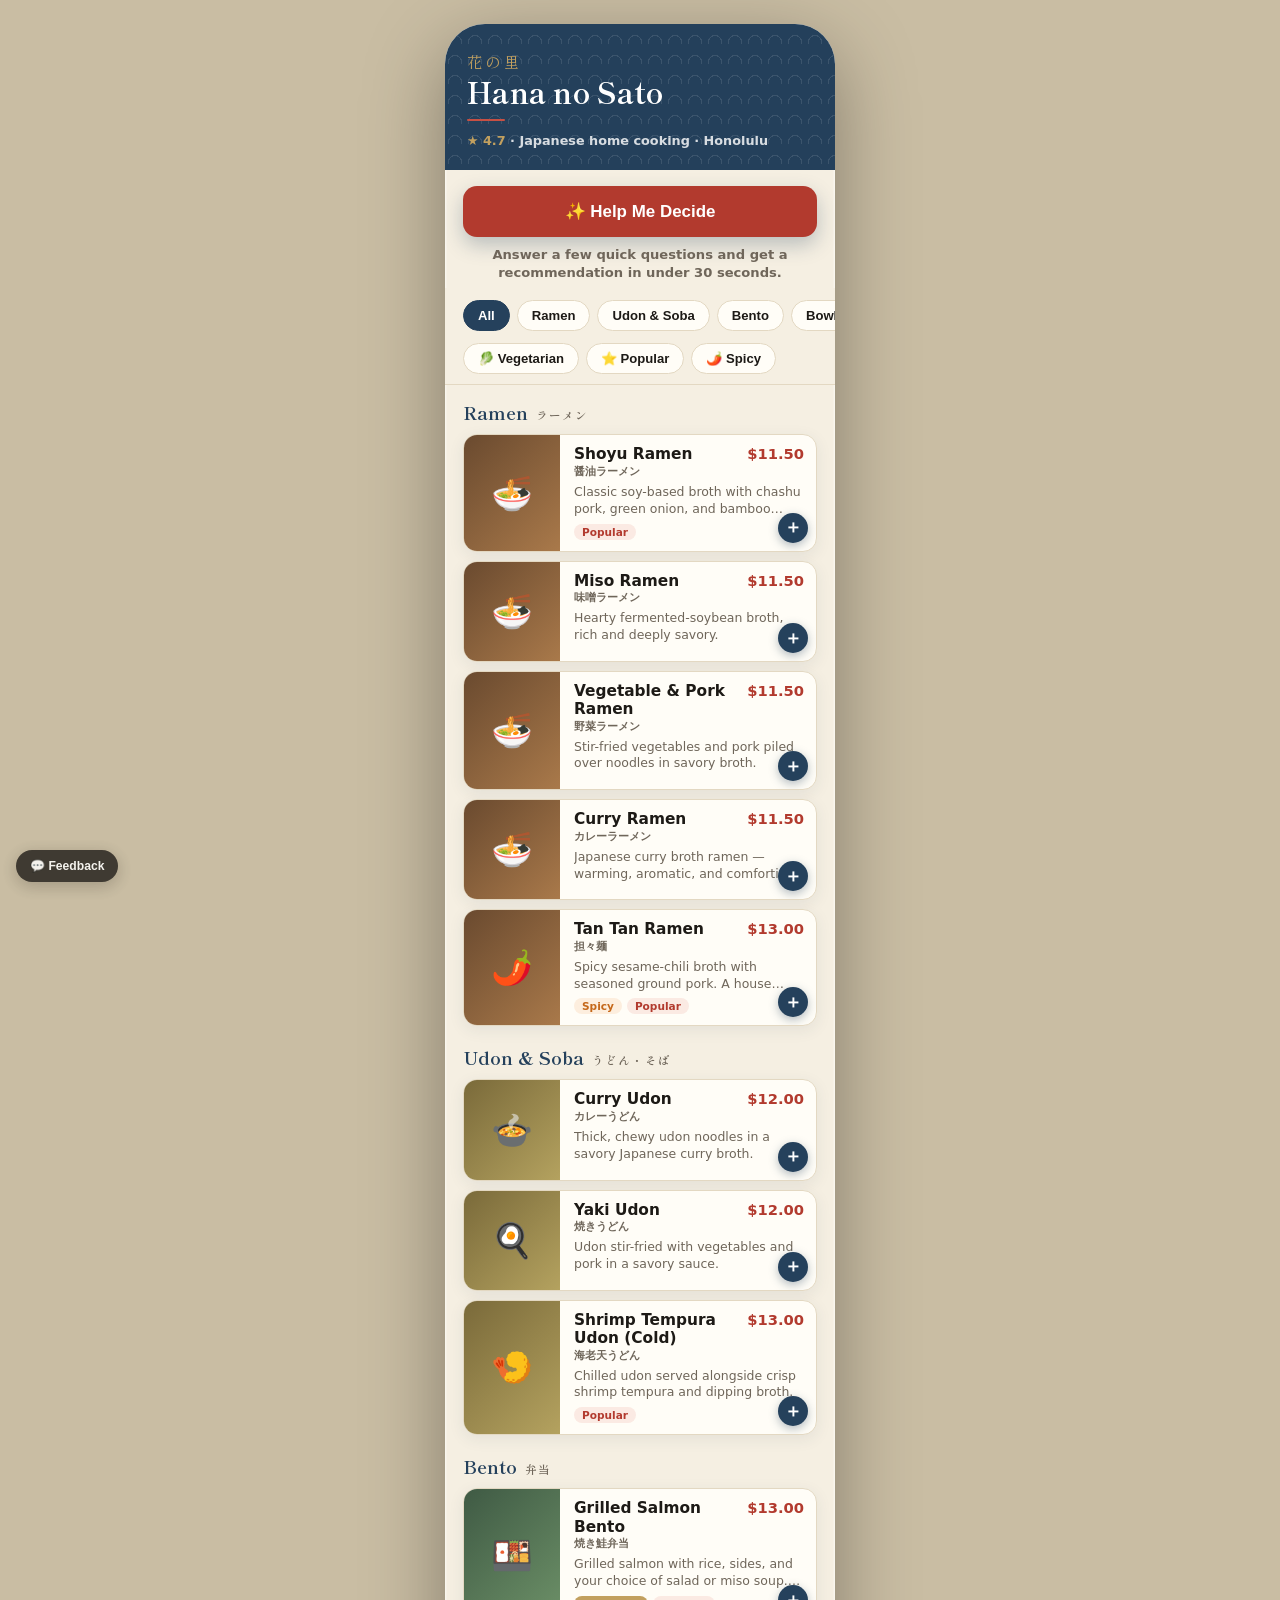
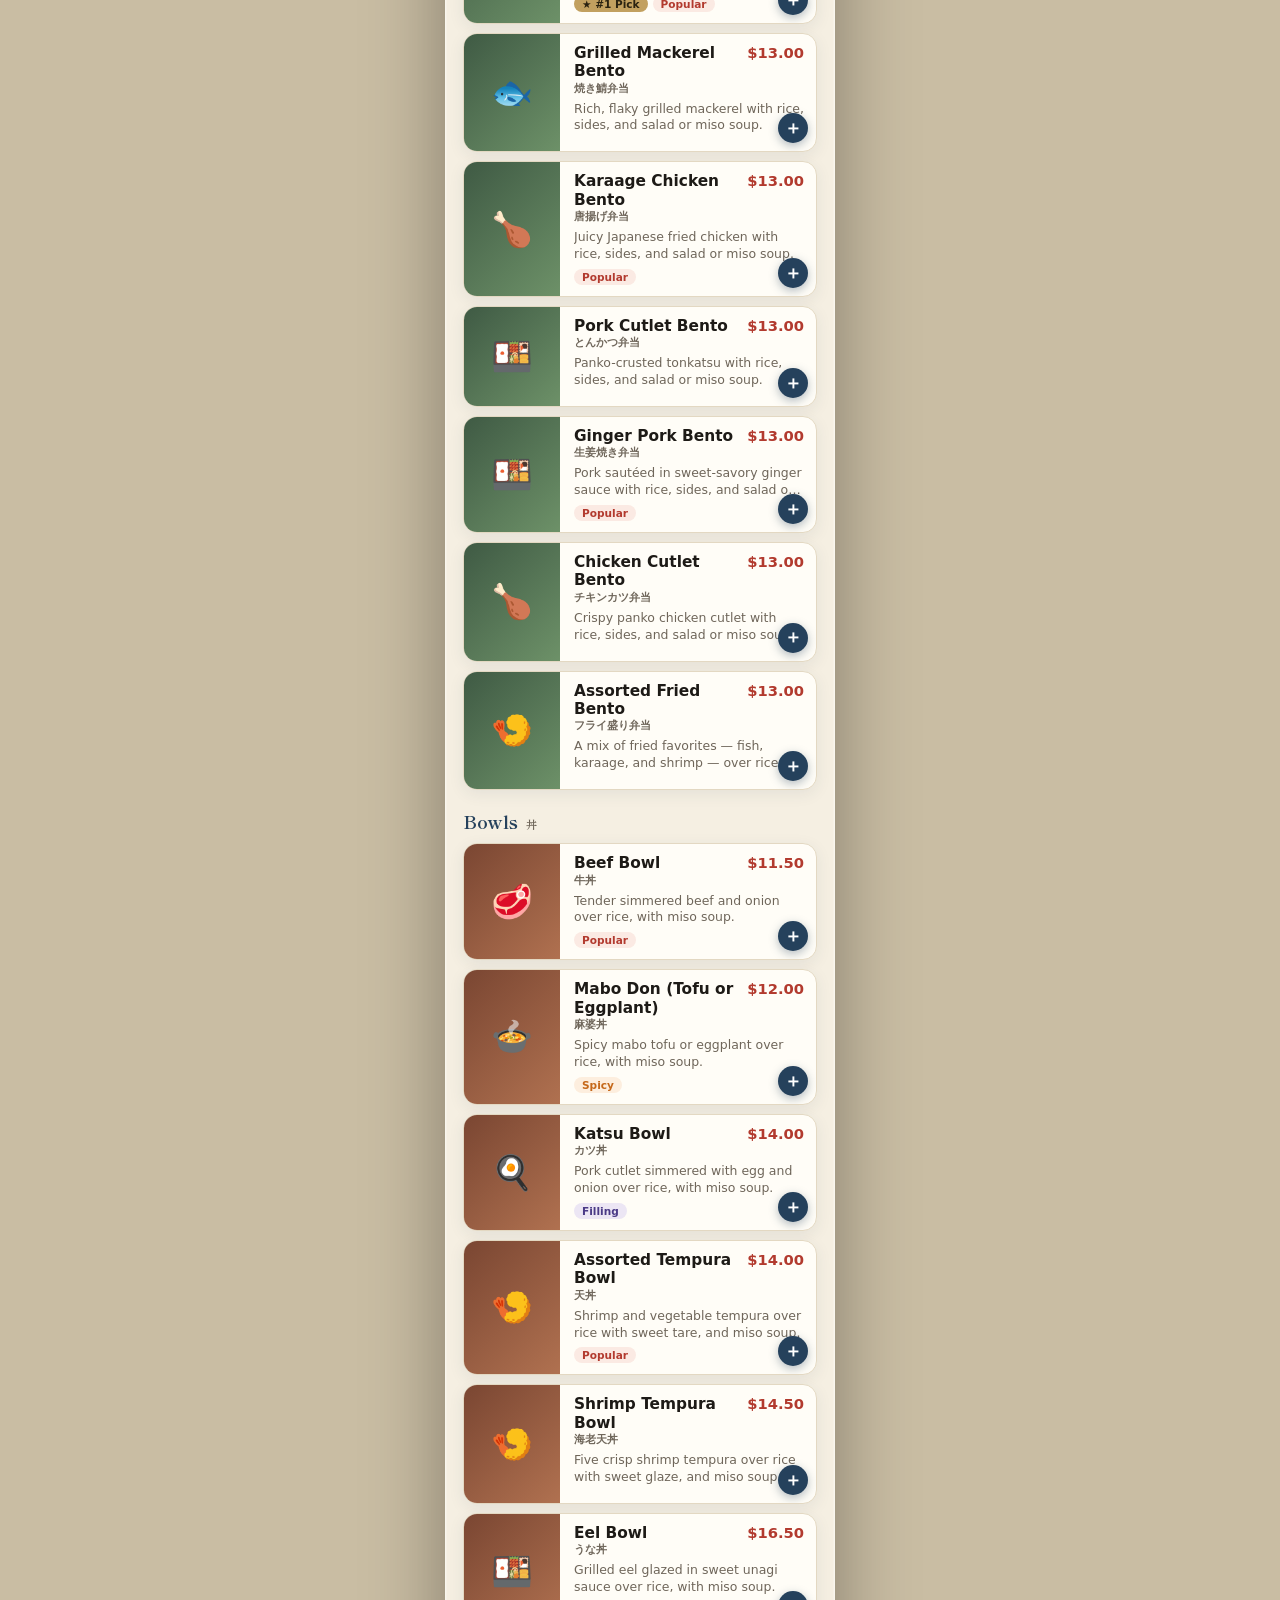
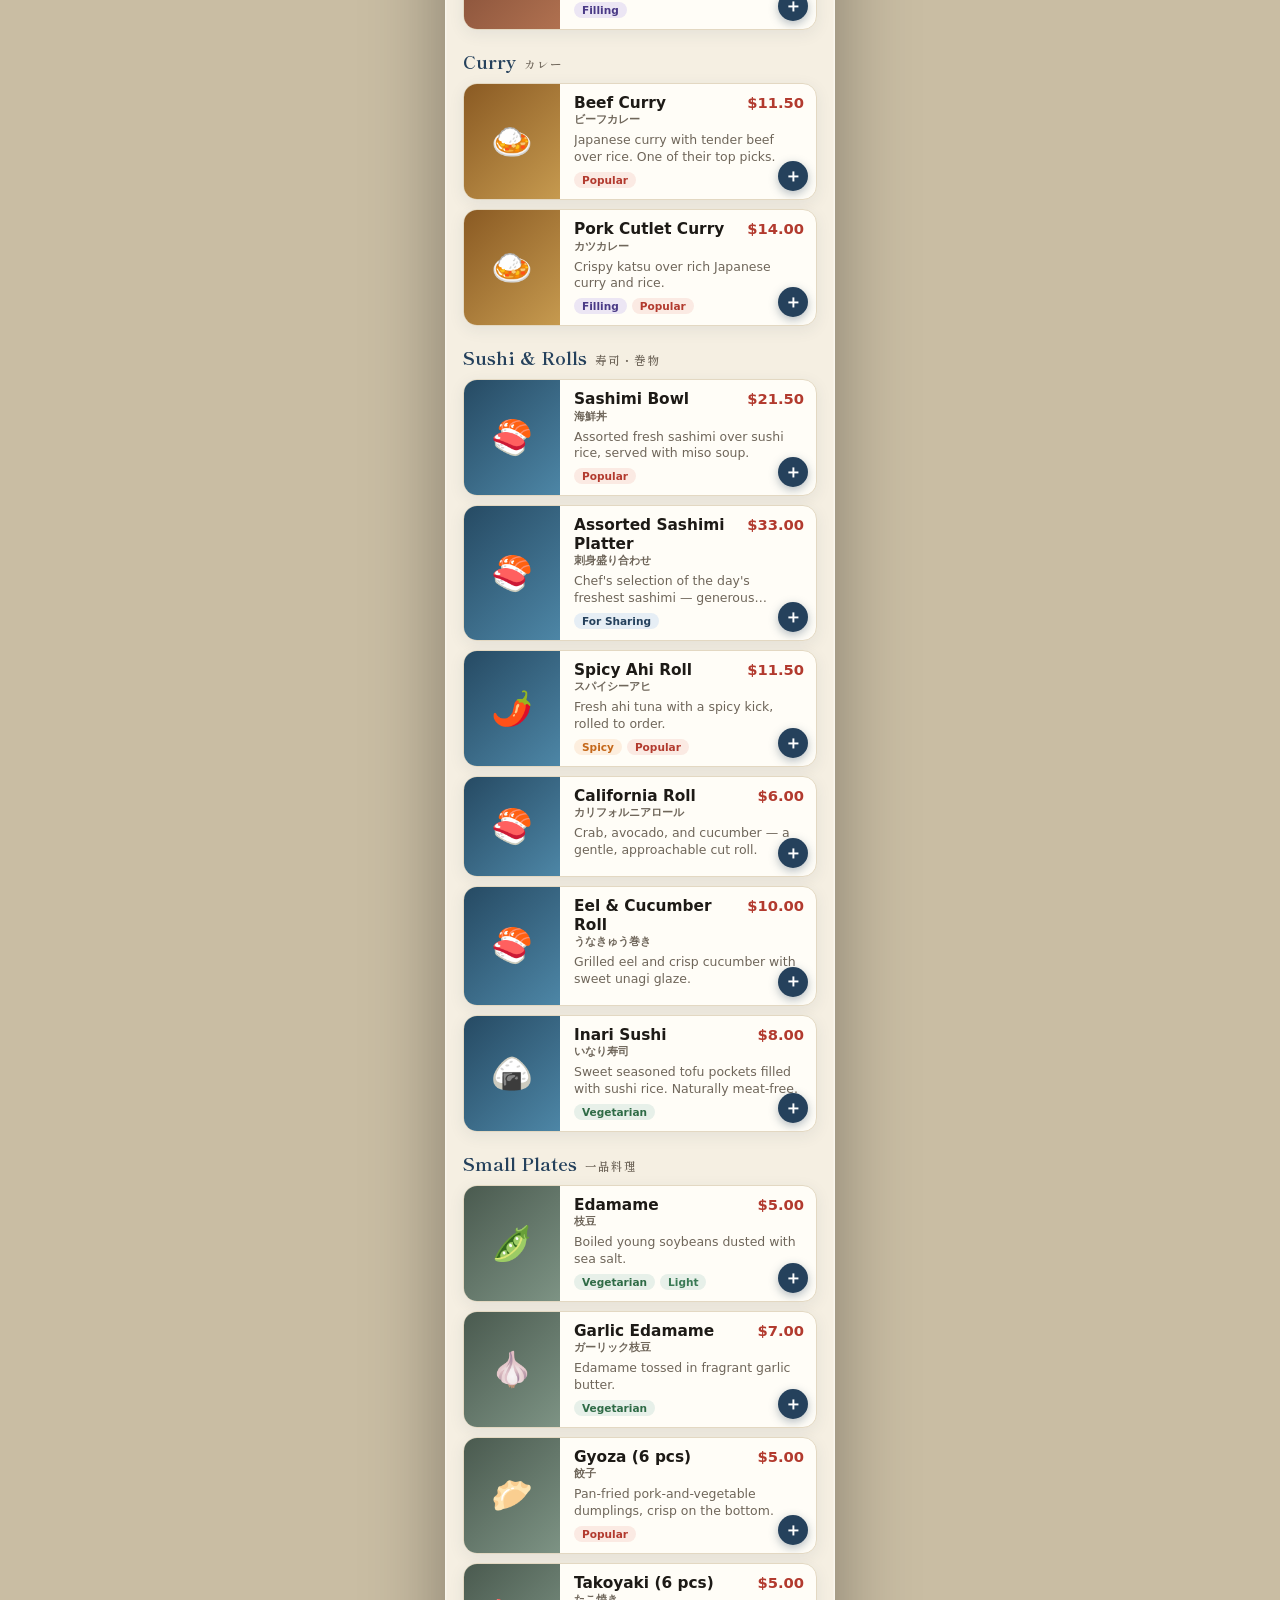
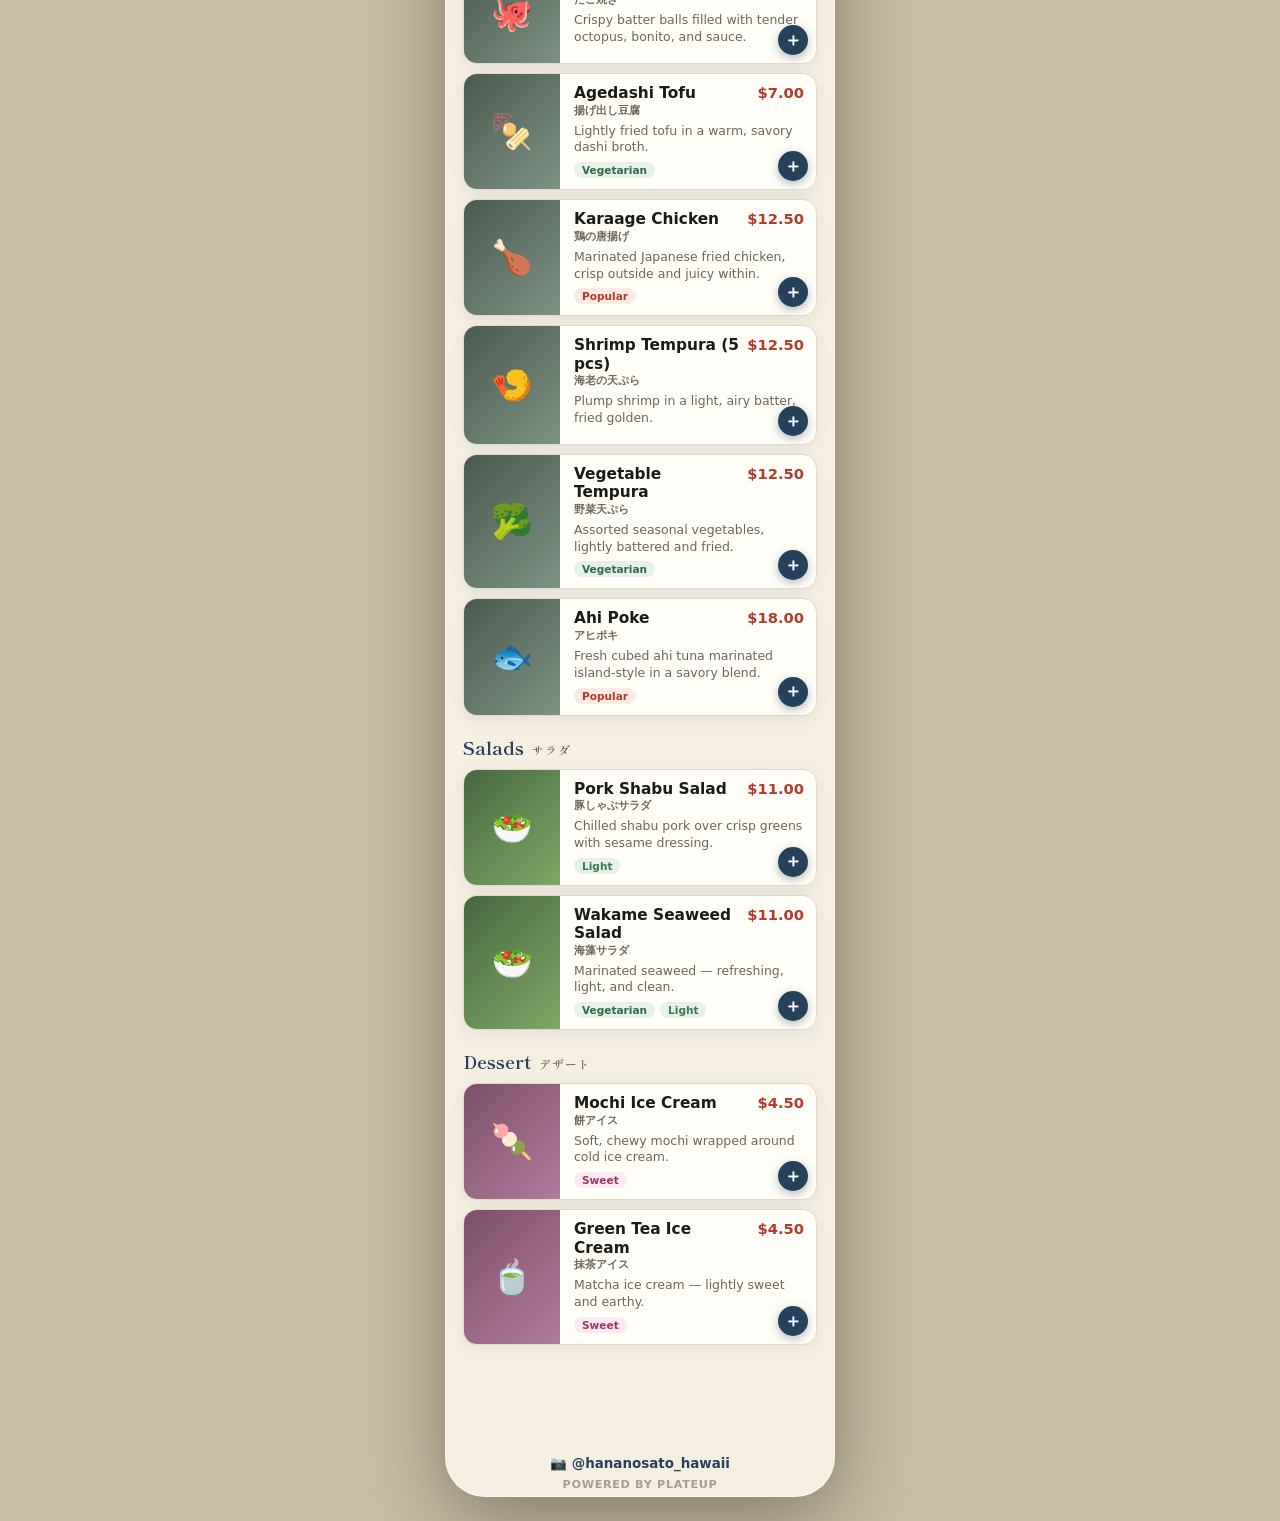
==== hana-no-sato.html @ a7976320 "Add files via upload" ====
<!DOCTYPE html>
<html lang="en">
<head>
<meta charset="UTF-8">
<meta name="viewport" content="width=device-width, initial-scale=1.0, maximum-scale=1.0">
<title>Hana no Sato · 花の里 — Menu</title>
<link rel="preconnect" href="https://fonts.googleapis.com">
<link rel="preconnect" href="https://fonts.gstatic.com" crossorigin>
<link href="https://fonts.googleapis.com/css2?family=Shippori+Mincho:wght@500;600;700;800&family=Noto+Serif+JP:wght@500;600;700&display=swap" rel="stylesheet">
<style>
  :root {
    --c-bg: #f5efe2;          /* washi paper */
    --c-bg2: #efe6d4;
    --c-ink: #1d1a16;          /* sumi ink */
    --c-ink-soft: #6f665a;
    --c-indigo: #25415c;       /* ai / indigo */
    --c-indigo-deep: #182e44;
    --c-red: #b23a2e;          /* aka / hanko seal */
    --c-red-soft: #c75044;
    --c-gold: #c2a05f;
    --c-card: #fffdf7;
    --c-line: #e3d8c2;
    --c-green: #46795a;
    --c-green-light: #e7f0e9;
    --radius: 14px;
    --radius-s: 10px;
    --radius-pill: 999px;
    --shadow-s: 0 4px 16px rgba(37,65,92,0.08);
    --shadow-btn: 0 8px 20px rgba(37,65,92,0.28);
    --serif: "Shippori Mincho", "Hiragino Mincho ProN", "Yu Mincho", "Noto Serif JP", "Times New Roman", serif;
    --sans: system-ui, -apple-system, BlinkMacSystemFont, "Segoe UI", sans-serif;
  }
  * { box-sizing: border-box; margin: 0; padding: 0; }
  body {
    font-family: var(--sans);
    background: #c9bda3;
    display: flex; justify-content: center; align-items: flex-start;
    min-height: 100vh; padding: 24px 16px;
  }
  .phone {
    width: 390px; min-height: 844px; background: var(--c-bg); border-radius: 40px;
    overflow: hidden; position: relative; display: flex; flex-direction: column;
    box-shadow: 0 24px 80px rgba(0,0,0,0.35), inset 0 0 0 1.5px rgba(255,255,255,0.4);
  }
  .screen { display: none; flex-direction: column; flex: 1; overflow: hidden; }
  .screen.active { display: flex; }

  @media (max-width: 480px) {
    body { padding: 0; align-items: stretch; }
    .phone { width: 100%; min-height: 0; height: 100svh; border-radius: 0; box-shadow: none; }
  }

  /* ── Header / noren ── */
  .hdr {
    position: relative; background: var(--c-indigo); color: #fff;
    padding: 26px 22px 20px; flex-shrink: 0; overflow: hidden;
  }
  /* seigaiha wave texture */
  .hdr::before {
    content: ""; position: absolute; inset: 0; opacity: 0.10; pointer-events: none;
    background:
      radial-gradient(circle at 10px 18px, transparent 6px, #fff 6px, #fff 7px, transparent 7px),
      radial-gradient(circle at 30px 18px, transparent 6px, #fff 6px, #fff 7px, transparent 7px);
    background-size: 40px 20px;
  }
  .hdr-inner { position: relative; z-index: 1; }
  .hdr-jp { font-family: var(--serif); font-size: 0.95rem; letter-spacing: 0.22em; color: var(--c-gold); margin-bottom: 4px; }
  .hdr-name { font-family: var(--serif); font-size: 1.85rem; font-weight: 700; letter-spacing: 0.01em; line-height: 1.1; }
  .hdr-rule { width: 38px; height: 2px; background: var(--c-red-soft); margin: 10px 0; border-radius: 2px; }
  .hdr-meta { font-size: 0.8rem; font-weight: 600; color: rgba(255,255,255,0.82); line-height: 1.5; }
  .hdr-meta .star { color: var(--c-gold); font-weight: 800; }

  /* ── Help me decide block ── */
  .decide { padding: 16px 18px 6px; flex-shrink: 0; }
  .decide-btn {
    width: 100%; padding: 15px 18px; background: var(--c-red); color: #fff; border: none;
    border-radius: var(--radius); font-size: 1.06rem; font-weight: 800; cursor: pointer;
    box-shadow: var(--shadow-btn); display: flex; align-items: center; justify-content: center; gap: 9px;
    transition: transform 0.1s, background 0.15s;
  }
  .decide-btn:active { transform: scale(0.98); }
  .decide-btn:hover { background: var(--c-red-soft); }
  .decide-sub { text-align: center; font-size: 0.82rem; font-weight: 600; color: var(--c-ink-soft); margin-top: 9px; line-height: 1.4; }

  /* ── Filter bar ── */
  .filters { padding: 12px 0 6px; flex-shrink: 0; border-bottom: 1px solid var(--c-line); background: var(--c-bg); }
  .filter-row { display: flex; gap: 7px; overflow-x: auto; padding: 0 18px 4px; scrollbar-width: none; }
  .filter-row::-webkit-scrollbar { display: none; }
  .filter-row + .filter-row { padding-top: 8px; }
  .fchip {
    flex-shrink: 0; padding: 7px 14px; background: var(--c-card); border: 1.5px solid var(--c-line);
    border-radius: var(--radius-pill); font-size: 0.82rem; font-weight: 700; color: var(--c-ink);
    cursor: pointer; white-space: nowrap; transition: all 0.12s;
  }
  .fchip:active { transform: scale(0.95); }
  .fchip.active { background: var(--c-indigo); border-color: var(--c-indigo); color: #fff; }
  .fchip.diet.active { background: var(--c-green); border-color: var(--c-green); }

  /* ── Menu list ── */
  #menu-scroll { overflow-y: auto; flex: 1; }
  .menu-list { padding: 8px 18px 90px; }
  .sec-head { font-family: var(--serif); font-size: 1.12rem; font-weight: 700; color: var(--c-indigo); margin: 18px 0 4px; display: flex; align-items: baseline; gap: 8px; }
  .sec-head .sec-jp { font-size: 0.72rem; font-weight: 600; color: var(--c-ink-soft); letter-spacing: 0.1em; }
  .sec-head:first-child { margin-top: 6px; }
  .empty-note { text-align: center; color: var(--c-ink-soft); font-size: 0.88rem; font-weight: 600; padding: 40px 20px; }

  @keyframes itemEnter { from { opacity: 0; transform: translateY(6px); } to { opacity: 1; transform: translateY(0); } }
  .menu-item {
    position: relative;
    display: flex; gap: 12px; background: var(--c-card); border: 1.5px solid var(--c-line);
    border-radius: var(--radius); overflow: hidden; box-shadow: var(--shadow-s); cursor: pointer;
    margin-top: 9px; transition: border-color 0.12s; animation: itemEnter 0.18s ease both;
  }
  .mi-add {
    position: absolute; bottom: 8px; right: 8px; z-index: 2; width: 30px; height: 30px;
    border-radius: 50%; border: none; background: var(--c-indigo); color: #fff; font-size: 1.15rem;
    font-weight: 800; line-height: 1; cursor: pointer; box-shadow: 0 3px 10px rgba(37,65,92,0.35);
    display: flex; align-items: center; justify-content: center; transition: transform 0.1s, background 0.15s;
  }
  .mi-add:active { transform: scale(0.86); }
  .mi-add.added { background: var(--c-green); }
  .menu-item:hover { border-color: var(--c-indigo); }
  .mi-img { width: 96px; min-height: 96px; align-self: stretch; position: relative; flex-shrink: 0; display: flex; align-items: center; justify-content: center; overflow: hidden; }
  .mi-img .tile { position: absolute; inset: 0; display: flex; align-items: center; justify-content: center; font-size: 2.1rem; }
  .mi-img img { position: absolute; inset: 0; width: 100%; height: 100%; object-fit: cover; }
  .mi-body { flex: 1; padding: 10px 12px 11px 2px; min-width: 0; }
  .mi-head { display: flex; align-items: baseline; justify-content: space-between; gap: 8px; }
  .mi-name { font-size: 0.96rem; font-weight: 800; color: var(--c-ink); line-height: 1.2; }
  .mi-jp { font-size: 0.68rem; font-weight: 600; color: var(--c-ink-soft); margin-top: 1px; }
  .mi-price { font-size: 0.92rem; font-weight: 800; color: var(--c-red); white-space: nowrap; }
  .mi-desc { font-size: 0.78rem; font-weight: 500; color: var(--c-ink-soft); line-height: 1.35; margin: 5px 0 6px; display: -webkit-box; -webkit-line-clamp: 2; -webkit-box-orient: vertical; overflow: hidden; }
  .mi-foot { display: flex; flex-wrap: wrap; align-items: center; gap: 5px; }
  .label { display: inline-block; padding: 2px 8px; border-radius: var(--radius-pill); font-size: 0.66rem; font-weight: 800; }
  .label--Popular    { background: #fbeae3; color: #b23a2e; }
  .label--Spicy      { background: #fdeede; color: #c5681a; }
  .label--Vegetarian { background: var(--c-green-light); color: #2f6b46; }
  .label--Light      { background: #e7f0e9; color: #3a7a55; }
  .label--Filling    { background: #ece6f4; color: #4a3a86; }
  .label--Sweet      { background: #fbe9f0; color: #99356b; }
  .label--Sharing    { background: #e6eef5; color: #25415c; }
  .label--Top        { background: var(--c-gold); color: #2a2210; }

  /* gradient tiles by group */
  .tile-ramen   { background: linear-gradient(135deg,#6a4a2f,#a9794a); }
  .tile-udon    { background: linear-gradient(135deg,#7a6a3a,#b4a25f); }
  .tile-bento   { background: linear-gradient(135deg,#3f5a44,#6d9168); }
  .tile-bowls   { background: linear-gradient(135deg,#7a4632,#b07150); }
  .tile-curry   { background: linear-gradient(135deg,#8a5a23,#c69a4f); }
  .tile-sushi   { background: linear-gradient(135deg,#264a63,#4d86a6); }
  .tile-small   { background: linear-gradient(135deg,#4a5a4f,#7d9384); }
  .tile-salad   { background: linear-gradient(135deg,#46693f,#7fa867); }
  .tile-dessert { background: linear-gradient(135deg,#7d4f6a,#b07d9c); }

  /* ── Quiz modal ── */
  #quiz { position: absolute; inset: 0; z-index: 300; background: var(--c-bg); display: none; flex-direction: column; }
  #quiz.show { display: flex; }
  .q-top { background: var(--c-indigo); color: #fff; padding: 16px 18px 14px; display: grid; grid-template-columns: 1fr auto 1fr; align-items: center; flex-shrink: 0; }
  .q-close { justify-self: start; background: none; border: none; color: rgba(255,255,255,0.85); font-size: 0.84rem; font-weight: 800; cursor: pointer; }
  .q-top-title { font-family: var(--serif); font-size: 1rem; font-weight: 700; text-align: center; }
  .q-progress-track { height: 4px; background: var(--c-line); flex-shrink: 0; }
  .q-progress-fill { height: 4px; background: var(--c-red); transition: width 0.3s ease; width: 0; }
  .q-body { flex: 1; display: flex; flex-direction: column; justify-content: center; padding: 24px 22px; overflow-y: auto; }
  .q-step { font-size: 0.72rem; font-weight: 800; letter-spacing: 0.08em; text-transform: uppercase; color: var(--c-ink-soft); margin-bottom: 10px; }
  .q-prompt { font-family: var(--serif); font-size: 1.5rem; font-weight: 700; color: var(--c-ink); line-height: 1.25; margin-bottom: 22px; }
  .q-opts { display: grid; grid-template-columns: 1fr 1fr; gap: 11px; }
  .q-opt {
    padding: 18px 12px; background: var(--c-card); border: 2px solid var(--c-line); border-radius: var(--radius);
    font-size: 0.95rem; font-weight: 800; color: var(--c-ink); cursor: pointer; text-align: center; line-height: 1.3;
    display: flex; flex-direction: column; align-items: center; gap: 7px; transition: all 0.12s;
  }
  .q-opt .emo { font-size: 1.7rem; }
  .q-opt:active { transform: scale(0.96); }
  .q-opt:hover { border-color: var(--c-indigo); }
  .q-opt.selected { border-color: var(--c-red); background: #fbeae3; }
  .q-opt.full { grid-column: 1 / -1; flex-direction: row; justify-content: center; }
  .q-cta { margin-top: 20px; }
  .q-continue { width: 100%; padding: 15px; background: var(--c-indigo); color: #fff; border: none; border-radius: var(--radius-pill); font-size: 1.02rem; font-weight: 800; cursor: pointer; box-shadow: var(--shadow-btn); }
  .q-hint { text-align: center; font-size: 0.78rem; font-weight: 600; color: var(--c-ink-soft); margin-top: 10px; }

  /* ── Results screen ── */
  .res-top { background: var(--c-indigo); color: #fff; padding: 20px 20px 22px; flex-shrink: 0; position: relative; overflow: hidden; }
  .res-top::before { content: ""; position: absolute; inset: 0; opacity: 0.10;
    background: radial-gradient(circle at 10px 18px, transparent 6px, #fff 6px, #fff 7px, transparent 7px), radial-gradient(circle at 30px 18px, transparent 6px, #fff 6px, #fff 7px, transparent 7px); background-size: 40px 20px; }
  .res-top-inner { position: relative; z-index: 1; }
  .res-eyebrow { font-size: 0.72rem; font-weight: 800; letter-spacing: 0.1em; text-transform: uppercase; color: var(--c-gold); }
  .res-title { font-family: var(--serif); font-size: 1.55rem; font-weight: 700; margin: 4px 0 2px; }
  .res-sub { font-size: 0.82rem; font-weight: 600; color: rgba(255,255,255,0.8); }
  .res-list { overflow-y: auto; flex: 1; padding: 16px 18px 100px; }
  .res-card { background: var(--c-card); border: 1.5px solid var(--c-line); border-radius: var(--radius); overflow: hidden; box-shadow: var(--shadow-s); margin-bottom: 13px; cursor: pointer; transition: border-color 0.12s; }
  .res-card:hover { border-color: var(--c-indigo); }
  .res-card-img { width: 100%; height: 130px; position: relative; display: flex; align-items: center; justify-content: center; overflow: hidden; }
  .res-card-img .tile { position: absolute; inset: 0; display: flex; align-items: center; justify-content: center; font-size: 3rem; }
  .res-card-img img { position: absolute; inset: 0; width: 100%; height: 100%; object-fit: cover; }
  .res-rank { position: absolute; top: 10px; left: 10px; z-index: 2; background: var(--c-red); color: #fff; font-size: 0.72rem; font-weight: 800; padding: 4px 10px; border-radius: var(--radius-pill); box-shadow: 0 2px 8px rgba(0,0,0,0.25); }
  .res-add { position: absolute; top: 10px; right: 10px; z-index: 2; width: 36px; height: 36px; border-radius: 50%; border: none; background: var(--c-indigo); color: #fff; font-size: 1.35rem; font-weight: 800; line-height: 1; cursor: pointer; box-shadow: 0 3px 10px rgba(37,65,92,0.4); display: flex; align-items: center; justify-content: center; transition: transform 0.1s, background 0.15s; }
  .res-add:active { transform: scale(0.86); }
  .res-add.added { background: var(--c-green); }
  .res-card-body { padding: 12px 14px 14px; }
  .res-card-head { display: flex; align-items: baseline; justify-content: space-between; gap: 8px; }
  .res-card-name { font-size: 1.05rem; font-weight: 800; color: var(--c-ink); }
  .res-card-price { font-size: 0.98rem; font-weight: 800; color: var(--c-red); white-space: nowrap; }
  .res-card-desc { font-size: 0.82rem; font-weight: 500; color: var(--c-ink-soft); line-height: 1.45; margin-top: 5px; }
  .res-more { width: 100%; padding: 13px; margin-top: 6px; background: var(--c-card); border: 1.5px dashed var(--c-line); border-radius: var(--radius-pill); font-size: 0.92rem; font-weight: 800; color: var(--c-indigo); cursor: pointer; transition: transform 0.1s, border-color 0.12s; }
  .res-more:hover { border-color: var(--c-indigo); }
  .res-more:active { transform: scale(0.98); }
  .res-why { font-size: 0.82rem; font-weight: 700; color: #7a4a16; background: #fdf1df; border: 1px solid #f0dcb8; border-radius: var(--radius-s); padding: 9px 12px; margin-top: 9px; line-height: 1.4; }
  .res-actions { padding: 4px 18px 30px; }
  .res-view-menu { width: 100%; padding: 15px; background: var(--c-indigo); color: #fff; border: none; border-radius: var(--radius-pill); font-size: 1.02rem; font-weight: 800; cursor: pointer; box-shadow: var(--shadow-btn); }
  .res-restart { width: 100%; padding: 13px; background: none; color: var(--c-ink-soft); border: none; font-size: 0.9rem; font-weight: 700; cursor: pointer; margin-top: 4px; }

  /* ── Detail screen ── */
  .topbar-plain { display: flex; align-items: center; padding: 14px 18px 10px; background: var(--c-bg); border-bottom: 1px solid var(--c-line); flex-shrink: 0; }
  .topbar-back { color: var(--c-indigo); font-size: 0.9rem; font-weight: 800; background: none; border: none; cursor: pointer; }
  .detail-scroll { display: flex; flex-direction: column; flex: 1; overflow-y: auto; }
  .detail-img { width: 100%; height: 230px; position: relative; display: flex; align-items: center; justify-content: center; overflow: hidden; flex-shrink: 0; }
  .detail-img .tile { position: absolute; inset: 0; display: flex; align-items: center; justify-content: center; font-size: 4.6rem; }
  .detail-img img { position: absolute; inset: 0; width: 100%; height: 100%; object-fit: cover; }
  .detail-body { padding: 18px 20px 0; }
  .detail-jp { font-family: var(--serif); font-size: 0.9rem; color: var(--c-ink-soft); letter-spacing: 0.12em; margin-bottom: 2px; }
  .detail-name { font-family: var(--serif); font-size: 1.7rem; font-weight: 700; color: var(--c-ink); line-height: 1.15; }
  .detail-price { font-size: 1.3rem; font-weight: 800; color: var(--c-red); white-space: nowrap; }
  .detail-labels { display: flex; flex-wrap: wrap; gap: 5px; margin: 12px 0 10px; }
  .detail-desc { font-size: 0.95rem; font-weight: 500; color: var(--c-ink-soft); line-height: 1.55; }
  .detail-cta { padding: 18px 20px 34px; }
  .add-order-btn { width: 100%; padding: 16px; background: var(--c-green); color: #fff; border: none; border-radius: var(--radius-pill); font-size: 1.05rem; font-weight: 800; cursor: pointer; box-shadow: 0 8px 18px rgba(70,121,90,0.3); margin-bottom: 10px; transition: background 0.15s; }
  .add-order-btn.added { background: #2f6b46; }
  .detail-back-btn { width: 100%; padding: 16px; background: var(--c-indigo); color: #fff; border: none; border-radius: var(--radius-pill); font-size: 1.05rem; font-weight: 800; cursor: pointer; box-shadow: var(--shadow-btn); }

  /* ── Footer ── */
  .footer { text-align: center; padding: 18px 0 6px; }
  .footer a.ig { display: inline-flex; align-items: center; gap: 6px; font-size: 0.84rem; font-weight: 700; color: var(--c-indigo); text-decoration: none; }
  .footer .pb { font-size: 0.7rem; font-weight: 700; color: var(--c-ink-soft); opacity: 0.6; margin-top: 6px; letter-spacing: 0.06em; text-transform: uppercase; }

  /* ── Remember your order ── */
  .float-order { position: fixed; bottom: 18px; right: 16px; z-index: 400; background: var(--c-indigo); color: #fff; border: none; border-radius: var(--radius-pill); padding: 11px 17px; font-size: 0.84rem; font-weight: 800; cursor: pointer; box-shadow: 0 6px 18px rgba(37,65,92,0.42); display: none; align-items: center; gap: 8px; }
  .float-order.show { display: flex; }
  .float-order .badge { background: var(--c-red); color: #fff; border-radius: 999px; min-width: 20px; height: 20px; padding: 0 6px; font-size: 0.74rem; display: inline-flex; align-items: center; justify-content: center; }
  .order-overlay { display: none; position: fixed; inset: 0; background: rgba(29,26,22,0.45); z-index: 460; align-items: flex-end; justify-content: center; }
  .order-overlay.show { display: flex; }
  .order-sheet { background: #fff; border-radius: 22px 22px 0 0; padding: 18px 20px 30px; width: 390px; max-width: 100%; max-height: 80vh; display: flex; flex-direction: column; box-shadow: 0 -8px 40px rgba(0,0,0,0.18); animation: slideUp 0.22s ease; }
  .order-title { font-family: var(--serif); font-size: 1.22rem; font-weight: 700; color: var(--c-ink); text-align: center; }
  .order-sub { font-size: 0.8rem; font-weight: 600; color: var(--c-ink-soft); margin: 2px 0 12px; text-align: center; }
  .order-rows { overflow-y: auto; flex: 1; }
  .order-row { display: flex; align-items: center; gap: 10px; padding: 10px 0; border-bottom: 1px solid var(--c-line); }
  .order-row-name { flex: 1; font-size: 0.9rem; font-weight: 700; color: var(--c-ink); line-height: 1.25; min-width: 0; }
  .order-row-jp { font-size: 0.66rem; font-weight: 600; color: var(--c-ink-soft); margin-top: 1px; }
  .order-row-price { font-size: 0.88rem; font-weight: 800; color: var(--c-red); white-space: nowrap; min-width: 54px; text-align: right; }
  .qty { display: flex; align-items: center; gap: 7px; }
  .qty button { width: 26px; height: 26px; border-radius: 50%; border: 1.5px solid var(--c-line); background: var(--c-card); font-size: 1rem; font-weight: 800; color: var(--c-indigo); cursor: pointer; line-height: 1; }
  .qty .n { min-width: 16px; text-align: center; font-weight: 800; font-size: 0.92rem; }
  .order-foot { padding-top: 14px; }
  .order-total { display: flex; justify-content: space-between; align-items: baseline; margin-bottom: 4px; }
  .order-total .lbl { font-size: 0.92rem; font-weight: 800; color: var(--c-ink); }
  .order-total .amt { font-size: 1.3rem; font-weight: 800; color: var(--c-red); }
  .order-note { font-size: 0.72rem; font-weight: 600; color: var(--c-ink-soft); text-align: center; margin: 8px 0 12px; }
  .order-close-btn { width: 100%; padding: 14px; background: var(--c-indigo); color: #fff; border: none; border-radius: var(--radius-pill); font-size: 1rem; font-weight: 800; cursor: pointer; box-shadow: var(--shadow-btn); }
  .order-clear { width: 100%; padding: 10px; background: none; color: var(--c-ink-soft); border: none; font-size: 0.84rem; font-weight: 700; cursor: pointer; margin-top: 2px; }
  .order-empty { text-align: center; color: var(--c-ink-soft); font-size: 0.9rem; font-weight: 600; line-height: 1.5; padding: 30px 10px; }

  /* ── Floating feedback ── */
  .float-fb { position: fixed; bottom: 18px; left: 16px; z-index: 400; background: var(--c-ink); color: #fff; border: none; border-radius: var(--radius-pill); padding: 9px 14px; font-size: 0.76rem; font-weight: 800; cursor: pointer; box-shadow: 0 4px 16px rgba(29,26,22,0.28); opacity: 0.8; transition: opacity 0.2s; }
  .float-fb:hover { opacity: 1; }
  .float-fb.hidden { opacity: 0; pointer-events: none; }
  .fb-overlay { display: none; position: fixed; inset: 0; background: rgba(29,26,22,0.45); z-index: 450; align-items: flex-end; justify-content: center; }
  .fb-overlay.show { display: flex; }
  .fb-sheet { background: #fff; border-radius: 22px 22px 0 0; padding: 20px 20px 34px; width: 390px; max-width: 100%; box-shadow: 0 -8px 40px rgba(0,0,0,0.18); animation: slideUp 0.22s ease; }
  @keyframes slideUp { from { transform: translateY(100%); } to { transform: translateY(0); } }
  .fb-handle { width: 36px; height: 4px; background: var(--c-line); border-radius: 2px; margin: 0 auto 16px; }
  .fb-title { font-size: 1.02rem; font-weight: 800; color: var(--c-ink); margin-bottom: 4px; }
  .fb-sub { font-size: 0.82rem; font-weight: 600; color: var(--c-ink-soft); margin-bottom: 14px; }
  .fb-type-btn { width: 100%; padding: 13px 16px; background: #fff; border: 2px solid var(--c-line); border-radius: var(--radius); margin-bottom: 9px; cursor: pointer; text-align: left; display: flex; align-items: center; gap: 12px; transition: border-color 0.15s; }
  .fb-type-btn:hover { border-color: var(--c-indigo); }
  .fb-type-icon { font-size: 1.3rem; }
  .fb-type-label { font-size: 0.9rem; font-weight: 800; color: var(--c-ink); }
  .fb-type-sub { font-size: 0.74rem; font-weight: 600; color: var(--c-ink-soft); margin-top: 1px; }
  .fb-input-wrap { display: none; }
  .fb-input-wrap.show { display: block; }
  .fb-back { font-size: 0.8rem; font-weight: 800; color: var(--c-indigo); background: none; border: none; cursor: pointer; margin-bottom: 12px; padding: 0; }
  .fb-textarea { width: 100%; border: 2px solid var(--c-line); border-radius: var(--radius-s); padding: 12px 14px; font-size: 0.92rem; font-family: inherit; resize: none; color: var(--c-ink); margin-bottom: 10px; }
  .fb-textarea:focus { outline: none; border-color: var(--c-indigo); }
  .fb-submit { width: 100%; padding: 14px; background: var(--c-indigo); color: #fff; border: none; border-radius: var(--radius-pill); font-size: 1rem; font-weight: 800; cursor: pointer; box-shadow: var(--shadow-btn); }
  .fb-thanks { display: none; text-align: center; padding: 18px 0 4px; }
  .fb-thanks-icon { font-size: 2rem; margin-bottom: 8px; }
  .fb-thanks-title { font-size: 1.05rem; font-weight: 800; color: var(--c-ink); margin-bottom: 4px; }
  .fb-thanks-sub { font-size: 0.82rem; font-weight: 600; color: var(--c-ink-soft); }
</style>
</head>
<body>

<!-- Feedback sheet -->
<div class="fb-overlay" id="fb-overlay">
  <div class="fb-sheet">
    <div class="fb-handle"></div>
    <div id="fb-choose">
      <div class="fb-title">Share your thoughts</div>
      <div class="fb-sub">We read every message.</div>
      <button class="fb-type-btn" onclick="openFbInput('feedback')">
        <span class="fb-type-icon">💬</span>
        <div><div class="fb-type-label">Leave feedback</div><div class="fb-type-sub">What could be better?</div></div>
      </button>
      <button class="fb-type-btn" onclick="openFbInput('bug')">
        <span class="fb-type-icon">🐛</span>
        <div><div class="fb-type-label">Report a bug</div><div class="fb-type-sub">Something broken? Tell us.</div></div>
      </button>
    </div>
    <div class="fb-input-wrap" id="fb-input">
      <button class="fb-back" onclick="backFb()">← Back</button>
      <div class="fb-title" id="fb-input-title">Leave feedback</div>
      <div class="fb-sub" id="fb-input-sub">What could be better?</div>
      <textarea class="fb-textarea" id="fb-textarea" rows="4" placeholder="Type here…"></textarea>
      <button class="fb-submit" onclick="submitFb()">Send →</button>
    </div>
    <div class="fb-thanks" id="fb-thanks">
      <div class="fb-thanks-icon">🙏</div>
      <div class="fb-thanks-title">Thank you!</div>
      <div class="fb-thanks-sub">We appreciate you taking the time.</div>
    </div>
  </div>
</div>

<!-- Order sheet -->
<div class="order-overlay" id="order-overlay">
  <div class="order-sheet">
    <div class="fb-handle"></div>
    <div class="order-title">🧾 Your order</div>
    <div class="order-sub">Show this list to your server — no need to remember it all.</div>
    <div class="order-rows" id="order-rows"></div>
    <div class="order-foot" id="order-foot">
      <div class="order-total"><span class="lbl">Estimated total</span><span class="amt" id="order-amt">$0.00</span></div>
      <div class="order-note">Prices are estimates — your server confirms the final total.</div>
      <button class="order-close-btn" onclick="closeOrder()">Keep browsing</button>
      <button class="order-clear" onclick="clearOrder()">Clear list</button>
    </div>
  </div>
</div>

<div class="phone">

  <!-- ══ SCREEN: Menu (landing) ══ -->
  <div class="screen active" id="screen-menu">
    <div class="hdr">
      <div class="hdr-inner">
        <div class="hdr-jp">花の里</div>
        <div class="hdr-name">Hana no Sato</div>
        <div class="hdr-rule"></div>
        <div class="hdr-meta"><span class="star">★ 4.7</span> · Japanese home cooking · Honolulu</div>
      </div>
    </div>

    <div class="decide">
      <button class="decide-btn" onclick="startQuiz('landing')">✨ Help Me Decide</button>
      <div class="decide-sub">Answer a few quick questions and get a recommendation in under 30 seconds.</div>
    </div>

    <div class="filters">
      <div class="filter-row" id="cat-filters"></div>
      <div class="filter-row" id="diet-filters"></div>
    </div>

    <div id="menu-scroll">
      <div class="menu-list" id="menu-list"></div>
      <div class="footer">
        <a class="ig" href="https://www.instagram.com/hananosato_hawaii/" target="_blank" rel="noopener">📷 @hananosato_hawaii</a>
        <div class="pb">Powered by PlateUp</div>
      </div>
    </div>
  </div>

  <!-- ══ SCREEN: Results ══ -->
  <div class="screen" id="screen-results">
    <div class="res-top">
      <div class="res-top-inner">
        <div class="res-eyebrow">Your picks</div>
        <div class="res-title">Here's what we'd order</div>
        <div class="res-sub" id="res-sub">Based on your answers</div>
      </div>
    </div>
    <div class="res-list" id="res-list"></div>
    <div class="res-actions">
      <button class="res-view-menu" onclick="goMenuFromResults()">View full menu →</button>
      <button class="res-restart" onclick="startQuiz('retry')">↺ Start over</button>
    </div>
  </div>

  <!-- ══ SCREEN: Detail ══ -->
  <div class="screen" id="screen-detail">
    <div class="topbar-plain">
      <button class="topbar-back" onclick="goBack()">← Back</button>
    </div>
    <div class="detail-scroll">
      <div class="detail-img" id="detail-img"></div>
      <div class="detail-body">
        <div style="display:flex;align-items:flex-start;justify-content:space-between;gap:12px;">
          <div>
            <div class="detail-jp" id="detail-jp"></div>
            <div class="detail-name" id="detail-name"></div>
          </div>
          <div class="detail-price" id="detail-price"></div>
        </div>
        <div class="detail-labels" id="detail-labels"></div>
        <div class="detail-desc" id="detail-desc"></div>
      </div>
      <div class="detail-cta">
        <button class="add-order-btn" id="detail-add" onclick="addFromDetail()">＋ Add to my order</button>
        <button class="detail-back-btn" onclick="goBack()">← Back to menu</button>
      </div>
    </div>
  </div>

  <!-- ══ Quiz modal ══ -->
  <div id="quiz">
    <div class="q-top">
      <button class="q-close" onclick="closeQuiz()">✕ Close</button>
      <div class="q-top-title">花の里</div>
      <div></div>
    </div>
    <div class="q-progress-track"><div class="q-progress-fill" id="q-fill"></div></div>
    <div class="q-body" id="q-body"></div>
  </div>

  <!-- Floating feedback -->
  <button class="float-fb" id="float-fb" onclick="openFb()">💬 Feedback</button>

  <!-- Remember-your-order pill -->
  <button class="float-order" id="float-order" onclick="openOrder()">🧾 My Order <span class="badge" id="order-badge">0</span></button>

</div><!-- /phone -->

<script>
/* ─── Experiment tag ─── */
const EXPERIMENT = "hana_smart_menu_v1";

/* ─── Tracking (carried over from O'Sun Grill build) ─── */
const API_BASE = window.PICK4ME_API_BASE || (
  (location.hostname === "localhost" || location.hostname === "127.0.0.1")
    ? "http://127.0.0.1:8000" : "https://pick4me.fly.dev"
);
const RESTAURANT_SLUG = "hana-no-sato";
let _viewScreenTimer = null;
let _screenEnteredAt = Date.now();

function safeStorage(fn, fallback) { try { return fn(); } catch(e) { return fallback; } }
function getSessionId() {
  let id = safeStorage(() => sessionStorage.getItem("pw_session_id"), null);
  if (!id) { id = crypto.randomUUID(); safeStorage(() => sessionStorage.setItem("pw_session_id", id), null); }
  return id;
}
function trackEvent(type, payload = {}) {
  const body = JSON.stringify({
    session_id: getSessionId(), event_type: type,
    payload: { ...payload, experiment: EXPERIMENT },
    client_ts: new Date().toISOString(), language: "en",
  });
  try {
    fetch(`${API_BASE}/api/v1/restaurants/${RESTAURANT_SLUG}/events`, {
      method: "POST", headers: { "Content-Type": "application/json" }, body, keepalive: true
    }).catch(() => {});
  } catch(e) {}
}
function trackViewScreen(s) {
  clearTimeout(_viewScreenTimer);
  _screenEnteredAt = Date.now();
  _viewScreenTimer = setTimeout(() => trackEvent("view_screen", { screen: s }), 200);
}
function trackScreenExit() {
  trackEvent("screen_exit", { screen: currentScreen, duration_ms: Date.now() - _screenEnteredAt });
}

/* ─── Photo loading ───
   Demo shows polished gradient tiles. When real photos are added, drop files at
   menu_pictures/compressed/<id>.webp and they load automatically (tile stays as fallback).
   Flip USE_STOCK_PHOTOS to true to also try generic remote stock photos as a middle layer. */
const USE_STOCK_PHOTOS = false;
function paintMedia(wrapEl, item, tileFont) {
  wrapEl.innerHTML = "";
  const tile = document.createElement("div");
  tile.className = "tile tile-" + item.group;
  tile.textContent = item.emoji;
  if (tileFont) tile.style.fontSize = tileFont;
  wrapEl.appendChild(tile);
  const sources = [item.image];
  if (USE_STOCK_PHOTOS && item.stock) sources.push(item.stock);
  let idx = 0;
  function tryNext() {
    if (idx >= sources.length) return;        // give up → tile remains
    const src = sources[idx++];
    const img = new Image();
    img.onload = () => { wrapEl.appendChild(img); };
    img.onerror = tryNext;
    img.src = src;
    img.alt = item.name;
  }
  tryNext();
}

/* ─── State ─── */
let currentScreen = "menu";
let screenHistory = [];
let detailFrom = "menu";
let currentDetailItem = null;
let resultsRanked = [];
let resultsShown = 0;
const RES_BATCH = 4;

/* ─── Generalized quiz (restaurant-agnostic axes: mood → hunger → spice → avoid) ─── */
let answers = {};        // { mood, hunger, spice, avoid:[] }
let quizStep = 0;
let quizEntry = "landing";

const QUIZ = [
  {
    id: "mood", kind: "single", step: "Question 1 of 4",
    prompt: "What are you in the mood for?",
    options: [
      { label: "Noodles & broth", emo: "🍜", value: "noodles", tags: ["noodles","soup"] },
      { label: "Rice & protein",  emo: "🍚", value: "rice",    tags: ["rice-bowl","bento"] },
      { label: "Fried & crispy",  emo: "🍤", value: "fried",   tags: ["fried"] },
      { label: "Sushi & raw fish",emo: "🍣", value: "raw",     tags: ["raw","sushi"] },
      { label: "Light & fresh",   emo: "🥗", value: "light",   tags: ["light","salad"] },
      { label: "Surprise me",     emo: "🎲", value: "any",     tags: [] },
    ],
  },
  {
    id: "hunger", kind: "single", step: "Question 2 of 4",
    prompt: "How hungry are you?",
    options: [
      { label: "Just a bite", emo: "🍵", value: "snack",    tags: ["light-hunger"] },
      { label: "A full meal", emo: "🍱", value: "normal",   tags: ["medium-hunger"] },
      { label: "Very hungry", emo: "🍚", value: "starving", tags: ["big-hunger","filling"] },
    ],
  },
  {
    id: "spice", kind: "single", step: "Question 3 of 4",
    prompt: "How about spice?",
    options: [
      { label: "Keep it mild", emo: "🟢", value: "none",  tags: [] },
      { label: "A little kick",emo: "🟡", value: "some",  tags: [] },
      { label: "Bring the heat",emo:"🌶️", value: "spicy", tags: ["spicy"] },
      { label: "Any spice level",emo:"🎲", value: "any",  tags: [] },
    ],
  },
  {
    id: "avoid", kind: "multi", step: "Question 4 of 4",
    prompt: "Anything to avoid?",
    options: [
      { label: "Vegetarian",   emo: "🥬", value: "vegetarian" },
      { label: "No pork",      emo: "🚫", value: "pork" },
      { label: "No shellfish", emo: "🦐", value: "shellfish" },
      { label: "No raw fish",  emo: "🐟", value: "raw" },
      { label: "Gluten-aware", emo: "🌾", value: "gluten" },
    ],
  },
];

/* avoid value → tags that disqualify an item (vegetarian handled separately) */
const AVOID_TAGS = {
  pork: ["pork"], shellfish: ["shellfish","shrimp"], raw: ["raw"], gluten: ["gluten"],
};

/* ─── Menu data ───
   group = tile theme + filter category. price in USD (verify against in-store menu).
   tags drive the recommender. labels are the colored badges. */
const MENU_ITEMS = [
  // ── Ramen ──
  { id:"shoyu-ramen", group:"ramen", category:"Ramen", name:"Shoyu Ramen", jp:"醤油ラーメン", price:11.50, emoji:"🍜",
    description:"Classic soy-based broth with chashu pork, green onion, and bamboo shoots.",
    tags:["noodles","soup","pork","medium-hunger"], labels:["Popular"], featured:true },
  { id:"miso-ramen", group:"ramen", category:"Ramen", name:"Miso Ramen", jp:"味噌ラーメン", price:11.50, emoji:"🍜",
    description:"Hearty fermented-soybean broth, rich and deeply savory.",
    tags:["noodles","soup","pork","medium-hunger"], labels:[], featured:false },
  { id:"veg-pork-ramen", group:"ramen", category:"Ramen", name:"Vegetable & Pork Ramen", jp:"野菜ラーメン", price:11.50, emoji:"🍜",
    description:"Stir-fried vegetables and pork piled over noodles in savory broth.",
    tags:["noodles","soup","pork","medium-hunger"], labels:[], featured:false },
  { id:"curry-ramen", group:"ramen", category:"Ramen", name:"Curry Ramen", jp:"カレーラーメン", price:11.50, emoji:"🍜",
    description:"Japanese curry broth ramen — warming, aromatic, and comforting.",
    tags:["noodles","soup","curry","medium-hunger"], labels:[], featured:false },
  { id:"tantan-ramen", group:"ramen", category:"Ramen", name:"Tan Tan Ramen", jp:"担々麺", price:13.00, emoji:"🌶️",
    description:"Spicy sesame-chili broth with seasoned ground pork. A house favorite.",
    tags:["noodles","soup","spicy","pork","medium-hunger"], labels:["Spicy","Popular"], featured:true },

  // ── Udon & Soba ──
  { id:"curry-udon", group:"udon", category:"Udon & Soba", name:"Curry Udon", jp:"カレーうどん", price:12.00, emoji:"🍲",
    description:"Thick, chewy udon noodles in a savory Japanese curry broth.",
    tags:["noodles","soup","curry","medium-hunger"], labels:[], featured:false },
  { id:"yakiudon", group:"udon", category:"Udon & Soba", name:"Yaki Udon", jp:"焼きうどん", price:12.00, emoji:"🍳",
    description:"Udon stir-fried with vegetables and pork in a savory sauce.",
    tags:["noodles","fried","pork","medium-hunger"], labels:[], featured:false },
  { id:"shrimp-tempura-udon", group:"udon", category:"Udon & Soba", name:"Shrimp Tempura Udon (Cold)", jp:"海老天うどん", price:13.00, emoji:"🍤",
    description:"Chilled udon served alongside crisp shrimp tempura and dipping broth.",
    tags:["noodles","shrimp","seafood","shellfish","medium-hunger"], labels:["Popular"], featured:true },

  // ── Bento ──
  { id:"grilled-salmon-bento", group:"bento", category:"Bento", name:"Grilled Salmon Bento", jp:"焼き鮭弁当", price:13.00, emoji:"🍱",
    description:"Grilled salmon with rice, sides, and your choice of salad or miso soup. Their #1 most-loved plate.",
    tags:["rice-bowl","bento","fish","seafood","medium-hunger"], labels:["Top","Popular"], featured:true },
  { id:"grilled-mackerel-bento", group:"bento", category:"Bento", name:"Grilled Mackerel Bento", jp:"焼き鯖弁当", price:13.00, emoji:"🐟",
    description:"Rich, flaky grilled mackerel with rice, sides, and salad or miso soup.",
    tags:["rice-bowl","bento","fish","seafood","medium-hunger"], labels:[], featured:false },
  { id:"karaage-bento", group:"bento", category:"Bento", name:"Karaage Chicken Bento", jp:"唐揚げ弁当", price:13.00, emoji:"🍗",
    description:"Juicy Japanese fried chicken with rice, sides, and salad or miso soup.",
    tags:["rice-bowl","bento","fried","chicken","medium-hunger"], labels:["Popular"], featured:true },
  { id:"pork-cutlet-bento", group:"bento", category:"Bento", name:"Pork Cutlet Bento", jp:"とんかつ弁当", price:13.00, emoji:"🍱",
    description:"Panko-crusted tonkatsu with rice, sides, and salad or miso soup.",
    tags:["rice-bowl","bento","fried","pork","medium-hunger"], labels:[], featured:false },
  { id:"ginger-pork-bento", group:"bento", category:"Bento", name:"Ginger Pork Bento", jp:"生姜焼き弁当", price:13.00, emoji:"🍱",
    description:"Pork sautéed in sweet-savory ginger sauce with rice, sides, and salad or miso soup.",
    tags:["rice-bowl","bento","pork","medium-hunger"], labels:["Popular"], featured:true },
  { id:"chicken-cutlet-bento", group:"bento", category:"Bento", name:"Chicken Cutlet Bento", jp:"チキンカツ弁当", price:13.00, emoji:"🍗",
    description:"Crispy panko chicken cutlet with rice, sides, and salad or miso soup.",
    tags:["rice-bowl","bento","fried","chicken","medium-hunger"], labels:[], featured:false },
  { id:"assorted-fried-bento", group:"bento", category:"Bento", name:"Assorted Fried Bento", jp:"フライ盛り弁当", price:13.00, emoji:"🍤",
    description:"A mix of fried favorites — fish, karaage, and shrimp — over rice with sides.",
    tags:["rice-bowl","bento","fried","seafood","chicken","shellfish","medium-hunger"], labels:[], featured:false },

  // ── Bowls ──
  { id:"beef-bowl", group:"bowls", category:"Bowls", name:"Beef Bowl", jp:"牛丼", price:11.50, emoji:"🥩",
    description:"Tender simmered beef and onion over rice, with miso soup.",
    tags:["rice-bowl","beef","medium-hunger"], labels:["Popular"], featured:false },
  { id:"mabo-don", group:"bowls", category:"Bowls", name:"Mabo Don (Tofu or Eggplant)", jp:"麻婆丼", price:12.00, emoji:"🍲",
    description:"Spicy mabo tofu or eggplant over rice, with miso soup.",
    tags:["rice-bowl","tofu","spicy","medium-hunger"], labels:["Spicy"], featured:false },
  { id:"katsu-bowl", group:"bowls", category:"Bowls", name:"Katsu Bowl", jp:"カツ丼", price:14.00, emoji:"🍳",
    description:"Pork cutlet simmered with egg and onion over rice, with miso soup.",
    tags:["rice-bowl","fried","pork","eggs","big-hunger","filling"], labels:["Filling"], featured:false },
  { id:"assorted-tempura-bowl", group:"bowls", category:"Bowls", name:"Assorted Tempura Bowl", jp:"天丼", price:14.00, emoji:"🍤",
    description:"Shrimp and vegetable tempura over rice with sweet tare, and miso soup.",
    tags:["rice-bowl","fried","seafood","shellfish","medium-hunger"], labels:["Popular"], featured:true },
  { id:"shrimp-tempura-bowl", group:"bowls", category:"Bowls", name:"Shrimp Tempura Bowl", jp:"海老天丼", price:14.50, emoji:"🍤",
    description:"Five crisp shrimp tempura over rice with sweet glaze, and miso soup.",
    tags:["rice-bowl","fried","shrimp","seafood","shellfish","medium-hunger"], labels:[], featured:false },
  { id:"eel-bowl", group:"bowls", category:"Bowls", name:"Eel Bowl", jp:"うな丼", price:16.50, emoji:"🍱",
    description:"Grilled eel glazed in sweet unagi sauce over rice, with miso soup.",
    tags:["rice-bowl","eel","seafood","fish","big-hunger","filling"], labels:["Filling"], featured:false },

  // ── Curry ──
  { id:"beef-curry", group:"curry", category:"Curry", name:"Beef Curry", jp:"ビーフカレー", price:11.50, emoji:"🍛",
    description:"Japanese curry with tender beef over rice. One of their top picks.",
    tags:["rice-bowl","curry","beef","medium-hunger"], labels:["Popular"], featured:true },
  { id:"pork-cutlet-curry", group:"curry", category:"Curry", name:"Pork Cutlet Curry", jp:"カツカレー", price:14.00, emoji:"🍛",
    description:"Crispy katsu over rich Japanese curry and rice.",
    tags:["rice-bowl","curry","fried","pork","big-hunger","filling"], labels:["Filling","Popular"], featured:false },

  // ── Sushi & Rolls ──
  { id:"sashimi-bowl", group:"sushi", category:"Sushi & Rolls", name:"Sashimi Bowl", jp:"海鮮丼", price:21.50, emoji:"🍣",
    description:"Assorted fresh sashimi over sushi rice, served with miso soup.",
    tags:["raw","sushi","seafood","fish","rice-bowl","medium-hunger"], labels:["Popular"], featured:true },
  { id:"assorted-sashimi", group:"sushi", category:"Sushi & Rolls", name:"Assorted Sashimi Platter", jp:"刺身盛り合わせ", price:33.00, emoji:"🍣",
    description:"Chef's selection of the day's freshest sashimi — generous enough for 2–3 to share.",
    tags:["raw","sushi","seafood","fish","big-hunger","filling"], labels:["Sharing"], featured:false },
  { id:"spicy-ahi-roll", group:"sushi", category:"Sushi & Rolls", name:"Spicy Ahi Roll", jp:"スパイシーアヒ", price:11.50, emoji:"🌶️",
    description:"Fresh ahi tuna with a spicy kick, rolled to order.",
    tags:["raw","sushi","seafood","fish","spicy"], labels:["Spicy","Popular"], featured:false },
  { id:"california-roll", group:"sushi", category:"Sushi & Rolls", name:"California Roll", jp:"カリフォルニアロール", price:6.00, emoji:"🍣",
    description:"Crab, avocado, and cucumber — a gentle, approachable cut roll.",
    tags:["sushi","seafood","shellfish"], labels:[], featured:false },
  { id:"eel-cucumber-roll", group:"sushi", category:"Sushi & Rolls", name:"Eel & Cucumber Roll", jp:"うなきゅう巻き", price:10.00, emoji:"🍣",
    description:"Grilled eel and crisp cucumber with sweet unagi glaze.",
    tags:["sushi","eel","seafood","fish"], labels:[], featured:false },
  { id:"inari-sushi", group:"sushi", category:"Sushi & Rolls", name:"Inari Sushi", jp:"いなり寿司", price:8.00, emoji:"🍙",
    description:"Sweet seasoned tofu pockets filled with sushi rice. Naturally meat-free.",
    tags:["sushi","vegetarian","light"], labels:["Vegetarian"], featured:false },

  // ── Small Plates ──
  { id:"edamame", group:"small", category:"Small Plates", name:"Edamame", jp:"枝豆", price:5.00, emoji:"🫛",
    description:"Boiled young soybeans dusted with sea salt.",
    tags:["appetizer","light","vegetarian","soy","light-hunger"], labels:["Vegetarian","Light"], featured:false },
  { id:"garlic-edamame", group:"small", category:"Small Plates", name:"Garlic Edamame", jp:"ガーリック枝豆", price:7.00, emoji:"🧄",
    description:"Edamame tossed in fragrant garlic butter.",
    tags:["appetizer","light","vegetarian","soy","light-hunger"], labels:["Vegetarian"], featured:false },
  { id:"gyoza", group:"small", category:"Small Plates", name:"Gyoza (6 pcs)", jp:"餃子", price:5.00, emoji:"🥟",
    description:"Pan-fried pork-and-vegetable dumplings, crisp on the bottom.",
    tags:["appetizer","fried","pork","gluten","soy","light-hunger"], labels:["Popular"], featured:false },
  { id:"takoyaki", group:"small", category:"Small Plates", name:"Takoyaki (6 pcs)", jp:"たこ焼き", price:5.00, emoji:"🐙",
    description:"Crispy batter balls filled with tender octopus, bonito, and sauce.",
    tags:["appetizer","seafood","shellfish","light-hunger"], labels:[], featured:false },
  { id:"agedashi-tofu", group:"small", category:"Small Plates", name:"Agedashi Tofu", jp:"揚げ出し豆腐", price:7.00, emoji:"🍢",
    description:"Lightly fried tofu in a warm, savory dashi broth.",
    tags:["appetizer","fried","tofu","vegetarian","soy","light-hunger"], labels:["Vegetarian"], featured:false },
  { id:"karaage-chicken", group:"small", category:"Small Plates", name:"Karaage Chicken", jp:"鶏の唐揚げ", price:12.50, emoji:"🍗",
    description:"Marinated Japanese fried chicken, crisp outside and juicy within.",
    tags:["appetizer","fried","chicken","medium-hunger"], labels:["Popular"], featured:true },
  { id:"shrimp-tempura", group:"small", category:"Small Plates", name:"Shrimp Tempura (5 pcs)", jp:"海老の天ぷら", price:12.50, emoji:"🍤",
    description:"Plump shrimp in a light, airy batter, fried golden.",
    tags:["appetizer","fried","shrimp","seafood","shellfish","light-hunger"], labels:[], featured:false },
  { id:"vegetable-tempura", group:"small", category:"Small Plates", name:"Vegetable Tempura", jp:"野菜天ぷら", price:12.50, emoji:"🥦",
    description:"Assorted seasonal vegetables, lightly battered and fried.",
    tags:["appetizer","fried","vegetarian","light-hunger"], labels:["Vegetarian"], featured:false },
  { id:"ahi-poke", group:"small", category:"Small Plates", name:"Ahi Poke", jp:"アヒポキ", price:18.00, emoji:"🐟",
    description:"Fresh cubed ahi tuna marinated island-style in a savory blend.",
    tags:["raw","seafood","fish","light","appetizer"], labels:["Popular"], featured:false },

  // ── Salads ──
  { id:"pork-shabu-salad", group:"salad", category:"Salads", name:"Pork Shabu Salad", jp:"豚しゃぶサラダ", price:11.00, emoji:"🥗",
    description:"Chilled shabu pork over crisp greens with sesame dressing.",
    tags:["salad","light","pork"], labels:["Light"], featured:false },
  { id:"seaweed-salad", group:"salad", category:"Salads", name:"Wakame Seaweed Salad", jp:"海藻サラダ", price:11.00, emoji:"🥗",
    description:"Marinated seaweed — refreshing, light, and clean.",
    tags:["salad","light","vegetarian"], labels:["Vegetarian","Light"], featured:false },

  // ── Dessert ──
  { id:"mochi-ice-cream", group:"dessert", category:"Dessert", name:"Mochi Ice Cream", jp:"餅アイス", price:4.50, emoji:"🍡",
    description:"Soft, chewy mochi wrapped around cold ice cream.",
    tags:["dessert","light","vegetarian"], labels:["Sweet"], featured:false },
  { id:"matcha-ice-cream", group:"dessert", category:"Dessert", name:"Green Tea Ice Cream", jp:"抹茶アイス", price:4.50, emoji:"🍵",
    description:"Matcha ice cream — lightly sweet and earthy.",
    tags:["dessert","light","vegetarian"], labels:["Sweet"], featured:false },
];

/* local image path convention for when real photos are added */
MENU_ITEMS.forEach(i => { i.image = "menu_pictures/compressed/" + i.id + ".webp"; });

const CATEGORY_ORDER = ["Ramen","Udon & Soba","Bento","Bowls","Curry","Sushi & Rolls","Small Plates","Salads","Dessert"];
const CATEGORY_JP = {
  "Ramen":"ラーメン", "Udon & Soba":"うどん・そば", "Bento":"弁当", "Bowls":"丼",
  "Curry":"カレー", "Sushi & Rolls":"寿司・巻物", "Small Plates":"一品料理", "Salads":"サラダ", "Dessert":"デザート"
};

/* ─── Filters ─── */
let activeCat = "All";
let activeDiet = new Set();
const DIET_FILTERS = [
  { label:"Vegetarian", value:"vegetarian" },
  { label:"Popular",    value:"popular" },
  { label:"Spicy",      value:"spicy" },
];

function isVegetarian(item) { return item.tags.includes("vegetarian"); }
function matchesDiet(item) {
  for (const d of activeDiet) {
    if (d === "vegetarian" && !isVegetarian(item)) return false;
    if (d === "popular" && !item.labels.includes("Popular") && !item.labels.includes("Top")) return false;
    if (d === "spicy" && !item.tags.includes("spicy")) return false;
  }
  return true;
}

function renderFilters() {
  const cats = ["All", ...CATEGORY_ORDER];
  const catWrap = document.getElementById("cat-filters");
  catWrap.innerHTML = "";
  cats.forEach(c => {
    const chip = document.createElement("button");
    chip.className = "fchip" + (activeCat === c ? " active" : "");
    chip.textContent = c;
    chip.onclick = () => {
      activeCat = c;
      trackEvent("filter_selected", { type: "category", value: c });
      renderFilters(); renderMenu();
      document.getElementById("menu-scroll").scrollTop = 0;
    };
    catWrap.appendChild(chip);
  });
  const dietWrap = document.getElementById("diet-filters");
  dietWrap.innerHTML = "";
  DIET_FILTERS.forEach(d => {
    const chip = document.createElement("button");
    chip.className = "fchip diet" + (activeDiet.has(d.value) ? " active" : "");
    chip.textContent = (d.value === "vegetarian" ? "🥬 " : d.value === "spicy" ? "🌶️ " : "⭐ ") + d.label;
    chip.onclick = () => {
      if (activeDiet.has(d.value)) activeDiet.delete(d.value); else activeDiet.add(d.value);
      trackEvent("filter_selected", { type: "diet", value: d.value, on: activeDiet.has(d.value) });
      renderFilters(); renderMenu();
    };
    dietWrap.appendChild(chip);
  });
}

/* ─── Render full menu (grouped) ─── */
function renderMenu() {
  const container = document.getElementById("menu-list");
  container.innerHTML = "";
  const cats = activeCat === "All" ? CATEGORY_ORDER : [activeCat];
  let shown = 0;
  cats.forEach(cat => {
    const items = MENU_ITEMS.filter(i => i.category === cat && matchesDiet(i));
    if (!items.length) return;
    const head = document.createElement("div");
    head.className = "sec-head";
    head.innerHTML = `${cat} <span class="sec-jp">${CATEGORY_JP[cat] || ""}</span>`;
    container.appendChild(head);
    items.forEach((item, i) => {
      shown++;
      container.appendChild(menuCard(item, i));
    });
  });
  if (!shown) {
    const note = document.createElement("div");
    note.className = "empty-note";
    note.textContent = "No items match those filters. Try clearing one.";
    container.appendChild(note);
  }
  refreshOrderUI();
}

function menuCard(item, i) {
  const card = document.createElement("div");
  card.className = "menu-item";
  card.style.animationDelay = (i * 16) + "ms";
  card.onclick = () => { detailFrom = "menu"; trackEvent("menu_item_clicked", { item_id: item.id }); openDetail(item); };

  const imgWrap = document.createElement("div");
  imgWrap.className = "mi-img";
  paintMedia(imgWrap, item, null);

  const body = document.createElement("div");
  body.className = "mi-body";

  const head = document.createElement("div");
  head.className = "mi-head";
  head.innerHTML = `<div><div class="mi-name">${item.name}</div><div class="mi-jp">${item.jp || ""}</div></div><div class="mi-price">$${item.price.toFixed(2)}</div>`;

  const desc = document.createElement("div");
  desc.className = "mi-desc";
  desc.textContent = item.description;

  const foot = document.createElement("div");
  foot.className = "mi-foot";
  item.labels.forEach(l => foot.appendChild(labelEl(l)));

  body.appendChild(head); body.appendChild(desc); body.appendChild(foot);
  card.appendChild(imgWrap); card.appendChild(body);

  const add = document.createElement("button");
  add.className = "mi-add" + (orderLine(item.id) ? " added" : "");
  add.setAttribute("data-add-id", item.id);
  add.textContent = orderLine(item.id) ? "✓" : "＋";
  add.title = "Add to my order";
  add.onclick = (e) => { e.stopPropagation(); addToOrder(item.id, 1); };
  card.appendChild(add);
  return card;
}

function labelEl(l) {
  const s = document.createElement("span");
  const cls = l === "Top" ? "Top" : l === "Sharing" ? "Sharing" : l;
  s.className = "label label--" + cls;
  s.textContent = l === "Top" ? "★ #1 Pick" : l === "Sharing" ? "For Sharing" : l;
  return s;
}

/* ─── Recommender (boost-scored, hard-filter avoidances) ─── */
function excluded(item) {
  const av = answers.avoid || [];
  if (av.includes("vegetarian") && !isVegetarian(item)) return true;
  for (const a of av) {
    const tags = AVOID_TAGS[a];
    if (tags && item.tags.some(t => tags.includes(t))) return true;
  }
  return false;
}

function scoreItem(item) {
  let score = 0;
  if (item.featured) score += 4;
  if (item.labels.includes("Popular") || item.labels.includes("Top")) score += 3;

  // Mood (strongest signal)
  const q = QUIZ[0].options.find(o => o.value === answers.mood);
  const moodTags = q ? q.tags : [];
  if (moodTags.length && moodTags.some(t => item.tags.includes(t))) score += 30;
  if (answers.mood === "any" && item.featured) score += 18;

  // Hunger
  if (answers.hunger === "snack") {
    if (item.tags.includes("light-hunger")) score += 16;
    if (item.tags.includes("big-hunger")) score -= 8;
  } else if (answers.hunger === "starving") {
    if (item.tags.includes("big-hunger") || item.tags.includes("filling")) score += 16;
    if (item.tags.includes("light-hunger")) score -= 8;
  } else if (answers.hunger === "normal") {
    if (item.tags.includes("medium-hunger")) score += 10;
  }

  // Spice
  if (answers.spice === "spicy") {
    if (item.tags.includes("spicy")) score += 14;
  } else if (answers.spice === "none") {
    if (item.tags.includes("spicy")) score -= 12;
  }
  return score;
}

function getRanked() {
  let pool = MENU_ITEMS.filter(i => !excluded(i));
  if (!pool.length) pool = MENU_ITEMS.slice();
  return pool.map(i => ({ item: i, score: scoreItem(i) }))
             .sort((a, b) => b.score - a.score || a.item.price - b.item.price)
             .map(s => s.item);
}

/* reason string for a pick */
function reasonFor(item) {
  const moodLabels = { noodles:"noodles-and-broth", rice:"rice-and-protein", fried:"crispy-fried", raw:"sushi", light:"light-and-fresh" };
  const q = QUIZ[0].options.find(o => o.value === answers.mood);
  if (q && q.tags.length && q.tags.some(t => item.tags.includes(t)))
    return `Right in your ${moodLabels[answers.mood] || answers.mood} mood.`;
  if (answers.spice === "spicy" && item.tags.includes("spicy")) return "Brings the heat you asked for.";
  if (answers.hunger === "starving" && (item.tags.includes("filling") || item.tags.includes("big-hunger"))) return "Hearty and filling — you said you're very hungry.";
  if (answers.hunger === "snack" && item.tags.includes("light-hunger")) return "A lighter bite, just like you wanted.";
  if (item.labels.includes("Top")) return "Hana no Sato's #1 most-loved plate.";
  if (item.labels.includes("Popular")) return "One of the restaurant's most popular picks.";
  if (item.featured) return "A house favorite we think you'll love.";
  return "A solid match for what you're after.";
}

/* ─── Quiz flow ─── */
function startQuiz(entry) {
  quizEntry = entry || "landing";
  answers = { avoid: [] };
  quizStep = 0;
  trackEvent("quiz_started", { entry_point: quizEntry });
  document.getElementById("quiz").classList.add("show");
  document.getElementById("float-fb").classList.add("hidden");
  document.getElementById("float-order").classList.remove("show");
  renderQuizStep();
  trackViewScreen("quiz");
}
function closeQuiz() {
  trackEvent("quiz_abandoned", { step: quizStep + 1, answers_so_far: answers });
  document.getElementById("quiz").classList.remove("show");
  document.getElementById("float-fb").classList.remove("hidden");
  refreshOrderUI();
  trackViewScreen(currentScreen);
}
function renderQuizStep() {
  const q = QUIZ[quizStep];
  const body = document.getElementById("q-body");
  document.getElementById("q-fill").style.width = ((quizStep) / QUIZ.length) * 100 + "%";
  body.innerHTML = "";

  const step = document.createElement("div"); step.className = "q-step"; step.textContent = q.step;
  const prompt = document.createElement("div"); prompt.className = "q-prompt"; prompt.textContent = q.prompt;
  const opts = document.createElement("div"); opts.className = "q-opts";
  body.appendChild(step); body.appendChild(prompt); body.appendChild(opts);

  q.options.forEach(opt => {
    const b = document.createElement("button");
    const isFull = q.kind === "single" && q.options.length % 2 === 1 && opt === q.options[q.options.length - 1];
    b.className = "q-opt" + (isFull ? " full" : "");
    if (q.kind === "multi" && (answers.avoid || []).includes(opt.value)) b.classList.add("selected");
    b.innerHTML = `<span class="emo">${opt.emo}</span><span>${opt.label}</span>`;
    b.onclick = () => q.kind === "multi" ? toggleAvoid(opt.value, b) : pickSingle(q.id, opt.value);
    opts.appendChild(b);
  });

  if (q.kind === "multi") {
    const cta = document.createElement("div"); cta.className = "q-cta";
    const cont = document.createElement("button"); cont.className = "q-continue";
    cont.textContent = "See my picks →";
    cont.onclick = () => finishQuiz();
    cta.appendChild(cont);
    const hint = document.createElement("div"); hint.className = "q-hint"; hint.textContent = "Optional — skip if nothing to avoid.";
    cta.appendChild(hint);
    body.appendChild(cta);
  }
}
function pickSingle(id, value) {
  answers[id] = value;
  trackEvent("quiz_answer", { question: id, value, step: quizStep + 1 });
  quizStep++;
  if (quizStep >= QUIZ.length) finishQuiz();
  else renderQuizStep();
}
function toggleAvoid(value, btn) {
  const av = answers.avoid || (answers.avoid = []);
  const i = av.indexOf(value);
  if (i >= 0) av.splice(i, 1); else av.push(value);
  btn.classList.toggle("selected");
  trackEvent("quiz_answer", { question: "avoid", value, selected: av.slice(), step: quizStep + 1 });
}
function finishQuiz() {
  document.getElementById("q-fill").style.width = "100%";
  const ranked = getRanked();
  const top = ranked.slice(0, 4);
  trackEvent("recommendation_shown", {
    answers,
    ranked_ids: top.map(i => i.id),
    scores: top.map(i => ({ id: i.id, score: scoreItem(i) })),
    top_item_id: top[0]?.id || null,
  });
  resultsRanked = ranked;
  resultsShown = Math.min(RES_BATCH, ranked.length);
  renderResults();
  document.getElementById("quiz").classList.remove("show");
  document.getElementById("float-fb").classList.remove("hidden");
  goScreen("results");
}

/* ─── Results ─── */
function resultCard(item, i) {
  const card = document.createElement("div");
  card.className = "res-card";
  card.onclick = () => { detailFrom = "results"; trackEvent("result_item_clicked", { item_id: item.id, rank: i + 1 }); openDetail(item); };

  const imgWrap = document.createElement("div");
  imgWrap.className = "res-card-img";
  paintMedia(imgWrap, item, "3rem");
  const rank = document.createElement("div"); rank.className = "res-rank"; rank.textContent = i === 0 ? "Top pick" : "#" + (i + 1);
  imgWrap.appendChild(rank);
  const radd = document.createElement("button");
  radd.className = "res-add" + (orderLine(item.id) ? " added" : "");
  radd.setAttribute("data-add-id", item.id);
  radd.textContent = orderLine(item.id) ? "✓" : "＋";
  radd.title = "Add to my order";
  radd.onclick = (e) => { e.stopPropagation(); addToOrder(item.id, 1); };
  imgWrap.appendChild(radd);

  const body = document.createElement("div"); body.className = "res-card-body";
  const head = document.createElement("div"); head.className = "res-card-head";
  head.innerHTML = `<div class="res-card-name">${item.name}</div><div class="res-card-price">$${item.price.toFixed(2)}</div>`;
  const desc = document.createElement("div"); desc.className = "res-card-desc"; desc.textContent = item.description;
  const why = document.createElement("div"); why.className = "res-why"; why.textContent = "✨ " + reasonFor(item);
  body.appendChild(head); body.appendChild(desc); body.appendChild(why);

  card.appendChild(imgWrap); card.appendChild(body);
  return card;
}
function renderResults() {
  const sub = document.getElementById("res-sub");
  const moodTxt = { noodles:"noodles & broth", rice:"rice & protein", fried:"fried & crispy", raw:"sushi & raw fish", light:"light & fresh", any:"a bit of everything" }[answers.mood] || "your taste";
  sub.textContent = `For a ${moodTxt} mood`;
  const list = document.getElementById("res-list");
  list.innerHTML = "";
  for (let i = 0; i < resultsShown && i < resultsRanked.length; i++) list.appendChild(resultCard(resultsRanked[i], i));
  renderMoreButton();
  refreshOrderUI();
}
function renderMoreButton() {
  const list = document.getElementById("res-list");
  const existing = document.getElementById("res-more");
  if (existing) existing.remove();
  if (resultsShown >= resultsRanked.length) return;
  const remaining = resultsRanked.length - resultsShown;
  const btn = document.createElement("button");
  btn.id = "res-more";
  btn.className = "res-more";
  btn.textContent = `＋ Show more picks (${remaining} more)`;
  btn.onclick = loadMoreResults;
  list.appendChild(btn);
}
function loadMoreResults() {
  const list = document.getElementById("res-list");
  const more = document.getElementById("res-more");
  if (more) more.remove();
  const start = resultsShown;
  resultsShown = Math.min(resultsRanked.length, resultsShown + RES_BATCH);
  for (let i = start; i < resultsShown; i++) list.appendChild(resultCard(resultsRanked[i], i));
  trackEvent("recommendation_list_extended", { shown: resultsShown, total: resultsRanked.length });
  renderMoreButton();
  refreshOrderUI();
}
function goMenuFromResults() {
  trackEvent("view_full_menu_clicked", { from_screen: "results" });
  goScreen("menu");
}

/* ─── Navigation ─── */
function goScreen(id) {
  const next = document.getElementById("screen-" + id);
  if (!next || currentScreen === id) return;
  trackScreenExit();
  screenHistory.push(currentScreen);
  document.querySelectorAll(".screen.active").forEach(s => s.classList.remove("active"));
  next.classList.add("active");
  currentScreen = id;
  document.getElementById("float-fb").classList.remove("hidden");
  trackViewScreen(id);
}
function goBack() {
  if (!screenHistory.length) { goScreen("menu"); return; }
  trackScreenExit();
  const from = currentScreen;
  const prev = screenHistory.pop();
  document.querySelectorAll(".screen.active").forEach(s => s.classList.remove("active"));
  document.getElementById("screen-" + prev).classList.add("active");
  currentScreen = prev;
  trackEvent("back_clicked", { from_screen: from, to_screen: prev });
  trackViewScreen(prev);
}

/* ─── Detail ─── */
function openDetail(item) {
  paintMedia(document.getElementById("detail-img"), item, "4.6rem");
  document.getElementById("detail-jp").textContent = item.jp || "";
  document.getElementById("detail-name").textContent = item.name;
  document.getElementById("detail-price").textContent = "$" + item.price.toFixed(2);
  document.getElementById("detail-desc").textContent = item.description;
  const labelsEl = document.getElementById("detail-labels");
  labelsEl.innerHTML = "";
  item.labels.forEach(l => labelsEl.appendChild(labelEl(l)));
  currentDetailItem = item;
  updateDetailAdd();
  goScreen("detail");
}

/* ─── Feedback ─── */
let fbType = "feedback";
function openFb() {
  trackEvent("floating_feedback_opened", { from_screen: currentScreen });
  document.getElementById("fb-choose").style.display = "";
  document.getElementById("fb-input").classList.remove("show");
  document.getElementById("fb-thanks").style.display = "none";
  document.getElementById("fb-textarea").value = "";
  document.getElementById("fb-overlay").classList.add("show");
  document.getElementById("float-fb").classList.add("hidden");
}
function openFbInput(type) {
  fbType = type;
  document.getElementById("fb-input-title").textContent = type === "bug" ? "Report a bug" : "Leave feedback";
  document.getElementById("fb-input-sub").textContent = type === "bug" ? "Something broken? Tell us." : "What could be better?";
  document.getElementById("fb-choose").style.display = "none";
  document.getElementById("fb-input").classList.add("show");
  document.getElementById("fb-textarea").focus();
}
function backFb() {
  document.getElementById("fb-choose").style.display = "";
  document.getElementById("fb-input").classList.remove("show");
}
function submitFb() {
  const text = document.getElementById("fb-textarea").value.trim();
  trackEvent("feedback_submitted", { feedback_type: fbType, message: text, from_screen: currentScreen });
  document.getElementById("fb-input").classList.remove("show");
  document.getElementById("fb-thanks").style.display = "block";
  setTimeout(() => {
    document.getElementById("fb-overlay").classList.remove("show");
    document.getElementById("float-fb").classList.remove("hidden");
  }, 2000);
}
document.getElementById("fb-overlay").addEventListener("click", e => {
  if (e.target === document.getElementById("fb-overlay")) {
    document.getElementById("fb-overlay").classList.remove("show");
    document.getElementById("float-fb").classList.remove("hidden");
  }
});

/* ─── Remember your order (a read-off list, not a cart/checkout) ─── */
let order = safeStorage(() => JSON.parse(sessionStorage.getItem("pw_order_hana")), null) || [];
function saveOrder() { safeStorage(() => sessionStorage.setItem("pw_order_hana", JSON.stringify(order)), null); }
function orderLine(id) { return order.find(l => l.id === id); }
function orderCount() { return order.reduce((n, l) => n + l.qty, 0); }
function orderTotal() {
  return order.reduce((s, l) => { const it = MENU_ITEMS.find(m => m.id === l.id); return s + (it ? it.price * l.qty : 0); }, 0);
}
function addToOrder(id, qty) {
  qty = qty || 1;
  const l = orderLine(id);
  if (l) l.qty += qty; else order.push({ id, qty });
  saveOrder();
  trackEvent("order_item_added", { item_id: id, qty, order_size: orderCount() });
  refreshOrderUI();
}
function setQty(id, qty) {
  const l = orderLine(id);
  if (!l) return;
  if (qty <= 0) { order = order.filter(x => x.id !== id); trackEvent("order_item_removed", { item_id: id }); }
  else l.qty = qty;
  saveOrder(); refreshOrderUI(); renderOrderSheet();
}
function clearOrder() {
  if (!order.length) { closeOrder(); return; }
  order = []; saveOrder(); trackEvent("order_cleared", {});
  refreshOrderUI(); renderOrderSheet();
}
function refreshOrderUI() {
  const btn = document.getElementById("float-order");
  const c = orderCount();
  if (c > 0) { btn.classList.add("show"); document.getElementById("order-badge").textContent = c; }
  else btn.classList.remove("show");
  document.querySelectorAll("[data-add-id]").forEach(b => {
    const has = !!orderLine(b.getAttribute("data-add-id"));
    b.classList.toggle("added", has);
    b.textContent = has ? "✓" : "＋";
  });
  if (currentDetailItem) updateDetailAdd();
}
function openOrder() {
  trackEvent("order_opened", { order_size: orderCount() });
  renderOrderSheet();
  document.getElementById("order-overlay").classList.add("show");
}
function closeOrder() { document.getElementById("order-overlay").classList.remove("show"); }
function renderOrderSheet() {
  const rows = document.getElementById("order-rows");
  const foot = document.getElementById("order-foot");
  rows.innerHTML = "";
  if (!order.length) {
    rows.innerHTML = '<div class="order-empty">Nothing added yet.<br>Tap the ＋ on any dish to start your list.</div>';
    foot.style.display = "none";
    return;
  }
  foot.style.display = "block";
  order.forEach(l => {
    const it = MENU_ITEMS.find(m => m.id === l.id);
    if (!it) return;
    const row = document.createElement("div");
    row.className = "order-row";
    row.innerHTML =
      `<div class="order-row-name">${it.name}<div class="order-row-jp">${it.jp || ""}</div></div>` +
      `<div class="qty"><button aria-label="Remove one">−</button><span class="n">${l.qty}</span><button aria-label="Add one">＋</button></div>` +
      `<div class="order-row-price">$${(it.price * l.qty).toFixed(2)}</div>`;
    const btns = row.querySelectorAll(".qty button");
    btns[0].onclick = () => setQty(it.id, l.qty - 1);
    btns[1].onclick = () => setQty(it.id, l.qty + 1);
    rows.appendChild(row);
  });
  document.getElementById("order-amt").textContent = "$" + orderTotal().toFixed(2);
}
function updateDetailAdd() {
  const b = document.getElementById("detail-add");
  if (!b) return;
  const has = currentDetailItem && orderLine(currentDetailItem.id);
  b.textContent = has ? "✓ Added — tap to add another" : "＋ Add to my order";
  b.classList.toggle("added", !!has);
}
function addFromDetail() {
  if (!currentDetailItem) return;
  addToOrder(currentDetailItem.id, 1);
}

/* ─── Session lifecycle ─── */
const _t0 = Date.now();
let _ended = false;
function fireEnd() {
  if (_ended) return; _ended = true;
  trackEvent("session_end", { duration_seconds: Math.round((Date.now() - _t0) / 1000), from_screen: currentScreen });
}
document.addEventListener("visibilitychange", () => { if (document.visibilityState === "hidden") fireEnd(); });
window.addEventListener("pagehide", () => fireEnd());

/* ─── Init ─── */
document.getElementById("order-overlay").addEventListener("click", e => {
  if (e.target === document.getElementById("order-overlay")) closeOrder();
});
renderFilters();
renderMenu();
refreshOrderUI();
trackViewScreen("menu");
</script>
</body>
</html>
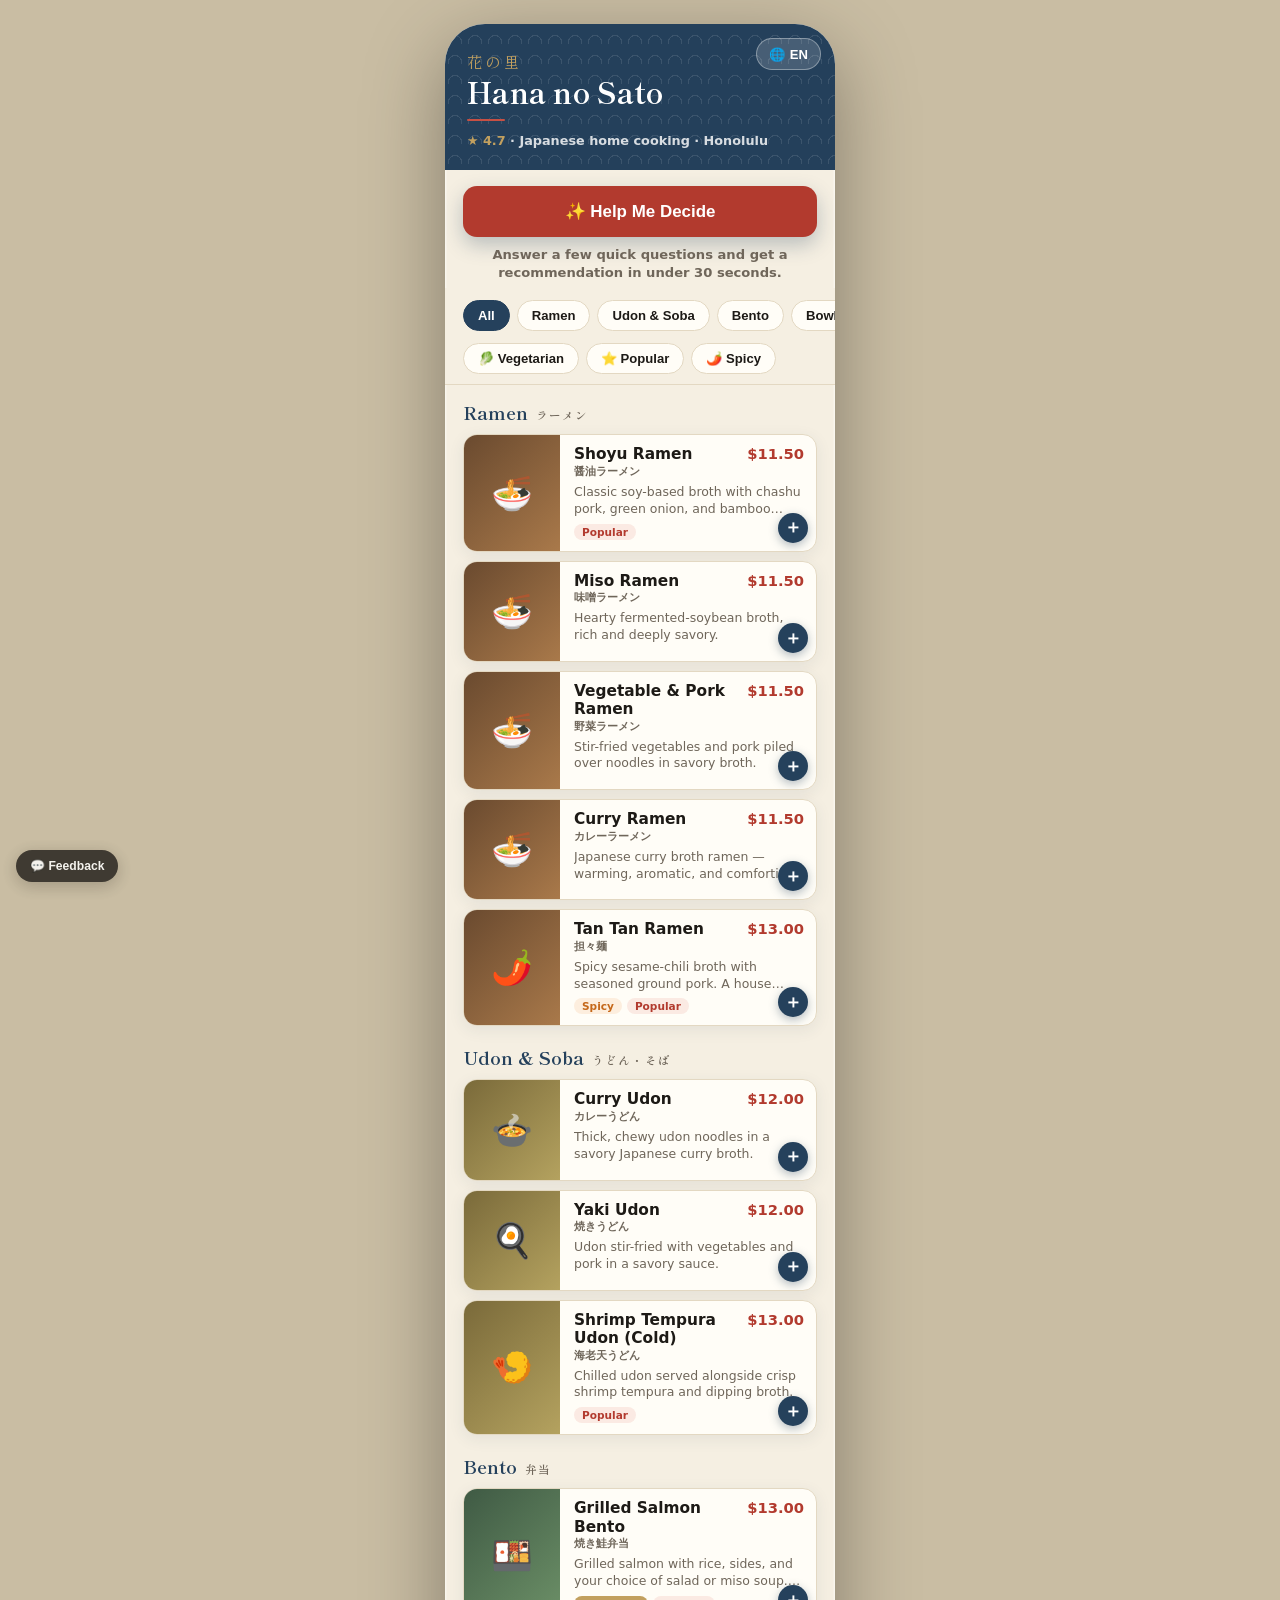
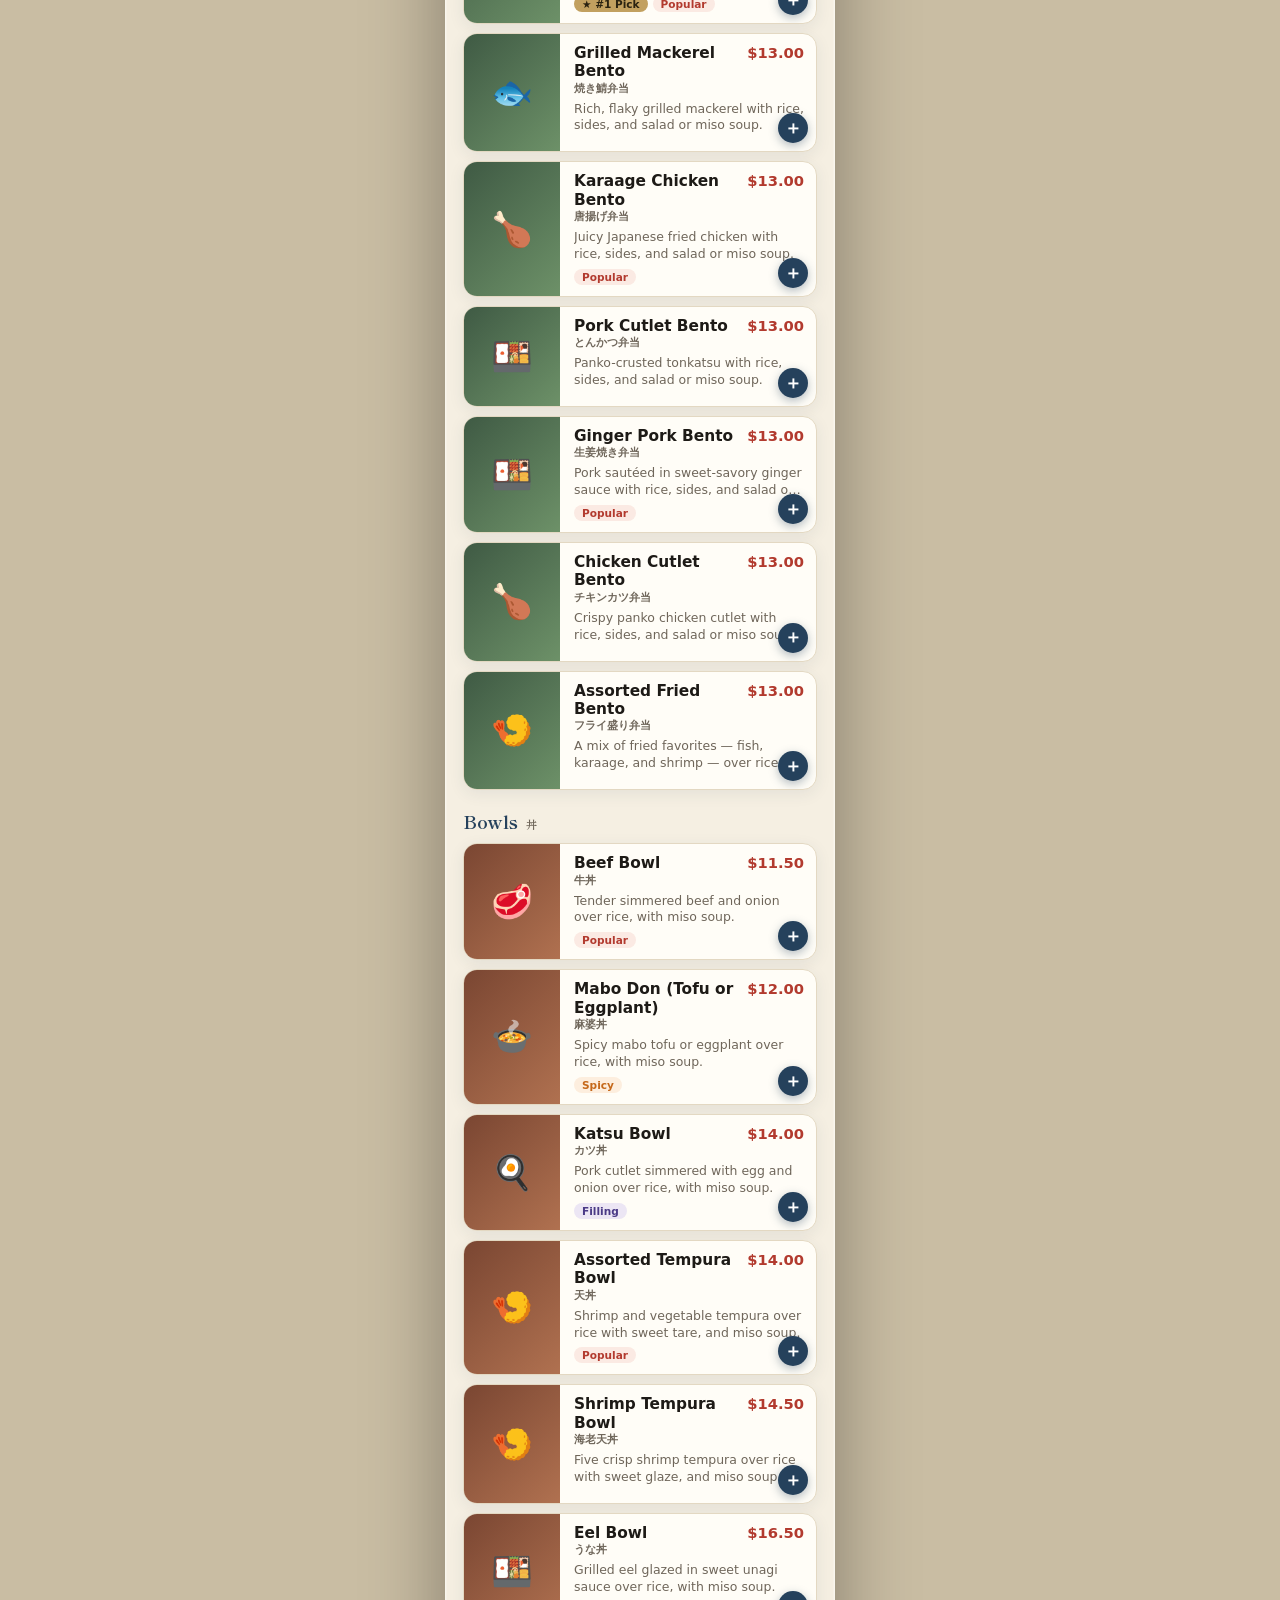
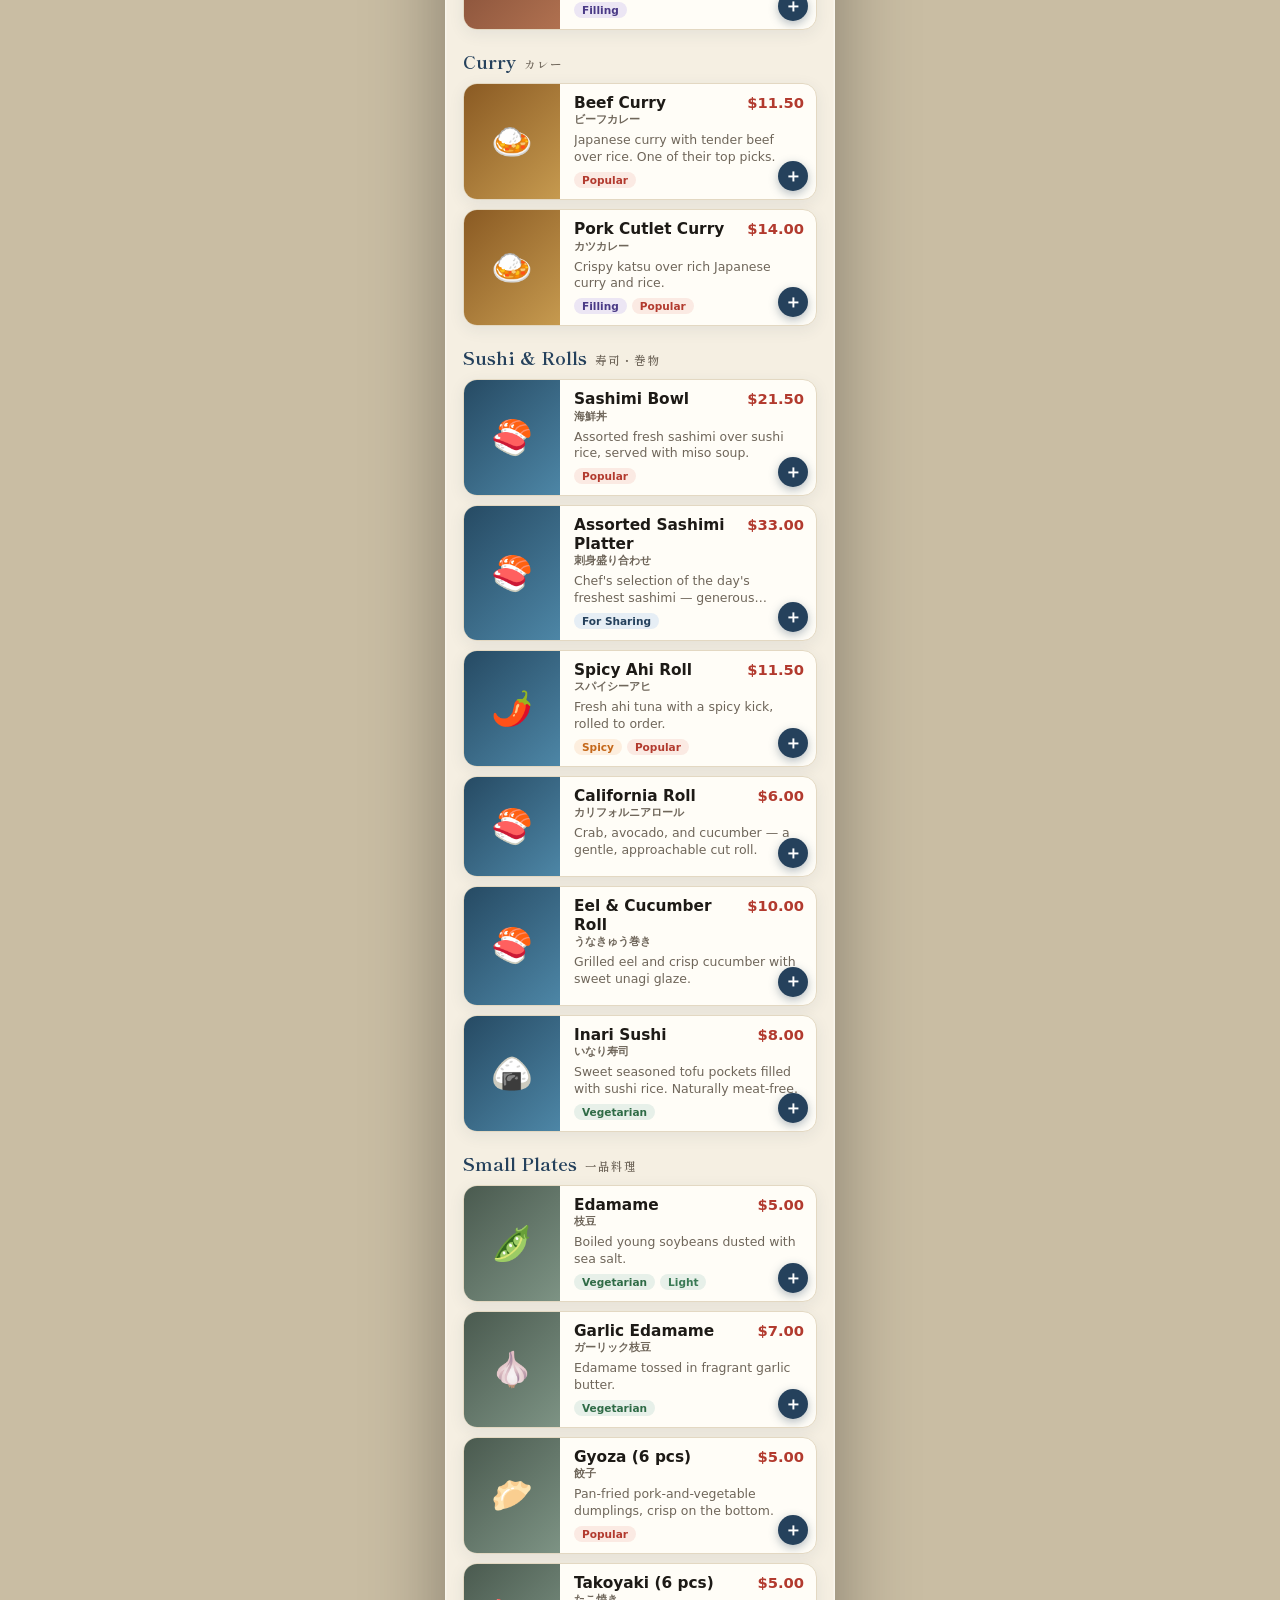
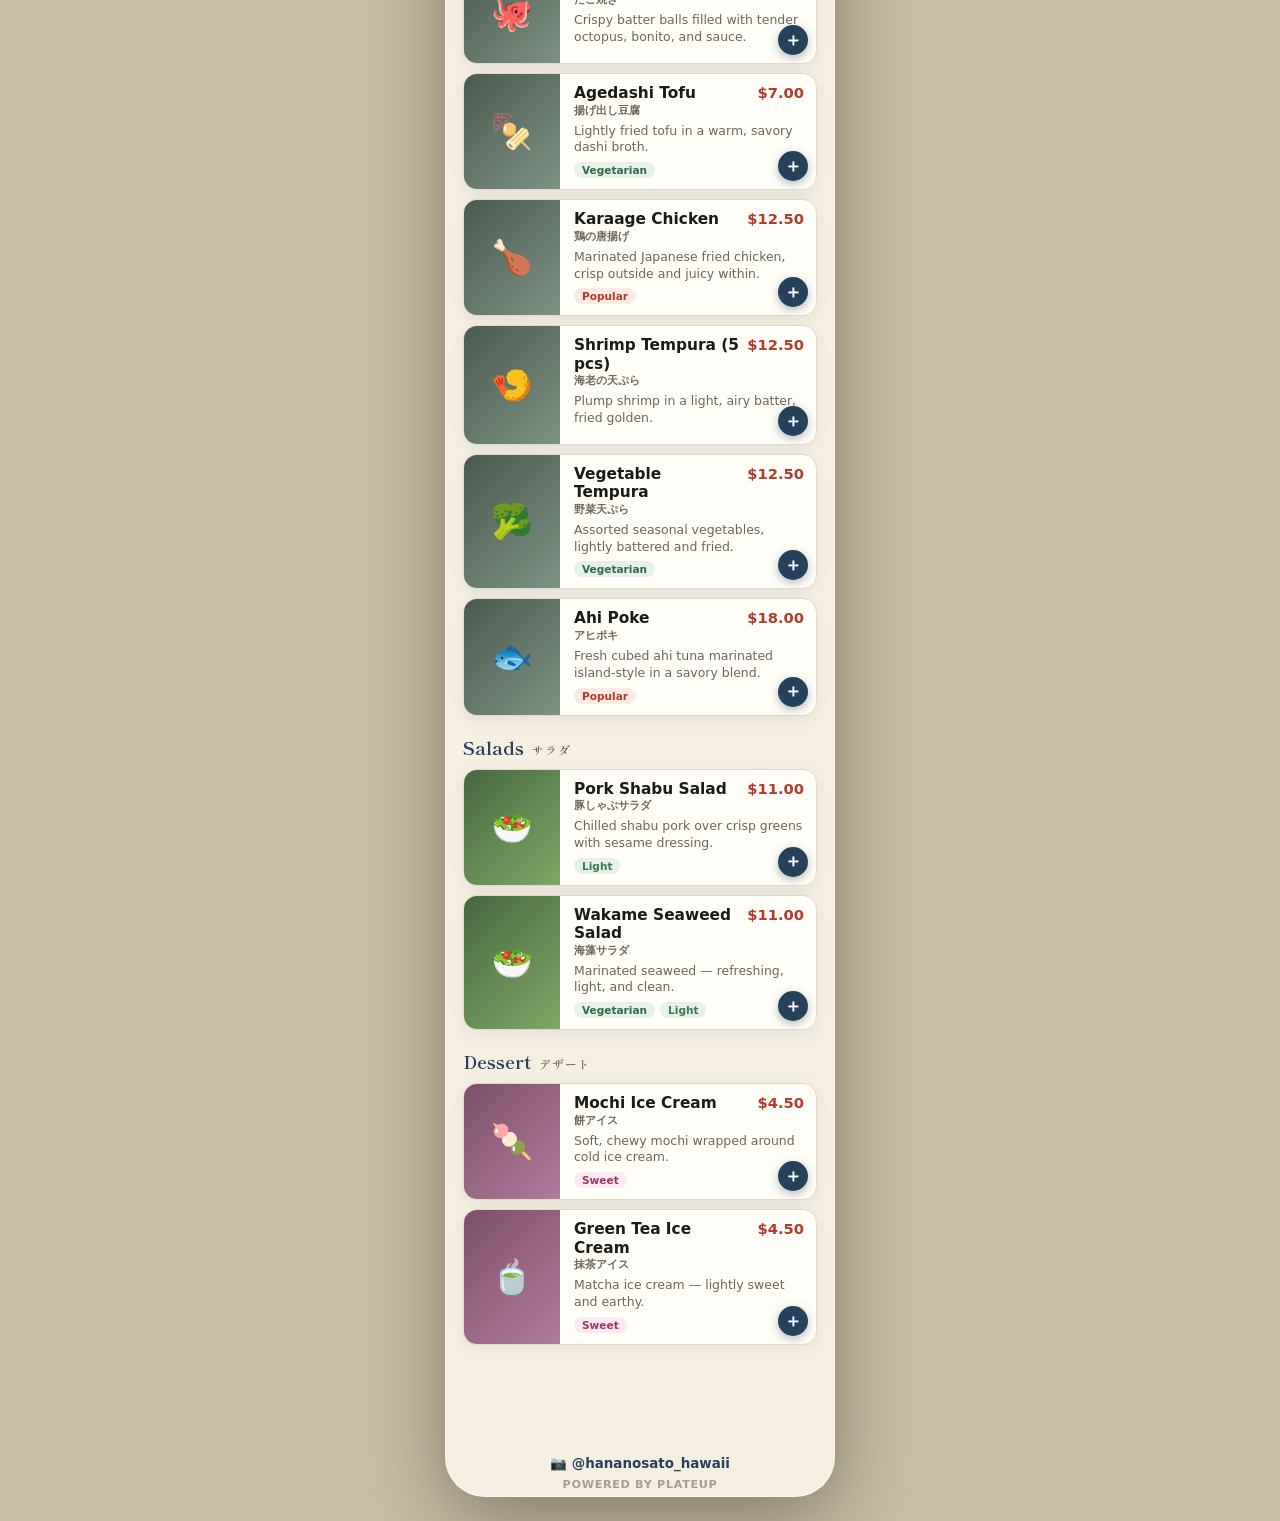
==== commit ebbf02c9: "Add files via upload" ====
--- a/hana-no-sato.html
+++ b/hana-no-sato.html
@@ -83,7 +83,8 @@
   .decide-sub { text-align: center; font-size: 0.82rem; font-weight: 600; color: var(--c-ink-soft); margin-top: 9px; line-height: 1.4; }
 
   /* ── Filter bar ── */
-  .filters { padding: 12px 0 6px; flex-shrink: 0; border-bottom: 1px solid var(--c-line); background: var(--c-bg); }
+  .filters { padding: 12px 0 6px; flex-shrink: 0; border-bottom: 1px solid var(--c-line); background: var(--c-bg); max-height: 140px; overflow: hidden; transition: max-height 0.44s cubic-bezier(0.16,1,0.3,1), padding 0.44s cubic-bezier(0.16,1,0.3,1), opacity 0.32s ease, border-color 0.44s ease; }
+  .filters.collapsed { max-height: 0; padding-top: 0; padding-bottom: 0; opacity: 0; border-bottom-color: transparent; }
   .filter-row { display: flex; gap: 7px; overflow-x: auto; padding: 0 18px 4px; scrollbar-width: none; }
   .filter-row::-webkit-scrollbar { display: none; }
   .filter-row + .filter-row { padding-top: 8px; }
@@ -156,7 +157,8 @@
   #quiz.show { display: flex; }
   .q-top { background: var(--c-indigo); color: #fff; padding: 16px 18px 14px; display: grid; grid-template-columns: 1fr auto 1fr; align-items: center; flex-shrink: 0; }
   .q-close { justify-self: start; background: none; border: none; color: rgba(255,255,255,0.85); font-size: 0.84rem; font-weight: 800; cursor: pointer; }
-  .q-top-title { font-family: var(--serif); font-size: 1rem; font-weight: 700; text-align: center; }
+  .q-home { justify-self: end; background: none; border: none; color: rgba(255,255,255,0.85); font-size: 1.05rem; cursor: pointer; }
+  .q-top-title { font-family: var(--serif); font-size: 1rem; font-weight: 700; text-align: center; cursor: pointer; }
   .q-progress-track { height: 4px; background: var(--c-line); flex-shrink: 0; }
   .q-progress-fill { height: 4px; background: var(--c-red); transition: width 0.3s ease; width: 0; }
   .q-body { flex: 1; display: flex; flex-direction: column; justify-content: center; padding: 24px 22px; overflow-y: auto; }
@@ -204,13 +206,15 @@
   .res-more:hover { border-color: var(--c-indigo); }
   .res-more:active { transform: scale(0.98); }
   .res-why { font-size: 0.82rem; font-weight: 700; color: #7a4a16; background: #fdf1df; border: 1px solid #f0dcb8; border-radius: var(--radius-s); padding: 9px 12px; margin-top: 9px; line-height: 1.4; }
+  .res-home { position: absolute; top: 16px; right: 16px; z-index: 2; background: rgba(255,255,255,0.16); border: 1px solid rgba(255,255,255,0.35); color: #fff; border-radius: 999px; height: 32px; padding: 0 13px; font-size: 0.8rem; font-weight: 800; cursor: pointer; display: flex; align-items: center; gap: 5px; }
   .res-actions { padding: 4px 18px 30px; }
   .res-view-menu { width: 100%; padding: 15px; background: var(--c-indigo); color: #fff; border: none; border-radius: var(--radius-pill); font-size: 1.02rem; font-weight: 800; cursor: pointer; box-shadow: var(--shadow-btn); }
   .res-restart { width: 100%; padding: 13px; background: none; color: var(--c-ink-soft); border: none; font-size: 0.9rem; font-weight: 700; cursor: pointer; margin-top: 4px; }
 
   /* ── Detail screen ── */
-  .topbar-plain { display: flex; align-items: center; padding: 14px 18px 10px; background: var(--c-bg); border-bottom: 1px solid var(--c-line); flex-shrink: 0; }
+  .topbar-plain { display: flex; align-items: center; justify-content: space-between; padding: 14px 18px 10px; background: var(--c-bg); border-bottom: 1px solid var(--c-line); flex-shrink: 0; }
   .topbar-back { color: var(--c-indigo); font-size: 0.9rem; font-weight: 800; background: none; border: none; cursor: pointer; }
+  .topbar-home { color: var(--c-indigo); font-size: 0.9rem; font-weight: 800; background: none; border: none; cursor: pointer; }
   .detail-scroll { display: flex; flex-direction: column; flex: 1; overflow-y: auto; }
   .detail-img { width: 100%; height: 230px; position: relative; display: flex; align-items: center; justify-content: center; overflow: hidden; flex-shrink: 0; }
   .detail-img .tile { position: absolute; inset: 0; display: flex; align-items: center; justify-content: center; font-size: 4.6rem; }
@@ -255,7 +259,53 @@
   .order-note { font-size: 0.72rem; font-weight: 600; color: var(--c-ink-soft); text-align: center; margin: 8px 0 12px; }
   .order-close-btn { width: 100%; padding: 14px; background: var(--c-indigo); color: #fff; border: none; border-radius: var(--radius-pill); font-size: 1rem; font-weight: 800; cursor: pointer; box-shadow: var(--shadow-btn); }
   .order-clear { width: 100%; padding: 10px; background: none; color: var(--c-ink-soft); border: none; font-size: 0.84rem; font-weight: 700; cursor: pointer; margin-top: 2px; }
+  .order-to-default { width: 100%; padding: 13px; background: var(--c-gold); color: #2a2210; border: none; border-radius: var(--radius-pill); font-size: 0.95rem; font-weight: 800; cursor: pointer; margin-bottom: 10px; display: flex; align-items: center; justify-content: center; gap: 6px; }
   .order-empty { text-align: center; color: var(--c-ink-soft); font-size: 0.9rem; font-weight: 600; line-height: 1.5; padding: 30px 10px; }
+  .order-row-note { font-size: 0.74rem; font-weight: 600; color: var(--c-ink); background: #f3eede; border-radius: 8px; padding: 3px 8px; margin-top: 4px; }
+  .order-row-notebtn { margin-top: 4px; background: none; border: none; padding: 0; font-size: 0.74rem; font-weight: 800; color: var(--c-indigo); cursor: pointer; }
+
+  /* ── Item note prompt ── */
+  .note-overlay { display: none; position: fixed; inset: 0; background: rgba(29,26,22,0.5); z-index: 480; align-items: flex-end; justify-content: center; }
+  .note-overlay.show { display: flex; }
+  .note-sheet { background: #fff; border-radius: 22px 22px 0 0; padding: 18px 20px 30px; width: 390px; max-width: 100%; box-shadow: 0 -8px 40px rgba(0,0,0,0.2); animation: slideUp 0.22s ease; }
+  .note-title { font-family: var(--serif); font-size: 1.18rem; font-weight: 700; color: var(--c-ink); text-align: center; }
+  .note-sub { font-size: 0.8rem; font-weight: 600; color: var(--c-ink-soft); text-align: center; margin: 2px 0 14px; }
+  .note-presets-label { font-size: 0.72rem; font-weight: 800; letter-spacing: 0.04em; text-transform: uppercase; color: var(--c-ink-soft); margin-bottom: 8px; }
+  .note-presets { display: flex; flex-wrap: wrap; gap: 7px; margin-bottom: 14px; }
+  .note-chip { padding: 7px 12px; background: var(--c-bg2); border: 1.5px solid var(--c-line); border-radius: var(--radius-pill); font-size: 0.82rem; font-weight: 700; color: var(--c-ink); cursor: pointer; transition: all 0.12s; }
+  .note-chip:active { transform: scale(0.95); }
+  .note-chip.sel { background: var(--c-indigo); border-color: var(--c-indigo); color: #fff; }
+  .note-textarea { width: 100%; border: 2px solid var(--c-line); border-radius: var(--radius-s); padding: 12px 14px; font-size: 0.95rem; font-family: inherit; resize: none; color: var(--c-ink); margin-bottom: 12px; }
+  .note-textarea:focus { outline: none; border-color: var(--c-indigo); }
+  .note-save { width: 100%; padding: 14px; background: var(--c-green); color: #fff; border: none; border-radius: var(--radius-pill); font-size: 1rem; font-weight: 800; cursor: pointer; box-shadow: 0 8px 18px rgba(70,121,90,0.3); }
+  .note-skip { width: 100%; padding: 11px; background: none; color: var(--c-ink-soft); border: none; font-size: 0.86rem; font-weight: 700; cursor: pointer; margin-top: 2px; }
+
+  /* ── First-add explainer ── */
+  .intro-overlay { display: none; position: fixed; inset: 0; background: rgba(29,26,22,0.55); z-index: 500; align-items: center; justify-content: center; padding: 24px; }
+  .intro-overlay.show { display: flex; }
+  .intro-card { background: #fff; border-radius: 24px; padding: 30px 26px 24px; text-align: center; width: 332px; max-width: 100%; box-shadow: 0 24px 60px rgba(0,0,0,0.28); animation: popIn 0.2s ease; }
+  @keyframes popIn { from { transform: scale(0.9); opacity: 0; } to { transform: scale(1); opacity: 1; } }
+  .intro-icon { font-size: 2.6rem; margin-bottom: 10px; }
+  .intro-title { font-family: var(--serif); font-size: 1.35rem; font-weight: 700; color: var(--c-ink); margin-bottom: 8px; }
+  .intro-text { font-size: 0.9rem; font-weight: 500; color: var(--c-ink-soft); line-height: 1.55; margin-bottom: 20px; }
+  .intro-text b { color: var(--c-ink); font-weight: 800; }
+  .intro-btn { width: 100%; padding: 14px; background: var(--c-indigo); color: #fff; border: none; border-radius: var(--radius-pill); font-size: 1rem; font-weight: 800; cursor: pointer; box-shadow: var(--shadow-btn); }
+
+  /* ── Language switcher ── */
+  .lang-btn { position: absolute; top: 14px; right: 14px; z-index: 3; background: rgba(255,255,255,0.16); border: 1px solid rgba(255,255,255,0.35); color: #fff; border-radius: 999px; height: 32px; padding: 0 12px; font-size: 0.82rem; font-weight: 800; cursor: pointer; display: flex; align-items: center; gap: 5px; }
+  .lang-overlay { display: none; position: fixed; inset: 0; background: rgba(29,26,22,0.45); z-index: 520; align-items: flex-end; justify-content: center; }
+  .lang-overlay.show { display: flex; }
+  .lang-sheet { background: #fff; border-radius: 22px 22px 0 0; padding: 18px 20px 30px; width: 390px; max-width: 100%; box-shadow: 0 -8px 40px rgba(0,0,0,0.2); animation: slideUp 0.22s ease; }
+  .lang-title { font-family: var(--serif); font-size: 1.18rem; font-weight: 700; color: var(--c-ink); text-align: center; margin-bottom: 12px; }
+  .lang-opt { width: 100%; padding: 14px 16px; background: #fff; border: 2px solid var(--c-line); border-radius: var(--radius); margin-bottom: 9px; cursor: pointer; display: flex; align-items: center; justify-content: space-between; font-size: 1rem; font-weight: 800; color: var(--c-ink); }
+  .lang-opt.active { border-color: var(--c-indigo); color: var(--c-indigo); }
+  .lang-opt .chk { color: var(--c-green); }
+  /* first-visit language hint */
+  .lang-hint { position: absolute; top: 52px; right: 12px; z-index: 6; max-width: 240px; background: #fff; color: var(--c-ink); border-radius: 12px; padding: 9px 12px; font-size: 0.78rem; font-weight: 800; line-height: 1.3; box-shadow: 0 10px 30px rgba(0,0,0,0.28); opacity: 0; transform: translateY(-6px) scale(0.96); pointer-events: none; transition: opacity 0.25s ease, transform 0.25s ease; cursor: pointer; }
+  .lang-hint.show { opacity: 1; transform: translateY(0) scale(1); pointer-events: auto; }
+  .lang-hint::after { content: ""; position: absolute; top: -7px; right: 16px; border-left: 7px solid transparent; border-right: 7px solid transparent; border-bottom: 7px solid #fff; }
+  .lang-btn.pulsing { animation: langPulse 1.1s ease-in-out infinite; }
+  @keyframes langPulse { 0%, 100% { box-shadow: 0 0 0 0 rgba(255,255,255,0.55); } 50% { box-shadow: 0 0 0 8px rgba(255,255,255,0); } }
 
   /* ── Floating feedback ── */
   .float-fb { position: fixed; bottom: 18px; left: 16px; z-index: 400; background: var(--c-ink); color: #fff; border: none; border-radius: var(--radius-pill); padding: 9px 14px; font-size: 0.76rem; font-weight: 800; cursor: pointer; box-shadow: 0 4px 16px rgba(29,26,22,0.28); opacity: 0.8; transition: opacity 0.2s; }
@@ -292,28 +342,28 @@
   <div class="fb-sheet">
     <div class="fb-handle"></div>
     <div id="fb-choose">
-      <div class="fb-title">Share your thoughts</div>
-      <div class="fb-sub">We read every message.</div>
+      <div class="fb-title" data-i18n="fb_title">Share your thoughts</div>
+      <div class="fb-sub" data-i18n="fb_sub">We read every message.</div>
       <button class="fb-type-btn" onclick="openFbInput('feedback')">
         <span class="fb-type-icon">💬</span>
-        <div><div class="fb-type-label">Leave feedback</div><div class="fb-type-sub">What could be better?</div></div>
+        <div><div class="fb-type-label" data-i18n="fb_leave">Leave feedback</div><div class="fb-type-sub" data-i18n="fb_leave_sub">What could be better?</div></div>
       </button>
       <button class="fb-type-btn" onclick="openFbInput('bug')">
         <span class="fb-type-icon">🐛</span>
-        <div><div class="fb-type-label">Report a bug</div><div class="fb-type-sub">Something broken? Tell us.</div></div>
+        <div><div class="fb-type-label" data-i18n="fb_bug">Report a bug</div><div class="fb-type-sub" data-i18n="fb_bug_sub">Something broken? Tell us.</div></div>
       </button>
     </div>
     <div class="fb-input-wrap" id="fb-input">
-      <button class="fb-back" onclick="backFb()">← Back</button>
+      <button class="fb-back" onclick="backFb()" data-i18n="back">← Back</button>
       <div class="fb-title" id="fb-input-title">Leave feedback</div>
       <div class="fb-sub" id="fb-input-sub">What could be better?</div>
-      <textarea class="fb-textarea" id="fb-textarea" rows="4" placeholder="Type here…"></textarea>
-      <button class="fb-submit" onclick="submitFb()">Send →</button>
+      <textarea class="fb-textarea" id="fb-textarea" rows="4" placeholder="Type here…" data-i18n-ph="fb_placeholder"></textarea>
+      <button class="fb-submit" onclick="submitFb()" data-i18n="fb_send">Send →</button>
     </div>
     <div class="fb-thanks" id="fb-thanks">
       <div class="fb-thanks-icon">🙏</div>
-      <div class="fb-thanks-title">Thank you!</div>
-      <div class="fb-thanks-sub">We appreciate you taking the time.</div>
+      <div class="fb-thanks-title" data-i18n="fb_thanks_title">Thank you!</div>
+      <div class="fb-thanks-sub" data-i18n="fb_thanks_sub">We appreciate you taking the time.</div>
     </div>
   </div>
 </div>
@@ -322,37 +372,73 @@
 <div class="order-overlay" id="order-overlay">
   <div class="order-sheet">
     <div class="fb-handle"></div>
-    <div class="order-title">🧾 Your order</div>
-    <div class="order-sub">Show this list to your server — no need to remember it all.</div>
+    <div class="order-title" data-i18n="order_title">🧾 Your order</div>
+    <div class="order-sub" data-i18n="order_sub">Show this list to your server — no need to remember it all.</div>
     <div class="order-rows" id="order-rows"></div>
     <div class="order-foot" id="order-foot">
-      <div class="order-total"><span class="lbl">Estimated total</span><span class="amt" id="order-amt">$0.00</span></div>
-      <div class="order-note">Prices are estimates — your server confirms the final total.</div>
-      <button class="order-close-btn" onclick="closeOrder()">Keep browsing</button>
-      <button class="order-clear" onclick="clearOrder()">Clear list</button>
+      <div class="order-total"><span class="lbl" data-i18n="order_total_lbl">Estimated total</span><span class="amt" id="order-amt">$0.00</span></div>
+      <div class="order-note" data-i18n="order_disclaimer">Prices are estimates — your server confirms the final total.</div>
+      <button class="order-to-default" id="order-to-default" onclick="resetToDefaultForServer()">🌐 <span data-i18n="order_to_default">Show in English for staff</span></button>
+      <button class="order-close-btn" onclick="closeOrder()" data-i18n="order_close">Keep browsing</button>
+      <button class="order-clear" onclick="clearOrder()" data-i18n="order_clear">Clear list</button>
     </div>
   </div>
 </div>
 
+<!-- First-add explainer -->
+<div class="intro-overlay" id="intro-overlay">
+  <div class="intro-card">
+    <div class="intro-icon">🧾</div>
+    <div class="intro-title" data-i18n="intro_title">Saved to your order</div>
+    <div class="intro-text" data-i18n-html="intro_text">This isn't checkout — it's just a running list to keep track of what you like. Add dishes as you browse, add notes like <b>"no ginger,"</b> then show the list to your server when they come by. Nothing is sent to the kitchen yet.</div>
+    <button class="intro-btn" onclick="dismissIntro()" data-i18n="intro_btn">Got it</button>
+  </div>
+</div>
+
+<!-- Item note prompt -->
+<div class="note-overlay" id="note-overlay">
+  <div class="note-sheet">
+    <div class="fb-handle"></div>
+    <div class="note-title" id="note-title" data-i18n="note_title">Add a note</div>
+    <div class="note-sub" data-i18n="note_sub">Anything the kitchen should know? Optional.</div>
+    <div class="note-presets-label" data-i18n="np_label">Quick add:</div>
+    <div class="note-presets" id="note-presets"></div>
+    <textarea class="note-textarea" id="note-textarea" rows="3" placeholder="e.g. no ginger · extra spicy · sauce on the side" data-i18n-ph="note_placeholder"></textarea>
+    <button class="note-save" onclick="saveNote()" data-i18n="note_save">Save note</button>
+    <button class="note-skip" onclick="closeNote()" data-i18n="note_skip">Skip</button>
+
+  </div>
+</div>
+
+<!-- Language picker -->
+<div class="lang-overlay" id="lang-overlay">
+  <div class="lang-sheet">
+    <div class="fb-handle"></div>
+    <div class="lang-title" data-i18n="lang_title">Language</div>
+    <div id="lang-options"></div>
+  </div>
+</div>
+
 <div class="phone">
 
   <!-- ══ SCREEN: Menu (landing) ══ -->
   <div class="screen active" id="screen-menu">
     <div class="hdr">
+      <button class="lang-btn" id="lang-btn" onclick="openLangSheet()" aria-label="Language">🌐 <span id="lang-btn-label">EN</span></button>
       <div class="hdr-inner">
         <div class="hdr-jp">花の里</div>
         <div class="hdr-name">Hana no Sato</div>
         <div class="hdr-rule"></div>
-        <div class="hdr-meta"><span class="star">★ 4.7</span> · Japanese home cooking · Honolulu</div>
+        <div class="hdr-meta"><span class="star">★ 4.7</span> <span data-i18n="tagline">· Japanese home cooking · Honolulu</span></div>
       </div>
     </div>
 
     <div class="decide">
-      <button class="decide-btn" onclick="startQuiz('landing')">✨ Help Me Decide</button>
-      <div class="decide-sub">Answer a few quick questions and get a recommendation in under 30 seconds.</div>
+      <button class="decide-btn" onclick="startQuiz('landing')" data-i18n="decide_btn">✨ Help Me Decide</button>
+      <div class="decide-sub" data-i18n="decide_sub">Answer a few quick questions and get a recommendation in under 30 seconds.</div>
     </div>
 
-    <div class="filters">
+    <div class="filters" id="filters">
       <div class="filter-row" id="cat-filters"></div>
       <div class="filter-row" id="diet-filters"></div>
     </div>
@@ -369,23 +455,25 @@
   <!-- ══ SCREEN: Results ══ -->
   <div class="screen" id="screen-results">
     <div class="res-top">
+      <button class="res-home" onclick="goHome()">🏠 <span data-i18n="home">Home</span></button>
       <div class="res-top-inner">
-        <div class="res-eyebrow">Your picks</div>
-        <div class="res-title">Here's what we'd order</div>
+        <div class="res-eyebrow" data-i18n="res_eyebrow">Your picks</div>
+        <div class="res-title" data-i18n="res_title">Here's what we'd order</div>
         <div class="res-sub" id="res-sub">Based on your answers</div>
       </div>
     </div>
     <div class="res-list" id="res-list"></div>
     <div class="res-actions">
-      <button class="res-view-menu" onclick="goMenuFromResults()">View full menu →</button>
-      <button class="res-restart" onclick="startQuiz('retry')">↺ Start over</button>
+      <button class="res-view-menu" onclick="goMenuFromResults()" data-i18n="res_view_menu">View full menu →</button>
+      <button class="res-restart" onclick="startQuiz('retry')" data-i18n="res_restart">↺ Start over</button>
     </div>
   </div>
 
   <!-- ══ SCREEN: Detail ══ -->
   <div class="screen" id="screen-detail">
     <div class="topbar-plain">
-      <button class="topbar-back" onclick="goBack()">← Back</button>
+      <button class="topbar-back" onclick="goBack()" data-i18n="back">← Back</button>
+      <button class="topbar-home" onclick="goHome()">🏠 <span data-i18n="home">Home</span></button>
     </div>
     <div class="detail-scroll">
       <div class="detail-img" id="detail-img"></div>
@@ -401,8 +489,8 @@
         <div class="detail-desc" id="detail-desc"></div>
       </div>
       <div class="detail-cta">
-        <button class="add-order-btn" id="detail-add" onclick="addFromDetail()">＋ Add to my order</button>
-        <button class="detail-back-btn" onclick="goBack()">← Back to menu</button>
+        <button class="add-order-btn" id="detail-add" onclick="addFromDetail()" data-i18n="detail_add">＋ Add to my order</button>
+        <button class="detail-back-btn" onclick="goBack()" data-i18n="detail_back_menu">← Back to menu</button>
       </div>
     </div>
   </div>
@@ -410,19 +498,22 @@
   <!-- ══ Quiz modal ══ -->
   <div id="quiz">
     <div class="q-top">
-      <button class="q-close" onclick="closeQuiz()">✕ Close</button>
-      <div class="q-top-title">花の里</div>
-      <div></div>
+      <button class="q-close" onclick="closeQuiz()" data-i18n="q_close">✕ Close</button>
+      <div class="q-top-title" onclick="goHome()" title="Home">花の里</div>
+      <button class="q-home" onclick="goHome()" aria-label="Home">🏠</button>
     </div>
     <div class="q-progress-track"><div class="q-progress-fill" id="q-fill"></div></div>
     <div class="q-body" id="q-body"></div>
   </div>
 
+  <!-- First-visit language hint -->
+  <div class="lang-hint" id="lang-hint" onclick="openLangSheet()">🌐 English · 日本語 · 한국어 · 中文</div>
+
   <!-- Floating feedback -->
-  <button class="float-fb" id="float-fb" onclick="openFb()">💬 Feedback</button>
+  <button class="float-fb" id="float-fb" onclick="openFb()" data-i18n="fb_float">💬 Feedback</button>
 
   <!-- Remember-your-order pill -->
-  <button class="float-order" id="float-order" onclick="openOrder()">🧾 My Order <span class="badge" id="order-badge">0</span></button>
+  <button class="float-order" id="float-order" onclick="openOrder()"><span data-i18n="order_float">🧾 My Order</span> <span class="badge" id="order-badge">0</span></button>
 
 </div><!-- /phone -->
 
@@ -449,7 +540,7 @@
   const body = JSON.stringify({
     session_id: getSessionId(), event_type: type,
     payload: { ...payload, experiment: EXPERIMENT },
-    client_ts: new Date().toISOString(), language: "en",
+    client_ts: new Date().toISOString(), language: currentLang,
   });
   try {
     fetch(`${API_BASE}/api/v1/restaurants/${RESTAURANT_SLUG}/events`, {
@@ -491,6 +582,325 @@
     img.alt = item.name;
   }
   tryNext();
+}
+
+/* ════════════════ i18n ════════════════ */
+let currentLang = safeStorage(() => sessionStorage.getItem("pw_lang"), null) || "en";
+const LANGS = [
+  { code: "en", label: "English" },
+  { code: "ja", label: "日本語" },
+  { code: "ko", label: "한국어" },
+  { code: "zh", label: "中文" },
+];
+const LANG_SHORT = { en: "EN", ja: "日", ko: "한", zh: "中" };
+
+const STRINGS = {
+  en: {
+    tagline: "· Japanese home cooking · Honolulu",
+    decide_btn: "✨ Help Me Decide",
+    decide_sub: "Answer a few quick questions and get a recommendation in under 30 seconds.",
+    cat_all: "All", cat_ramen: "Ramen", cat_udon: "Udon & Soba", cat_bento: "Bento", cat_bowls: "Bowls",
+    cat_curry: "Curry", cat_sushi: "Sushi & Rolls", cat_small: "Small Plates", cat_salads: "Salads", cat_dessert: "Dessert",
+    diet_vegetarian: "Vegetarian", diet_popular: "Popular", diet_spicy: "Spicy",
+    empty_note: "No items match those filters. Try clearing one.",
+    label_Popular: "Popular", label_Spicy: "Spicy", label_Vegetarian: "Vegetarian", label_Light: "Light",
+    label_Filling: "Filling", label_Sweet: "Sweet", label_Top: "★ #1 Pick", label_Sharing: "For Sharing",
+    q_close: "✕ Close", q_step: "Question {n} of 4", q_continue: "See my picks →", q_hint: "Optional — skip if nothing to avoid.",
+    q_mood_prompt: "What are you in the mood for?",
+    q_mood_noodles: "Noodles & broth", q_mood_rice: "Rice & protein", q_mood_fried: "Fried & crispy",
+    q_mood_raw: "Sushi & raw fish", q_mood_light: "Light & fresh", q_mood_any: "Surprise me",
+    q_hunger_prompt: "How hungry are you?",
+    q_hunger_snack: "Just a bite", q_hunger_normal: "A full meal", q_hunger_starving: "Very hungry",
+    q_spice_prompt: "How about spice?",
+    q_spice_none: "Keep it mild", q_spice_some: "A little kick", q_spice_spicy: "Bring the heat", q_spice_any: "Any spice level",
+    q_avoid_prompt: "Anything to avoid?",
+    q_avoid_vegetarian: "Vegetarian", q_avoid_pork: "No pork", q_avoid_shellfish: "No shellfish", q_avoid_raw: "No raw fish", q_avoid_gluten: "Gluten-aware",
+    res_eyebrow: "Your picks", res_title: "Here's what we'd order", res_sub: "For a {mood} mood",
+    res_view_menu: "View full menu →", res_restart: "↺ Start over", res_more: "＋ Show more picks ({n} more)", res_top_pick: "Top pick",
+    moodr_noodles: "noodles & broth", moodr_rice: "rice & protein", moodr_fried: "fried & crispy",
+    moodr_raw: "sushi & raw fish", moodr_light: "light & fresh", moodr_any: "a bit of everything", moodr_default: "your taste",
+    reason_mood: "Right in your {mood} mood.", reason_spice: "Brings the heat you asked for.",
+    reason_filling: "Hearty and filling — you said you're very hungry.", reason_light: "A lighter bite, just like you wanted.",
+    reason_top: "Hana no Sato's #1 most-loved plate.", reason_popular: "One of the restaurant's most popular picks.",
+    reason_featured: "A house favorite we think you'll love.", reason_default: "A solid match for what you're after.",
+    back: "← Back", detail_back_menu: "← Back to menu", detail_add: "＋ Add to my order", detail_added: "✓ Added — tap to add another", add_tip: "Add to my order",
+    order_float: "🧾 My Order", order_title: "🧾 Your order", order_sub: "Show this list to your server — no need to remember it all.",
+    order_total_lbl: "Estimated total", order_disclaimer: "Prices are estimates — your server confirms the final total.",
+    order_close: "Keep browsing", order_clear: "Clear list",
+    order_empty: "Nothing added yet.<br>Tap the ＋ on any dish to start your list.", order_add_note: "＋ Add note", order_edit_note: "Edit note",
+    note_title: "Add a note", note_title_for: "Note for {name}", note_sub: "Anything the kitchen should know? Optional.",
+    note_placeholder: "e.g. no ginger · extra spicy · sauce on the side", note_save: "Save note", note_skip: "Skip",
+    intro_title: "Saved to your order",
+    intro_text: 'This isn\'t checkout — it\'s just a running list to keep track of what you like. Add dishes as you browse, add notes like <b>"no ginger,"</b> then show the list to your server when they come by. Nothing is sent to the kitchen yet.',
+    intro_btn: "Got it",
+    fb_float: "💬 Feedback", fb_title: "Share your thoughts", fb_sub: "We read every message.",
+    fb_leave: "Leave feedback", fb_leave_sub: "What could be better?", fb_bug: "Report a bug", fb_bug_sub: "Something broken? Tell us.",
+    fb_send: "Send →", fb_placeholder: "Type here…", fb_thanks_title: "Thank you!", fb_thanks_sub: "We appreciate you taking the time.",
+    lang_title: "Language",
+    home: "Home", order_to_default: "Show in English for staff",
+    np_label: "Quick add:", np_no_ginger: "No ginger", np_no_onion: "No onion", np_no_wasabi: "No wasabi", np_extra_spicy: "Extra spicy", np_mild: "Mild / less spicy", np_sauce_side: "Sauce on the side", np_allergy: "Allergy — please check",
+  },
+  ja: {
+    tagline: "· 日本の家庭料理 · ホノルル",
+    decide_btn: "✨ 迷ったらおまかせ",
+    decide_sub: "いくつかの質問に答えるだけで、30秒でおすすめが見つかります。",
+    cat_all: "すべて", cat_ramen: "ラーメン", cat_udon: "うどん・そば", cat_bento: "弁当", cat_bowls: "丼",
+    cat_curry: "カレー", cat_sushi: "寿司・巻物", cat_small: "一品料理", cat_salads: "サラダ", cat_dessert: "デザート",
+    diet_vegetarian: "ベジタリアン", diet_popular: "人気", diet_spicy: "辛い",
+    empty_note: "条件に合う料理がありません。フィルターを外してみてください。",
+    label_Popular: "人気", label_Spicy: "辛い", label_Vegetarian: "ベジタリアン", label_Light: "軽め",
+    label_Filling: "がっつり", label_Sweet: "甘い", label_Top: "★ 一番人気", label_Sharing: "シェア向き",
+    q_close: "✕ 閉じる", q_step: "質問 {n} / 4", q_continue: "おすすめを見る →", q_hint: "任意 — なければスキップ。",
+    q_mood_prompt: "どんな気分ですか？",
+    q_mood_noodles: "麺とスープ", q_mood_rice: "ごはんとおかず", q_mood_fried: "揚げもの",
+    q_mood_raw: "寿司・刺身", q_mood_light: "さっぱり", q_mood_any: "おまかせ",
+    q_hunger_prompt: "どのくらい空いていますか？",
+    q_hunger_snack: "軽く", q_hunger_normal: "しっかり", q_hunger_starving: "とても空いた",
+    q_spice_prompt: "辛さは？",
+    q_spice_none: "辛くない", q_spice_some: "少し辛い", q_spice_spicy: "しっかり辛い", q_spice_any: "どれでも",
+    q_avoid_prompt: "苦手なものは？",
+    q_avoid_vegetarian: "ベジタリアン", q_avoid_pork: "豚肉なし", q_avoid_shellfish: "甲殻類なし", q_avoid_raw: "生魚なし", q_avoid_gluten: "グルテン控えめ",
+    res_eyebrow: "あなたへのおすすめ", res_title: "こちらがおすすめです", res_sub: "「{mood}」の気分に",
+    res_view_menu: "メニューを全部見る →", res_restart: "↺ やり直す", res_more: "＋ もっと見る（あと{n}件）", res_top_pick: "一番のおすすめ",
+    moodr_noodles: "麺とスープ", moodr_rice: "ごはんとおかず", moodr_fried: "揚げもの",
+    moodr_raw: "寿司・刺身", moodr_light: "さっぱり", moodr_any: "色々", moodr_default: "お好み",
+    reason_mood: "「{mood}」の気分にぴったり。", reason_spice: "ご希望どおりの辛さ。",
+    reason_filling: "たっぷりで満足、空いたお腹に。", reason_light: "ご希望どおり軽めの一品。",
+    reason_top: "花の里の一番人気。", reason_popular: "お店の人気メニュー。",
+    reason_featured: "きっと気に入るおすすめの一品。", reason_default: "ご希望に合う一品。",
+    back: "← 戻る", detail_back_menu: "← メニューに戻る", detail_add: "＋ 注文リストに追加", detail_added: "✓ 追加済み — もう一つ追加", add_tip: "注文リストに追加",
+    order_float: "🧾 注文リスト", order_title: "🧾 注文リスト", order_sub: "店員さんにこのリストを見せてください。覚えなくて大丈夫です。",
+    order_total_lbl: "合計の目安", order_disclaimer: "価格は目安です。最終金額は店員さんがご確認します。",
+    order_close: "見続ける", order_clear: "リストを消す",
+    order_empty: "まだ何もありません。<br>料理の「＋」を押してリストを作りましょう。", order_add_note: "＋ メモを追加", order_edit_note: "メモを編集",
+    note_title: "メモを追加", note_title_for: "{name}のメモ", note_sub: "厨房に伝えたいことはありますか？（任意）",
+    note_placeholder: "例：生姜ぬき・辛さ増し・ソース別添え", note_save: "メモを保存", note_skip: "スキップ",
+    intro_title: "注文リストに追加しました",
+    intro_text: "これは会計ではなく、気になった料理をためておくリストです。見ながら追加して、<b>「生姜ぬき」</b>などのメモも書けます。店員さんが来たら見せてください。まだ厨房には送られません。",
+    intro_btn: "わかりました",
+    fb_float: "💬 ご意見", fb_title: "ご意見をお聞かせください", fb_sub: "すべて拝見します。",
+    fb_leave: "ご意見を送る", fb_leave_sub: "改善できる点は？", fb_bug: "不具合を報告", fb_bug_sub: "不具合があれば教えてください。",
+    fb_send: "送信 →", fb_placeholder: "ここに入力…", fb_thanks_title: "ありがとうございます！", fb_thanks_sub: "お時間をいただき感謝します。",
+    lang_title: "言語",
+    home: "ホーム", order_to_default: "店員さん用に英語で表示",
+    np_label: "かんたん追加：", np_no_ginger: "生姜ぬき", np_no_onion: "玉ねぎぬき", np_no_wasabi: "わさびぬき", np_extra_spicy: "辛さ増し", np_mild: "辛さ控えめ", np_sauce_side: "ソース別添え", np_allergy: "アレルギーあり（要確認）",
+  },
+  ko: {
+    tagline: "· 일본 가정식 · 호놀룰루",
+    decide_btn: "✨ 메뉴 추천받기",
+    decide_sub: "몇 가지 질문에 답하면 30초 안에 추천을 받을 수 있어요.",
+    cat_all: "전체", cat_ramen: "라멘", cat_udon: "우동·소바", cat_bento: "도시락", cat_bowls: "덮밥",
+    cat_curry: "카레", cat_sushi: "스시·롤", cat_small: "사이드", cat_salads: "샐러드", cat_dessert: "디저트",
+    diet_vegetarian: "채식", diet_popular: "인기", diet_spicy: "매운맛",
+    empty_note: "조건에 맞는 메뉴가 없어요. 필터를 해제해 보세요.",
+    label_Popular: "인기", label_Spicy: "매움", label_Vegetarian: "채식", label_Light: "가벼움",
+    label_Filling: "든든함", label_Sweet: "달콤", label_Top: "★ 1위 메뉴", label_Sharing: "함께 나눠요",
+    q_close: "✕ 닫기", q_step: "질문 {n} / 4", q_continue: "추천 보기 →", q_hint: "선택 — 없으면 건너뛰세요.",
+    q_mood_prompt: "어떤 게 끌리세요?",
+    q_mood_noodles: "면과 국물", q_mood_rice: "밥과 메인", q_mood_fried: "튀김",
+    q_mood_raw: "스시·회", q_mood_light: "가볍고 산뜻", q_mood_any: "알아서 추천",
+    q_hunger_prompt: "얼마나 배고프세요?",
+    q_hunger_snack: "가볍게", q_hunger_normal: "든든하게", q_hunger_starving: "아주 배고파요",
+    q_spice_prompt: "맵기는요?",
+    q_spice_none: "안 맵게", q_spice_some: "약간 맵게", q_spice_spicy: "아주 맵게", q_spice_any: "상관없어요",
+    q_avoid_prompt: "피할 재료 있나요?",
+    q_avoid_vegetarian: "채식", q_avoid_pork: "돼지고기 빼기", q_avoid_shellfish: "갑각류 빼기", q_avoid_raw: "날생선 빼기", q_avoid_gluten: "글루텐 주의",
+    res_eyebrow: "추천 메뉴", res_title: "이런 메뉴는 어떠세요", res_sub: "'{mood}' 기분에 맞춰",
+    res_view_menu: "전체 메뉴 보기 →", res_restart: "↺ 다시 하기", res_more: "＋ 더 보기 ({n}개 더)", res_top_pick: "1순위",
+    moodr_noodles: "면과 국물", moodr_rice: "밥과 메인", moodr_fried: "튀김",
+    moodr_raw: "스시·회", moodr_light: "가볍고 산뜻", moodr_any: "다양하게", moodr_default: "입맛",
+    reason_mood: "'{mood}' 기분에 딱이에요.", reason_spice: "원하신 매운맛이에요.",
+    reason_filling: "든든하게 배를 채워줘요.", reason_light: "원하신 대로 가벼워요.",
+    reason_top: "하나노사토의 1위 메뉴.", reason_popular: "가게에서 인기 많은 메뉴.",
+    reason_featured: "분명 좋아하실 추천 메뉴.", reason_default: "찾으시는 것과 잘 맞아요.",
+    back: "← 뒤로", detail_back_menu: "← 메뉴로 돌아가기", detail_add: "＋ 내 주문에 추가", detail_added: "✓ 추가됨 — 하나 더 담기", add_tip: "내 주문에 추가",
+    order_float: "🧾 내 주문", order_title: "🧾 내 주문", order_sub: "직원에게 이 목록을 보여주세요 — 외우지 않아도 돼요.",
+    order_total_lbl: "예상 합계", order_disclaimer: "가격은 예상이며 최종 금액은 직원이 확인합니다.",
+    order_close: "계속 둘러보기", order_clear: "목록 비우기",
+    order_empty: "아직 비어 있어요.<br>메뉴의 ＋를 눌러 목록을 시작하세요.", order_add_note: "＋ 메모 추가", order_edit_note: "메모 수정",
+    note_title: "메모 추가", note_title_for: "{name} 메모", note_sub: "주방에 전달할 내용이 있나요? (선택)",
+    note_placeholder: "예: 생강 빼기 · 더 맵게 · 소스 따로", note_save: "메모 저장", note_skip: "건너뛰기",
+    intro_title: "내 주문에 담았어요",
+    intro_text: "결제가 아니라 마음에 드는 메뉴를 모아두는 목록이에요. 둘러보며 담고 <b>'생강 빼기'</b> 같은 메모도 적을 수 있어요. 직원이 오면 보여주세요. 아직 주방으로 전송되지 않습니다.",
+    intro_btn: "알겠어요",
+    fb_float: "💬 의견", fb_title: "의견을 들려주세요", fb_sub: "모든 메시지를 읽습니다.",
+    fb_leave: "의견 남기기", fb_leave_sub: "더 좋아질 점은?", fb_bug: "오류 신고", fb_bug_sub: "문제가 있나요? 알려주세요.",
+    fb_send: "보내기 →", fb_placeholder: "여기에 입력…", fb_thanks_title: "감사합니다!", fb_thanks_sub: "시간 내주셔서 감사합니다.",
+    lang_title: "언어",
+    home: "홈", order_to_default: "직원용으로 영어로 표시",
+    np_label: "빠른 추가:", np_no_ginger: "생강 빼기", np_no_onion: "양파 빼기", np_no_wasabi: "와사비 빼기", np_extra_spicy: "더 맵게", np_mild: "덜 맵게", np_sauce_side: "소스 따로", np_allergy: "알레르기 있음(확인 요청)",
+  },
+  zh: {
+    tagline: "· 日式家常菜 · 檀香山",
+    decide_btn: "✨ 帮我挑选",
+    decide_sub: "回答几个简单问题，30秒内获得推荐。",
+    cat_all: "全部", cat_ramen: "拉面", cat_udon: "乌冬·荞麦面", cat_bento: "便当", cat_bowls: "盖饭",
+    cat_curry: "咖喱", cat_sushi: "寿司·卷物", cat_small: "小菜", cat_salads: "沙拉", cat_dessert: "甜点",
+    diet_vegetarian: "素食", diet_popular: "人气", diet_spicy: "辣",
+    empty_note: "没有符合筛选的菜品，试试取消一个筛选。",
+    label_Popular: "人气", label_Spicy: "辣", label_Vegetarian: "素食", label_Light: "清淡",
+    label_Filling: "管饱", label_Sweet: "甜", label_Top: "★ 招牌第一", label_Sharing: "适合分享",
+    q_close: "✕ 关闭", q_step: "第 {n} 题 / 共 4 题", q_continue: "查看推荐 →", q_hint: "可选 — 没有就跳过。",
+    q_mood_prompt: "想吃点什么？",
+    q_mood_noodles: "面与汤", q_mood_rice: "米饭与主菜", q_mood_fried: "炸物",
+    q_mood_raw: "寿司·生鱼", q_mood_light: "清爽", q_mood_any: "帮我选",
+    q_hunger_prompt: "有多饿？",
+    q_hunger_snack: "吃一点", q_hunger_normal: "正餐", q_hunger_starving: "非常饿",
+    q_spice_prompt: "辣度呢？",
+    q_spice_none: "不辣", q_spice_some: "微辣", q_spice_spicy: "重辣", q_spice_any: "都可以",
+    q_avoid_prompt: "有忌口吗？",
+    q_avoid_vegetarian: "素食", q_avoid_pork: "不要猪肉", q_avoid_shellfish: "不要贝类", q_avoid_raw: "不要生鱼", q_avoid_gluten: "注意麸质",
+    res_eyebrow: "为您推荐", res_title: "我们会点这些", res_sub: "为“{mood}”的心情",
+    res_view_menu: "查看完整菜单 →", res_restart: "↺ 重新开始", res_more: "＋ 显示更多（还有{n}个）", res_top_pick: "首选",
+    moodr_noodles: "面与汤", moodr_rice: "米饭与主菜", moodr_fried: "炸物",
+    moodr_raw: "寿司·生鱼", moodr_light: "清爽", moodr_any: "各式各样", moodr_default: "您的口味",
+    reason_mood: "正合“{mood}”的心情。", reason_spice: "够辣，正合您意。",
+    reason_filling: "份量足，适合很饿的时候。", reason_light: "清淡小食，正合您意。",
+    reason_top: "花之里的招牌人气第一。", reason_popular: "店里的人气之选。",
+    reason_featured: "我们觉得您会喜欢的招牌菜。", reason_default: "与您的需求很契合。",
+    back: "← 返回", detail_back_menu: "← 返回菜单", detail_add: "＋ 加入我的点单", detail_added: "✓ 已加入 — 再加一份", add_tip: "加入我的点单",
+    order_float: "🧾 我的点单", order_title: "🧾 我的点单", order_sub: "把这份清单给服务员看 — 不用全记住。",
+    order_total_lbl: "预计总计", order_disclaimer: "价格为预估，最终金额以服务员为准。",
+    order_close: "继续浏览", order_clear: "清空清单",
+    order_empty: "还没有内容。<br>点任意菜品的 ＋ 开始你的清单。", order_add_note: "＋ 添加备注", order_edit_note: "修改备注",
+    note_title: "添加备注", note_title_for: "{name} 备注", note_sub: "有什么要告诉厨房的吗？（可选）",
+    note_placeholder: "例：不要姜 · 多加辣 · 酱汁分开", note_save: "保存备注", note_skip: "跳过",
+    intro_title: "已加入我的点单",
+    intro_text: "这不是结账，只是一份记录你喜欢的菜的清单。边看边添加，还能写<b>“不要姜”</b>之类的备注，服务员来时给他们看即可。目前不会发送到厨房。",
+    intro_btn: "知道了",
+    fb_float: "💬 反馈", fb_title: "欢迎反馈", fb_sub: "我们会阅读每一条。",
+    fb_leave: "留下反馈", fb_leave_sub: "哪里可以更好？", fb_bug: "报告问题", fb_bug_sub: "有故障？告诉我们。",
+    fb_send: "发送 →", fb_placeholder: "在此输入…", fb_thanks_title: "谢谢！", fb_thanks_sub: "感谢您抽空反馈。",
+    lang_title: "语言",
+    home: "首页", order_to_default: "用英文显示给服务员",
+    np_label: "快速添加：", np_no_ginger: "不要姜", np_no_onion: "不要洋葱", np_no_wasabi: "不要芥末", np_extra_spicy: "多加辣", np_mild: "少辣", np_sauce_side: "酱汁分开", np_allergy: "有过敏（请确认）",
+  },
+};
+
+/* Per-dish translations. jad = JA description; ko/zh have name (n) + description (d).
+   JA names reuse each item's `jp`. English falls through to item.name/description. */
+const ITEM_I18N = {
+  "shoyu-ramen": { jad:"チャーシュー、ねぎ、メンマ入りの定番しょうゆスープ。", kon:"쇼유 라멘", kod:"차슈, 파, 멘마를 올린 정통 간장 국물.", zhn:"酱油拉面", zhd:"经典酱油汤底，配叉烧、葱花和笋干。" },
+  "miso-ramen": { jad:"コクのある味噌スープ、深い旨み。", kon:"미소 라멘", kod:"진하고 깊은 맛의 미소 국물.", zhn:"味噌拉面", zhd:"浓郁鲜香的味噌汤底。" },
+  "veg-pork-ramen": { jad:"炒め野菜と豚肉をのせた旨みスープの麺。", kon:"야채 돼지고기 라멘", kod:"볶은 야채와 돼지고기를 올린 라멘.", zhn:"蔬菜猪肉拉面", zhd:"炒蔬菜与猪肉铺在汤面上。" },
+  "curry-ramen": { jad:"温まる香り豊かな和風カレースープのラーメン。", kon:"카레 라멘", kod:"향긋하고 따뜻한 일본식 카레 국물 라멘.", zhn:"咖喱拉面", zhd:"暖心浓香的日式咖喱汤拉面。" },
+  "tantan-ramen": { jad:"辛口の胡麻チリスープに味付き挽き肉。お店の人気。", kon:"탄탄멘", kod:"매콤한 참깨 칠리 국물에 양념 다진 고기. 인기 메뉴.", zhn:"担担面", zhd:"香辣芝麻辣汤配调味肉末，店内人气。" },
+  "curry-udon": { jad:"もちもちのうどんを和風カレースープで。", kon:"카레 우동", kod:"쫄깃한 우동을 일본식 카레 국물에.", zhn:"咖喱乌冬", zhd:"弹牙乌冬配日式咖喱汤底。" },
+  "yakiudon": { jad:"野菜と豚肉を炒めた香ばしいうどん。", kon:"야키우동", kod:"야채와 돼지고기를 볶은 우동.", zhn:"炒乌冬", zhd:"蔬菜与猪肉同炒的香口乌冬。" },
+  "shrimp-tempura-udon": { jad:"冷たいうどんにサクサクの海老天。", kon:"새우튀김 우동 (차가운)", kod:"시원한 우동에 바삭한 새우튀김.", zhn:"虾天妇罗乌冬（冷）", zhd:"冰凉乌冬配酥脆炸虾。" },
+  "grilled-salmon-bento": { jad:"焼き鮭にごはん、サラダか味噌汁付き。一番人気の弁当。", kon:"연어구이 도시락", kod:"연어구이에 밥, 샐러드 또는 미소국. 1위 메뉴.", zhn:"烤三文鱼便当", zhd:"烤三文鱼配米饭、沙拉或味噌汤，招牌第一。" },
+  "grilled-mackerel-bento": { jad:"脂ののった焼き鯖にごはんとおかず。", kon:"고등어구이 도시락", kod:"기름진 고등어구이에 밥과 반찬.", zhn:"烤鲭鱼便当", zhd:"肥美烤鲭鱼配米饭与小菜。" },
+  "karaage-bento": { jad:"ジューシーな鶏の唐揚げにごはんとおかず。", kon:"가라아게 도시락", kod:"육즙 가득한 일본식 닭튀김에 밥과 반찬.", zhn:"唐扬鸡便当", zhd:"多汁日式炸鸡配米饭与小菜。" },
+  "pork-cutlet-bento": { jad:"サクサクのとんかつにごはんとおかず。", kon:"돈카츠 도시락", kod:"바삭한 돈카츠에 밥과 반찬.", zhn:"炸猪排便当", zhd:"酥脆炸猪排配米饭与小菜。" },
+  "ginger-pork-bento": { jad:"甘辛い生姜だれの豚肉にごはんとおかず。", kon:"생강 돼지고기 도시락", kod:"새콤달콤 생강 소스 돼지고기에 밥과 반찬.", zhn:"姜烧猪肉便当", zhd:"甜咸姜汁猪肉配米饭与小菜。" },
+  "chicken-cutlet-bento": { jad:"サクサクのチキンカツにごはんとおかず。", kon:"치킨카츠 도시락", kod:"바삭한 치킨카츠에 밥과 반찬.", zhn:"炸鸡排便当", zhd:"酥脆炸鸡排配米饭与小菜。" },
+  "assorted-fried-bento": { jad:"魚・唐揚げ・海老など揚げ物の盛り合わせにごはん。", kon:"모둠 튀김 도시락", kod:"생선·가라아게·새우 등 모둠 튀김에 밥.", zhn:"什锦炸物便当", zhd:"鱼、炸鸡、虾等炸物拼盘配米饭。" },
+  "beef-bowl": { jad:"甘辛く煮た牛肉と玉ねぎをごはんに。味噌汁付き。", kon:"규동", kod:"달짝지근하게 졸인 소고기와 양파 덮밥. 미소국 포함.", zhn:"牛肉盖饭", zhd:"甜咸炖牛肉与洋葱盖饭，附味噌汤。" },
+  "mabo-don": { jad:"辛い麻婆豆腐または茄子の丼。味噌汁付き。", kon:"마파덮밥 (두부 또는 가지)", kod:"매콤한 마파두부 또는 가지 덮밥. 미소국 포함.", zhn:"麻婆盖饭（豆腐或茄子）", zhd:"香辣麻婆豆腐或茄子盖饭，附味噌汤。" },
+  "katsu-bowl": { jad:"とんかつを卵でとじた丼。味噌汁付き。", kon:"가츠동", kod:"돈카츠를 계란으로 감싼 덮밥. 미소국 포함.", zhn:"猪排盖饭", zhd:"炸猪排与鸡蛋同煮的盖饭，附味噌汤。" },
+  "assorted-tempura-bowl": { jad:"海老と野菜の天ぷらを甘いタレでごはんに。味噌汁付き。", kon:"모둠 튀김 덮밥", kod:"새우와 야채 튀김을 달콤한 소스로 덮밥. 미소국 포함.", zhn:"什锦天妇罗盖饭", zhd:"虾与蔬菜天妇罗配甜酱盖饭，附味噌汤。" },
+  "shrimp-tempura-bowl": { jad:"海老天5本を甘ダレでごはんに。味噌汁付き。", kon:"새우튀김 덮밥", kod:"바삭한 새우튀김 5개를 달콤한 소스로 덮밥. 미소국 포함.", zhn:"炸虾盖饭", zhd:"五只酥脆炸虾配甜酱盖饭，附味噌汤。" },
+  "eel-bowl": { jad:"甘いタレの焼きうなぎをごはんに。味噌汁付き。", kon:"장어덮밥", kod:"달콤한 소스의 구운 장어 덮밥. 미소국 포함.", zhn:"鳗鱼盖饭", zhd:"甜酱烤鳗鱼盖饭，附味噌汤。" },
+  "beef-curry": { jad:"柔らかい牛肉の和風カレー。人気の一品。", kon:"비프 카레", kod:"부드러운 소고기 일본식 카레. 인기 메뉴.", zhn:"牛肉咖喱", zhd:"嫩牛肉日式咖喱饭，人气之选。" },
+  "pork-cutlet-curry": { jad:"サクサクのカツをのせた和風カレー。", kon:"가츠 카레", kod:"바삭한 돈카츠를 올린 일본식 카레.", zhn:"猪排咖喱", zhd:"酥脆炸猪排配日式咖喱饭。" },
+  "sashimi-bowl": { jad:"新鮮な刺身を酢飯に。味噌汁付き。", kon:"사시미 덮밥", kod:"신선한 모둠 회를 초밥 위에. 미소국 포함.", zhn:"刺身盖饭", zhd:"新鲜刺身铺在寿司饭上，附味噌汤。" },
+  "assorted-sashimi": { jad:"旬の刺身をシェフがセレクト。2〜3人でシェアに。", kon:"모둠 사시미", kod:"셰프가 고른 신선한 회. 2~3인이 나눠 먹기 좋아요.", zhn:"什锦刺身拼盘", zhd:"主厨精选当日鲜鱼，适合2-3人分享。" },
+  "spicy-ahi-roll": { jad:"新鮮なまぐろをピリ辛に仕立てた巻物。", kon:"스파이시 아히 롤", kod:"신선한 참치를 매콤하게 만 롤.", zhn:"香辣金枪鱼卷", zhd:"新鲜金枪鱼调味微辣，现卷。" },
+  "california-roll": { jad:"カニ・アボカド・きゅうりの食べやすい巻物。", kon:"캘리포니아 롤", kod:"게살·아보카도·오이의 부담 없는 롤.", zhn:"加州卷", zhd:"蟹肉、牛油果与黄瓜，温和易入口。" },
+  "eel-cucumber-roll": { jad:"焼きうなぎときゅうりに甘いタレ。", kon:"장어 오이 롤", kod:"구운 장어와 오이에 달콤한 소스.", zhn:"鳗鱼黄瓜卷", zhd:"烤鳗鱼配爽脆黄瓜与甜酱。" },
+  "inari-sushi": { jad:"甘く味付けした油揚げに酢飯。お肉なし。", kon:"유부초밥", kod:"달콤한 유부에 초밥. 고기 없음.", zhn:"稻荷寿司", zhd:"甜味豆皮包寿司饭，纯素无肉。" },
+  "edamame": { jad:"塩を振った枝豆。", kon:"에다마메", kod:"소금을 뿌린 풋콩.", zhn:"毛豆", zhd:"撒上海盐的水煮毛豆。" },
+  "garlic-edamame": { jad:"ガーリックバターで和えた枝豆。", kon:"갈릭 에다마메", kod:"마늘 버터에 버무린 풋콩.", zhn:"蒜香毛豆", zhd:"蒜香黄油拌毛豆。" },
+  "gyoza": { jad:"豚肉と野菜の焼き餃子。底はカリッと。", kon:"교자 (6개)", kod:"돼지고기와 야채를 넣은 군만두.", zhn:"煎饺（6个）", zhd:"猪肉蔬菜馅，底部煎得焦脆。" },
+  "takoyaki": { jad:"たこ入りの生地を焼いた、かつお節とソース。", kon:"타코야키 (6개)", kod:"문어가 든 반죽 볼에 가쓰오부시와 소스.", zhn:"章鱼烧（6个）", zhd:"章鱼馅面糊球，配木鱼花与酱汁。" },
+  "agedashi-tofu": { jad:"揚げた豆腐を温かい出汁で。", kon:"아게다시 두부", kod:"살짝 튀긴 두부를 따뜻한 다시 국물에.", zhn:"炸豆腐", zhd:"轻炸豆腐浸于温热高汤。" },
+  "karaage-chicken": { jad:"下味をつけた鶏の唐揚げ、外はサクサク中はジューシー。", kon:"가라아게", kod:"양념한 일본식 닭튀김, 겉은 바삭 속은 촉촉.", zhn:"唐扬鸡", zhd:"腌制日式炸鸡，外酥里嫩。" },
+  "shrimp-tempura": { jad:"軽い衣でカラッと揚げた海老。", kon:"새우튀김 (5개)", kod:"가볍고 바삭하게 튀긴 새우.", zhn:"炸虾天妇罗（5只）", zhd:"轻薄面衣，炸至金黄。" },
+  "vegetable-tempura": { jad:"旬の野菜を軽い衣で揚げた天ぷら。", kon:"야채튀김", kod:"제철 야채를 가볍게 튀긴 텐푸라.", zhn:"蔬菜天妇罗", zhd:"时令蔬菜轻裹面衣油炸。" },
+  "ahi-poke": { jad:"新鮮なまぐろを島風に味付けしたポキ。", kon:"아히 포케", kod:"신선한 참치를 하와이식으로 양념한 포케.", zhn:"金枪鱼Poke", zhd:"新鲜金枪鱼以夏威夷风味腌制。" },
+  "pork-shabu-salad": { jad:"冷しゃぶ豚を野菜にのせ胡麻ドレッシングで。", kon:"돼지 샤브 샐러드", kod:"차가운 샤브 돼지고기를 채소에 올려 참깨 드레싱.", zhn:"猪肉涮沙拉", zhd:"冷涮猪肉铺在蔬菜上，配芝麻酱。" },
+  "seaweed-salad": { jad:"味付け海藻、さっぱり軽やか。", kon:"미역 샐러드", kod:"양념 미역, 상큼하고 가벼워요.", zhn:"海藻沙拉", zhd:"调味海藻，清爽爽口。" },
+  "mochi-ice-cream": { jad:"やわらかい餅でアイスを包んで。", kon:"모찌 아이스크림", kod:"쫄깃한 모찌로 감싼 아이스크림.", zhn:"麻糬冰淇淋", zhd:"软糯麻糬包裹冰淇淋。" },
+  "matcha-ice-cream": { jad:"ほんのり甘い抹茶アイス。", kon:"녹차 아이스크림", kod:"은은하게 단 말차 아이스크림.", zhn:"抹茶冰淇淋", zhd:"微甜抹茶冰淇淋。" },
+};
+
+function t(key, params) {
+  let s = (STRINGS[currentLang] && STRINGS[currentLang][key]);
+  if (s == null) s = STRINGS.en[key];
+  if (s == null) s = key;
+  if (params) for (const k in params) s = s.replace("{" + k + "}", params[k]);
+  return s;
+}
+const CAT_KEY = { "Ramen":"ramen", "Udon & Soba":"udon", "Bento":"bento", "Bowls":"bowls", "Curry":"curry", "Sushi & Rolls":"sushi", "Small Plates":"small", "Salads":"salads", "Dessert":"dessert" };
+function catLabel(cat) { return cat === "All" ? t("cat_all") : t("cat_" + (CAT_KEY[cat] || cat)); }
+function itemName(item) {
+  if (currentLang === "en") return item.name;
+  if (currentLang === "ja") return item.jp || item.name;
+  const e = ITEM_I18N[item.id];
+  return (e && e[currentLang + "n"]) || item.name;
+}
+function itemSub(item) { return currentLang === "ja" ? "" : (item.jp || ""); }
+function itemDesc(item) {
+  if (currentLang === "en") return item.description;
+  const e = ITEM_I18N[item.id];
+  if (!e) return item.description;
+  if (currentLang === "ja") return e.jad || item.description;
+  return e[currentLang + "d"] || item.description;
+}
+function applyStrings() {
+  document.querySelectorAll("[data-i18n]").forEach(el => { el.textContent = t(el.getAttribute("data-i18n")); });
+  document.querySelectorAll("[data-i18n-html]").forEach(el => { el.innerHTML = t(el.getAttribute("data-i18n-html")); });
+  document.querySelectorAll("[data-i18n-ph]").forEach(el => { el.setAttribute("placeholder", t(el.getAttribute("data-i18n-ph"))); });
+  const lbl = document.getElementById("lang-btn-label");
+  if (lbl) lbl.textContent = LANG_SHORT[currentLang] || "EN";
+}
+function renderLangOptions() {
+  const box = document.getElementById("lang-options");
+  box.innerHTML = "";
+  LANGS.forEach(l => {
+    const b = document.createElement("button");
+    b.className = "lang-opt" + (currentLang === l.code ? " active" : "");
+    b.innerHTML = `<span>${l.label}</span>` + (currentLang === l.code ? '<span class="chk">✓</span>' : "");
+    b.onclick = () => setLang(l.code);
+    box.appendChild(b);
+  });
+}
+function openLangSheet() { dismissLangHint(); renderLangOptions(); document.getElementById("lang-overlay").classList.add("show"); }
+function closeLangSheet() { document.getElementById("lang-overlay").classList.remove("show"); }
+
+/* first-visit nudge toward the language switcher */
+let _hintTimer = null;
+function maybeShowLangHint() {
+  if (safeStorage(() => sessionStorage.getItem("pw_lang_hinted"), null) === "1") return;
+  setTimeout(() => {
+    document.getElementById("lang-hint").classList.add("show");
+    document.getElementById("lang-btn").classList.add("pulsing");
+    safeStorage(() => sessionStorage.setItem("pw_lang_hinted", "1"), null);
+    _hintTimer = setTimeout(dismissLangHint, 5200);
+  }, 700);
+}
+function dismissLangHint() {
+  clearTimeout(_hintTimer);
+  document.getElementById("lang-hint").classList.remove("show");
+  document.getElementById("lang-btn").classList.remove("pulsing");
+}
+function setLang(code) {
+  if (!STRINGS[code]) return;
+  currentLang = code;
+  safeStorage(() => sessionStorage.setItem("pw_lang", code), null);
+  trackEvent("language_changed", { lang: code, from_screen: currentScreen });
+  applyLang();
+  closeLangSheet();
+}
+function applyLang() {
+  document.documentElement.lang = currentLang;
+  applyStrings();
+  renderFilters();
+  renderMenu();
+  if (resultsRanked.length) renderResults();
+  if (document.getElementById("quiz").classList.contains("show")) renderQuizStep();
+  if (currentScreen === "detail" && currentDetailItem) fillDetail(currentDetailItem);
+  if (document.getElementById("order-overlay").classList.contains("show")) renderOrderSheet();
 }
 
 /* ─── State ─── */
@@ -741,10 +1151,11 @@
   cats.forEach(c => {
     const chip = document.createElement("button");
     chip.className = "fchip" + (activeCat === c ? " active" : "");
-    chip.textContent = c;
+    chip.textContent = catLabel(c);
     chip.onclick = () => {
-      activeCat = c;
-      trackEvent("filter_selected", { type: "category", value: c });
+      // tapping the active category again returns to the default "All" view
+      activeCat = (activeCat === c && c !== "All") ? "All" : c;
+      trackEvent("filter_selected", { type: "category", value: activeCat });
       renderFilters(); renderMenu();
       document.getElementById("menu-scroll").scrollTop = 0;
     };
@@ -755,7 +1166,7 @@
   DIET_FILTERS.forEach(d => {
     const chip = document.createElement("button");
     chip.className = "fchip diet" + (activeDiet.has(d.value) ? " active" : "");
-    chip.textContent = (d.value === "vegetarian" ? "🥬 " : d.value === "spicy" ? "🌶️ " : "⭐ ") + d.label;
+    chip.textContent = (d.value === "vegetarian" ? "🥬 " : d.value === "spicy" ? "🌶️ " : "⭐ ") + t("diet_" + d.value);
     chip.onclick = () => {
       if (activeDiet.has(d.value)) activeDiet.delete(d.value); else activeDiet.add(d.value);
       trackEvent("filter_selected", { type: "diet", value: d.value, on: activeDiet.has(d.value) });
@@ -776,7 +1187,7 @@
     if (!items.length) return;
     const head = document.createElement("div");
     head.className = "sec-head";
-    head.innerHTML = `${cat} <span class="sec-jp">${CATEGORY_JP[cat] || ""}</span>`;
+    head.innerHTML = `${catLabel(cat)} <span class="sec-jp">${currentLang === "ja" ? "" : (CATEGORY_JP[cat] || "")}</span>`;
     container.appendChild(head);
     items.forEach((item, i) => {
       shown++;
@@ -786,7 +1197,7 @@
   if (!shown) {
     const note = document.createElement("div");
     note.className = "empty-note";
-    note.textContent = "No items match those filters. Try clearing one.";
+    note.textContent = t("empty_note");
     container.appendChild(note);
   }
   refreshOrderUI();
@@ -807,11 +1218,11 @@
 
   const head = document.createElement("div");
   head.className = "mi-head";
-  head.innerHTML = `<div><div class="mi-name">${item.name}</div><div class="mi-jp">${item.jp || ""}</div></div><div class="mi-price">$${item.price.toFixed(2)}</div>`;
+  head.innerHTML = `<div><div class="mi-name">${itemName(item)}</div><div class="mi-jp">${itemSub(item)}</div></div><div class="mi-price">$${item.price.toFixed(2)}</div>`;
 
   const desc = document.createElement("div");
   desc.className = "mi-desc";
-  desc.textContent = item.description;
+  desc.textContent = itemDesc(item);
 
   const foot = document.createElement("div");
   foot.className = "mi-foot";
@@ -824,7 +1235,7 @@
   add.className = "mi-add" + (orderLine(item.id) ? " added" : "");
   add.setAttribute("data-add-id", item.id);
   add.textContent = orderLine(item.id) ? "✓" : "＋";
-  add.title = "Add to my order";
+  add.title = t("add_tip");
   add.onclick = (e) => { e.stopPropagation(); addToOrder(item.id, 1); };
   card.appendChild(add);
   return card;
@@ -834,7 +1245,7 @@
   const s = document.createElement("span");
   const cls = l === "Top" ? "Top" : l === "Sharing" ? "Sharing" : l;
   s.className = "label label--" + cls;
-  s.textContent = l === "Top" ? "★ #1 Pick" : l === "Sharing" ? "For Sharing" : l;
+  s.textContent = t("label_" + l);
   return s;
 }
 
@@ -890,17 +1301,16 @@
 
 /* reason string for a pick */
 function reasonFor(item) {
-  const moodLabels = { noodles:"noodles-and-broth", rice:"rice-and-protein", fried:"crispy-fried", raw:"sushi", light:"light-and-fresh" };
   const q = QUIZ[0].options.find(o => o.value === answers.mood);
-  if (q && q.tags.length && q.tags.some(t => item.tags.includes(t)))
-    return `Right in your ${moodLabels[answers.mood] || answers.mood} mood.`;
-  if (answers.spice === "spicy" && item.tags.includes("spicy")) return "Brings the heat you asked for.";
-  if (answers.hunger === "starving" && (item.tags.includes("filling") || item.tags.includes("big-hunger"))) return "Hearty and filling — you said you're very hungry.";
-  if (answers.hunger === "snack" && item.tags.includes("light-hunger")) return "A lighter bite, just like you wanted.";
-  if (item.labels.includes("Top")) return "Hana no Sato's #1 most-loved plate.";
-  if (item.labels.includes("Popular")) return "One of the restaurant's most popular picks.";
-  if (item.featured) return "A house favorite we think you'll love.";
-  return "A solid match for what you're after.";
+  if (q && q.tags.length && q.tags.some(tag => item.tags.includes(tag)))
+    return t("reason_mood", { mood: t("moodr_" + answers.mood) });
+  if (answers.spice === "spicy" && item.tags.includes("spicy")) return t("reason_spice");
+  if (answers.hunger === "starving" && (item.tags.includes("filling") || item.tags.includes("big-hunger"))) return t("reason_filling");
+  if (answers.hunger === "snack" && item.tags.includes("light-hunger")) return t("reason_light");
+  if (item.labels.includes("Top")) return t("reason_top");
+  if (item.labels.includes("Popular")) return t("reason_popular");
+  if (item.featured) return t("reason_featured");
+  return t("reason_default");
 }
 
 /* ─── Quiz flow ─── */
@@ -928,8 +1338,8 @@
   document.getElementById("q-fill").style.width = ((quizStep) / QUIZ.length) * 100 + "%";
   body.innerHTML = "";
 
-  const step = document.createElement("div"); step.className = "q-step"; step.textContent = q.step;
-  const prompt = document.createElement("div"); prompt.className = "q-prompt"; prompt.textContent = q.prompt;
+  const step = document.createElement("div"); step.className = "q-step"; step.textContent = t("q_step", { n: quizStep + 1 });
+  const prompt = document.createElement("div"); prompt.className = "q-prompt"; prompt.textContent = t("q_" + q.id + "_prompt");
   const opts = document.createElement("div"); opts.className = "q-opts";
   body.appendChild(step); body.appendChild(prompt); body.appendChild(opts);
 
@@ -938,7 +1348,7 @@
     const isFull = q.kind === "single" && q.options.length % 2 === 1 && opt === q.options[q.options.length - 1];
     b.className = "q-opt" + (isFull ? " full" : "");
     if (q.kind === "multi" && (answers.avoid || []).includes(opt.value)) b.classList.add("selected");
-    b.innerHTML = `<span class="emo">${opt.emo}</span><span>${opt.label}</span>`;
+    b.innerHTML = `<span class="emo">${opt.emo}</span><span>${t("q_" + q.id + "_" + opt.value)}</span>`;
     b.onclick = () => q.kind === "multi" ? toggleAvoid(opt.value, b) : pickSingle(q.id, opt.value);
     opts.appendChild(b);
   });
@@ -946,10 +1356,10 @@
   if (q.kind === "multi") {
     const cta = document.createElement("div"); cta.className = "q-cta";
     const cont = document.createElement("button"); cont.className = "q-continue";
-    cont.textContent = "See my picks →";
+    cont.textContent = t("q_continue");
     cont.onclick = () => finishQuiz();
     cta.appendChild(cont);
-    const hint = document.createElement("div"); hint.className = "q-hint"; hint.textContent = "Optional — skip if nothing to avoid.";
+    const hint = document.createElement("div"); hint.className = "q-hint"; hint.textContent = t("q_hint");
     cta.appendChild(hint);
     body.appendChild(cta);
   }
@@ -995,7 +1405,7 @@
   const imgWrap = document.createElement("div");
   imgWrap.className = "res-card-img";
   paintMedia(imgWrap, item, "3rem");
-  const rank = document.createElement("div"); rank.className = "res-rank"; rank.textContent = i === 0 ? "Top pick" : "#" + (i + 1);
+  const rank = document.createElement("div"); rank.className = "res-rank"; rank.textContent = i === 0 ? t("res_top_pick") : "#" + (i + 1);
   imgWrap.appendChild(rank);
   const radd = document.createElement("button");
   radd.className = "res-add" + (orderLine(item.id) ? " added" : "");
@@ -1007,8 +1417,8 @@
 
   const body = document.createElement("div"); body.className = "res-card-body";
   const head = document.createElement("div"); head.className = "res-card-head";
-  head.innerHTML = `<div class="res-card-name">${item.name}</div><div class="res-card-price">$${item.price.toFixed(2)}</div>`;
-  const desc = document.createElement("div"); desc.className = "res-card-desc"; desc.textContent = item.description;
+  head.innerHTML = `<div class="res-card-name">${itemName(item)}</div><div class="res-card-price">$${item.price.toFixed(2)}</div>`;
+  const desc = document.createElement("div"); desc.className = "res-card-desc"; desc.textContent = itemDesc(item);
   const why = document.createElement("div"); why.className = "res-why"; why.textContent = "✨ " + reasonFor(item);
   body.appendChild(head); body.appendChild(desc); body.appendChild(why);
 
@@ -1017,8 +1427,8 @@
 }
 function renderResults() {
   const sub = document.getElementById("res-sub");
-  const moodTxt = { noodles:"noodles & broth", rice:"rice & protein", fried:"fried & crispy", raw:"sushi & raw fish", light:"light & fresh", any:"a bit of everything" }[answers.mood] || "your taste";
-  sub.textContent = `For a ${moodTxt} mood`;
+  const moodTxt = answers.mood ? t("moodr_" + answers.mood) : t("moodr_default");
+  sub.textContent = t("res_sub", { mood: moodTxt });
   const list = document.getElementById("res-list");
   list.innerHTML = "";
   for (let i = 0; i < resultsShown && i < resultsRanked.length; i++) list.appendChild(resultCard(resultsRanked[i], i));
@@ -1034,7 +1444,7 @@
   const btn = document.createElement("button");
   btn.id = "res-more";
   btn.className = "res-more";
-  btn.textContent = `＋ Show more picks (${remaining} more)`;
+  btn.textContent = t("res_more", { n: remaining });
   btn.onclick = loadMoreResults;
   list.appendChild(btn);
 }
@@ -1077,21 +1487,35 @@
   trackEvent("back_clicked", { from_screen: from, to_screen: prev });
   trackViewScreen(prev);
 }
+function goHome() {
+  trackEvent("home_clicked", { from_screen: currentScreen });
+  document.getElementById("quiz").classList.remove("show");
+  closeOrder();
+  screenHistory = [];
+  document.querySelectorAll(".screen.active").forEach(s => s.classList.remove("active"));
+  document.getElementById("screen-menu").classList.add("active");
+  currentScreen = "menu";
+  document.getElementById("float-fb").classList.remove("hidden");
+  document.getElementById("filters").classList.remove("collapsed");
+  document.getElementById("menu-scroll").scrollTop = 0;
+  refreshOrderUI();
+  trackViewScreen("menu");
+}
 
 /* ─── Detail ─── */
-function openDetail(item) {
+function fillDetail(item) {
   paintMedia(document.getElementById("detail-img"), item, "4.6rem");
-  document.getElementById("detail-jp").textContent = item.jp || "";
-  document.getElementById("detail-name").textContent = item.name;
+  document.getElementById("detail-jp").textContent = itemSub(item);
+  document.getElementById("detail-name").textContent = itemName(item);
   document.getElementById("detail-price").textContent = "$" + item.price.toFixed(2);
-  document.getElementById("detail-desc").textContent = item.description;
+  document.getElementById("detail-desc").textContent = itemDesc(item);
   const labelsEl = document.getElementById("detail-labels");
   labelsEl.innerHTML = "";
   item.labels.forEach(l => labelsEl.appendChild(labelEl(l)));
   currentDetailItem = item;
   updateDetailAdd();
-  goScreen("detail");
-}
+}
+function openDetail(item) { fillDetail(item); goScreen("detail"); }
 
 /* ─── Feedback ─── */
 let fbType = "feedback";
@@ -1106,8 +1530,8 @@
 }
 function openFbInput(type) {
   fbType = type;
-  document.getElementById("fb-input-title").textContent = type === "bug" ? "Report a bug" : "Leave feedback";
-  document.getElementById("fb-input-sub").textContent = type === "bug" ? "Something broken? Tell us." : "What could be better?";
+  document.getElementById("fb-input-title").textContent = type === "bug" ? t("fb_bug") : t("fb_leave");
+  document.getElementById("fb-input-sub").textContent = type === "bug" ? t("fb_bug_sub") : t("fb_leave_sub");
   document.getElementById("fb-choose").style.display = "none";
   document.getElementById("fb-input").classList.add("show");
   document.getElementById("fb-textarea").focus();
@@ -1143,11 +1567,99 @@
 }
 function addToOrder(id, qty) {
   qty = qty || 1;
-  const l = orderLine(id);
-  if (l) l.qty += qty; else order.push({ id, qty });
+  const existing = orderLine(id);
+  if (existing) existing.qty += qty; else order.push({ id, qty, note: "", presets: [] });
   saveOrder();
   trackEvent("order_item_added", { item_id: id, qty, order_size: orderCount() });
   refreshOrderUI();
+  if (!existing) {
+    // first item ever added → explain what the list is, then ask for a note
+    if (!introSeen()) showOrderIntro(() => openNotePrompt(id));
+    else openNotePrompt(id);
+  }
+}
+
+/* ─── First-add explainer (shown once per visit) ─── */
+let _introCb = null;
+function introSeen() { return safeStorage(() => sessionStorage.getItem("pw_order_explained"), null) === "1"; }
+function showOrderIntro(cb) {
+  _introCb = cb || null;
+  trackEvent("order_intro_shown", {});
+  document.getElementById("intro-overlay").classList.add("show");
+}
+function dismissIntro() {
+  safeStorage(() => sessionStorage.setItem("pw_order_explained", "1"), null);
+  document.getElementById("intro-overlay").classList.remove("show");
+  const cb = _introCb; _introCb = null;
+  if (cb) setTimeout(cb, 200);   // let the popup finish closing before the note sheet slides up
+}
+
+function escapeHtml(s) {
+  return String(s).replace(/[&<>"']/g, c => ({ "&":"&amp;", "<":"&lt;", ">":"&gt;", '"':"&quot;", "'":"&#39;" }[c]));
+}
+
+/* ─── Item notes ─── */
+const NOTE_PRESETS = ["no_ginger", "no_onion", "no_wasabi", "extra_spicy", "mild", "sauce_side", "allergy"];
+// Which dishes prominently use each ingredient (so "no X" only shows where X is actually in the dish).
+const GINGER_ITEMS = new Set(["ginger-pork-bento", "gyoza", "karaage-bento", "karaage-chicken", "beef-bowl", "yakiudon"]);
+const ONION_ITEMS  = new Set(["beef-bowl", "katsu-bowl", "mabo-don", "beef-curry", "pork-cutlet-curry", "curry-ramen", "curry-udon", "yakiudon", "veg-pork-ramen", "ginger-pork-bento"]);
+// A chip shows for an item only if its rule returns true. "allergy" is universal.
+const PRESET_RULES = {
+  allergy:     () => true,
+  no_ginger:   (it) => GINGER_ITEMS.has(it.id),
+  no_onion:    (it) => ONION_ITEMS.has(it.id),
+  no_wasabi:   (it) => it.group === "sushi" || it.tags.includes("raw"),
+  mild:        (it) => it.tags.includes("spicy"),
+  extra_spicy: (it) => ["ramen", "udon", "bento", "bowls", "curry"].includes(it.group) || it.tags.includes("fried"),
+  sauce_side:  (it) => it.group === "curry" || it.group === "salad" || it.tags.includes("curry") || it.tags.includes("fried") || it.tags.includes("eel") || ["ginger-pork-bento", "mabo-don", "spicy-ahi-roll", "beef-bowl"].includes(it.id),
+};
+let noteItemId = null;
+let _notePresetSel = new Set();
+function lineHasNote(l) { return !!(l && (l.note || (l.presets && l.presets.length))); }
+function applicablePresets(item) {
+  if (!item) return NOTE_PRESETS.slice();
+  // include any already-selected preset so it can still be toggled off
+  return NOTE_PRESETS.filter(k => (PRESET_RULES[k] && PRESET_RULES[k](item)) || _notePresetSel.has(k));
+}
+function renderNotePresets() {
+  const box = document.getElementById("note-presets");
+  box.innerHTML = "";
+  const item = MENU_ITEMS.find(m => m.id === noteItemId);
+  applicablePresets(item).forEach(k => {
+    const c = document.createElement("button");
+    c.className = "note-chip" + (_notePresetSel.has(k) ? " sel" : "");
+    c.textContent = t("np_" + k);
+    c.onclick = () => { if (_notePresetSel.has(k)) _notePresetSel.delete(k); else _notePresetSel.add(k); c.classList.toggle("sel"); };
+    box.appendChild(c);
+  });
+}
+function openNotePrompt(id) {
+  noteItemId = id;
+  const it = MENU_ITEMS.find(m => m.id === id);
+  const line = orderLine(id);
+  document.getElementById("note-title").textContent = it ? t("note_title_for", { name: itemName(it) }) : t("note_title");
+  _notePresetSel = new Set((line && line.presets) || []);
+  renderNotePresets();
+  const ta = document.getElementById("note-textarea");
+  ta.value = (line && line.note) || "";
+  document.getElementById("note-overlay").classList.add("show");
+  setTimeout(() => ta.focus(), 60);
+}
+function saveNote() {
+  const txt = document.getElementById("note-textarea").value.trim();
+  const line = orderLine(noteItemId);
+  if (line) {
+    line.note = txt;
+    line.presets = Array.from(_notePresetSel);
+    saveOrder();
+    trackEvent("order_note_added", { item_id: noteItemId, has_note: lineHasNote(line), presets: line.presets });
+  }
+  closeNote();
+  renderOrderSheet();
+}
+function closeNote() {
+  document.getElementById("note-overlay").classList.remove("show");
+  noteItemId = null;
 }
 function setQty(id, qty) {
   const l = orderLine(id);
@@ -1179,28 +1691,41 @@
   document.getElementById("order-overlay").classList.add("show");
 }
 function closeOrder() { document.getElementById("order-overlay").classList.remove("show"); }
+function resetToDefaultForServer() {
+  trackEvent("order_show_server", { from_lang: currentLang });
+  setLang("en");   // revert the whole menu to the default language so staff can read the list
+}
 function renderOrderSheet() {
   const rows = document.getElementById("order-rows");
   const foot = document.getElementById("order-foot");
   rows.innerHTML = "";
   if (!order.length) {
-    rows.innerHTML = '<div class="order-empty">Nothing added yet.<br>Tap the ＋ on any dish to start your list.</div>';
+    rows.innerHTML = '<div class="order-empty">' + t("order_empty") + '</div>';
     foot.style.display = "none";
     return;
   }
   foot.style.display = "block";
+  document.getElementById("order-to-default").style.display = currentLang === "en" ? "none" : "flex";
   order.forEach(l => {
     const it = MENU_ITEMS.find(m => m.id === l.id);
     if (!it) return;
     const row = document.createElement("div");
     row.className = "order-row";
+    const noteParts = [];
+    (l.presets || []).forEach(k => noteParts.push(t("np_" + k)));
+    if (l.note) noteParts.push(escapeHtml(l.note));
+    const noteText = noteParts.join(" · ");
     row.innerHTML =
-      `<div class="order-row-name">${it.name}<div class="order-row-jp">${it.jp || ""}</div></div>` +
+      `<div class="order-row-name">${itemName(it)}<div class="order-row-jp">${itemSub(it)}</div>` +
+        (noteText ? `<div class="order-row-note">📝 ${noteText}</div>` : "") +
+        `<button class="order-row-notebtn">${lineHasNote(l) ? t("order_edit_note") : t("order_add_note")}</button>` +
+      `</div>` +
       `<div class="qty"><button aria-label="Remove one">−</button><span class="n">${l.qty}</span><button aria-label="Add one">＋</button></div>` +
       `<div class="order-row-price">$${(it.price * l.qty).toFixed(2)}</div>`;
     const btns = row.querySelectorAll(".qty button");
     btns[0].onclick = () => setQty(it.id, l.qty - 1);
     btns[1].onclick = () => setQty(it.id, l.qty + 1);
+    row.querySelector(".order-row-notebtn").onclick = () => openNotePrompt(it.id);
     rows.appendChild(row);
   });
   document.getElementById("order-amt").textContent = "$" + orderTotal().toFixed(2);
@@ -1209,7 +1734,7 @@
   const b = document.getElementById("detail-add");
   if (!b) return;
   const has = currentDetailItem && orderLine(currentDetailItem.id);
-  b.textContent = has ? "✓ Added — tap to add another" : "＋ Add to my order";
+  b.textContent = has ? t("detail_added") : t("detail_add");
   b.classList.toggle("added", !!has);
 }
 function addFromDetail() {
@@ -1227,13 +1752,46 @@
 document.addEventListener("visibilitychange", () => { if (document.visibilityState === "hidden") fireEnd(); });
 window.addEventListener("pagehide", () => fireEnd());
 
+/* ─── Auto-hide filter bar on scroll-down, reveal on scroll-up ─── */
+(function () {
+  const scroller = document.getElementById("menu-scroll");
+  const filters = document.getElementById("filters");
+  let lastY = 0, accum = 0;
+  scroller.addEventListener("scroll", () => {
+    // A category filter shortens the menu, so be much less eager to hide there.
+    const filtered = activeCat !== "All";
+    const HIDE_AFTER = filtered ? 280 : 110;   // how far down before hiding can kick in
+    const TRAVEL = filtered ? 170 : 70;        // sustained scroll distance before toggling
+    const y = scroller.scrollTop;
+    const delta = y - lastY;
+    lastY = y;
+    if ((delta > 0) !== (accum > 0)) accum = 0;   // direction changed → reset
+    accum += delta;
+    if (accum > TRAVEL && y > HIDE_AFTER) { filters.classList.add("collapsed"); accum = 0; }
+    else if (accum < -TRAVEL) { filters.classList.remove("collapsed"); accum = 0; }
+    if (y <= 4) filters.classList.remove("collapsed");
+  }, { passive: true });
+})();
+
 /* ─── Init ─── */
 document.getElementById("order-overlay").addEventListener("click", e => {
   if (e.target === document.getElementById("order-overlay")) closeOrder();
 });
+document.getElementById("note-overlay").addEventListener("click", e => {
+  if (e.target === document.getElementById("note-overlay")) closeNote();
+});
+document.getElementById("intro-overlay").addEventListener("click", e => {
+  if (e.target === document.getElementById("intro-overlay")) dismissIntro();
+});
+document.getElementById("lang-overlay").addEventListener("click", e => {
+  if (e.target === document.getElementById("lang-overlay")) closeLangSheet();
+});
+document.documentElement.lang = currentLang;
+applyStrings();
 renderFilters();
 renderMenu();
 refreshOrderUI();
+maybeShowLangHint();
 trackViewScreen("menu");
 </script>
 </body>
